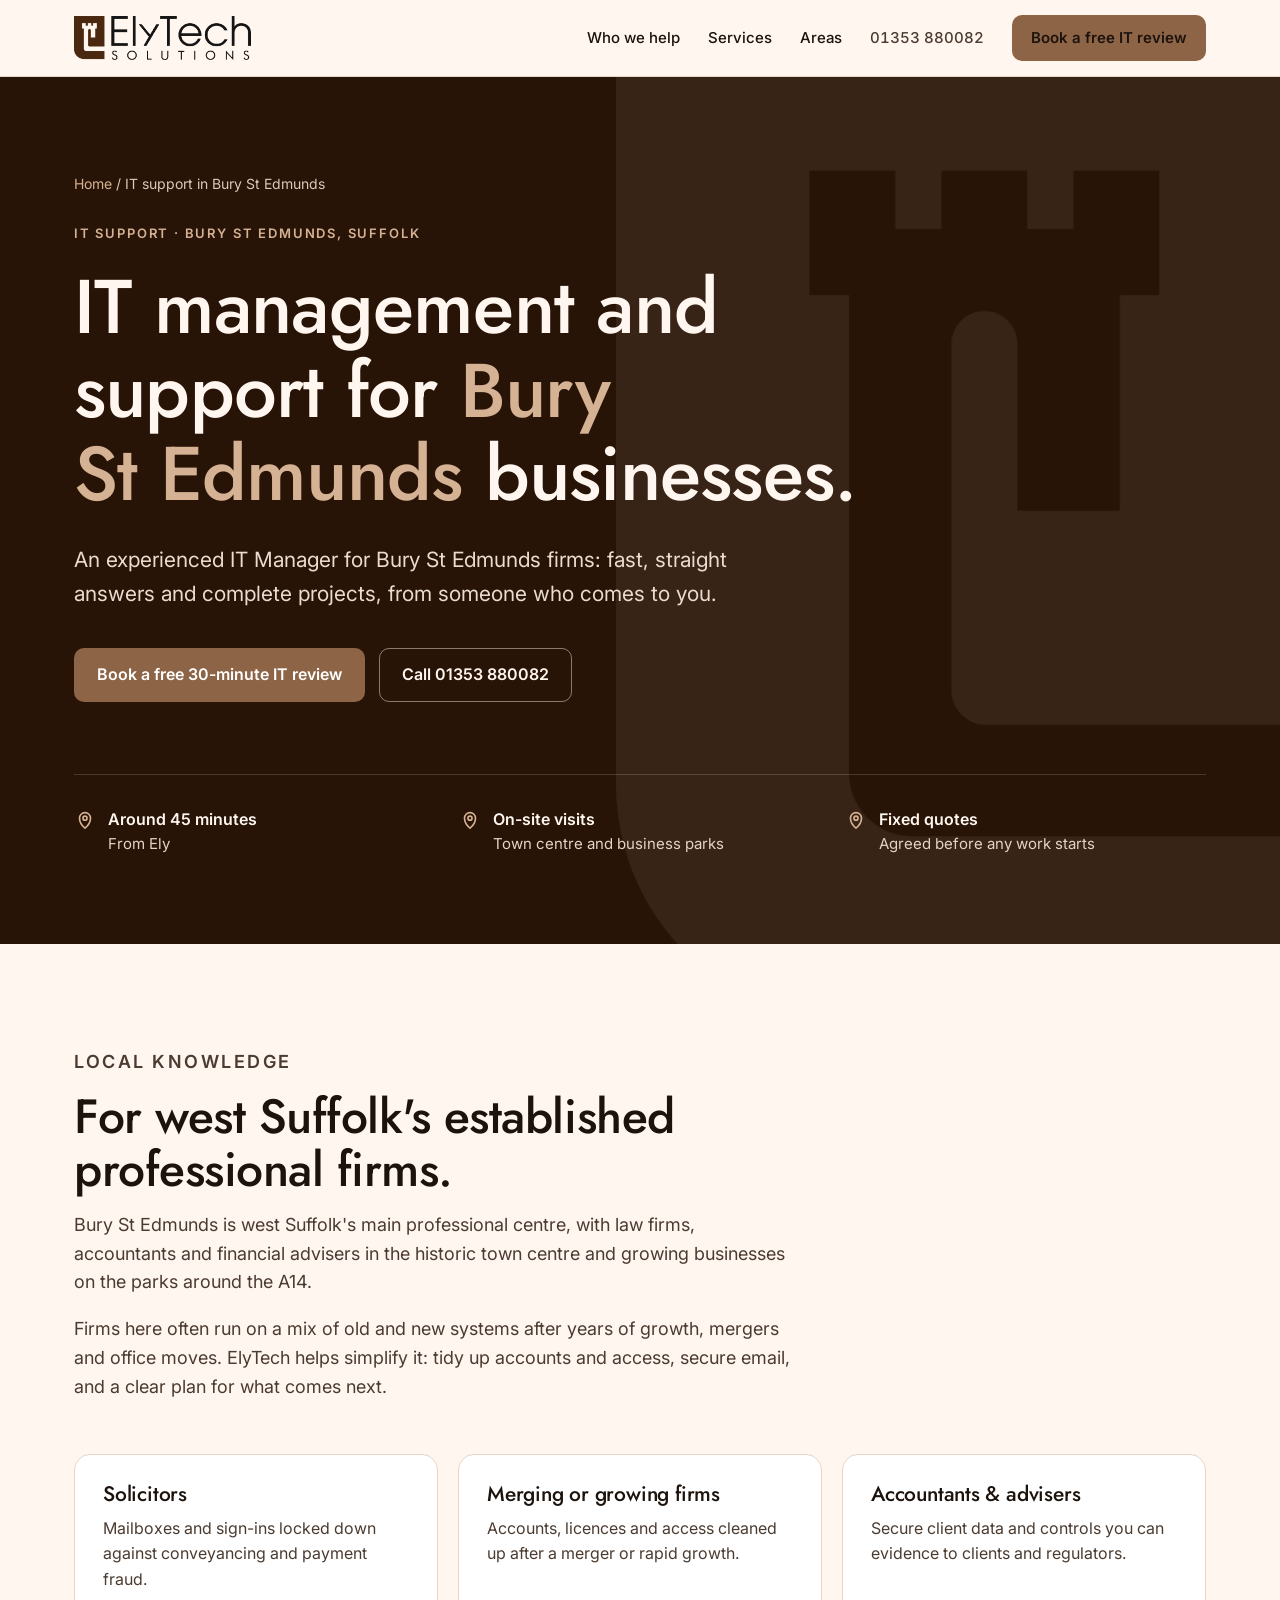
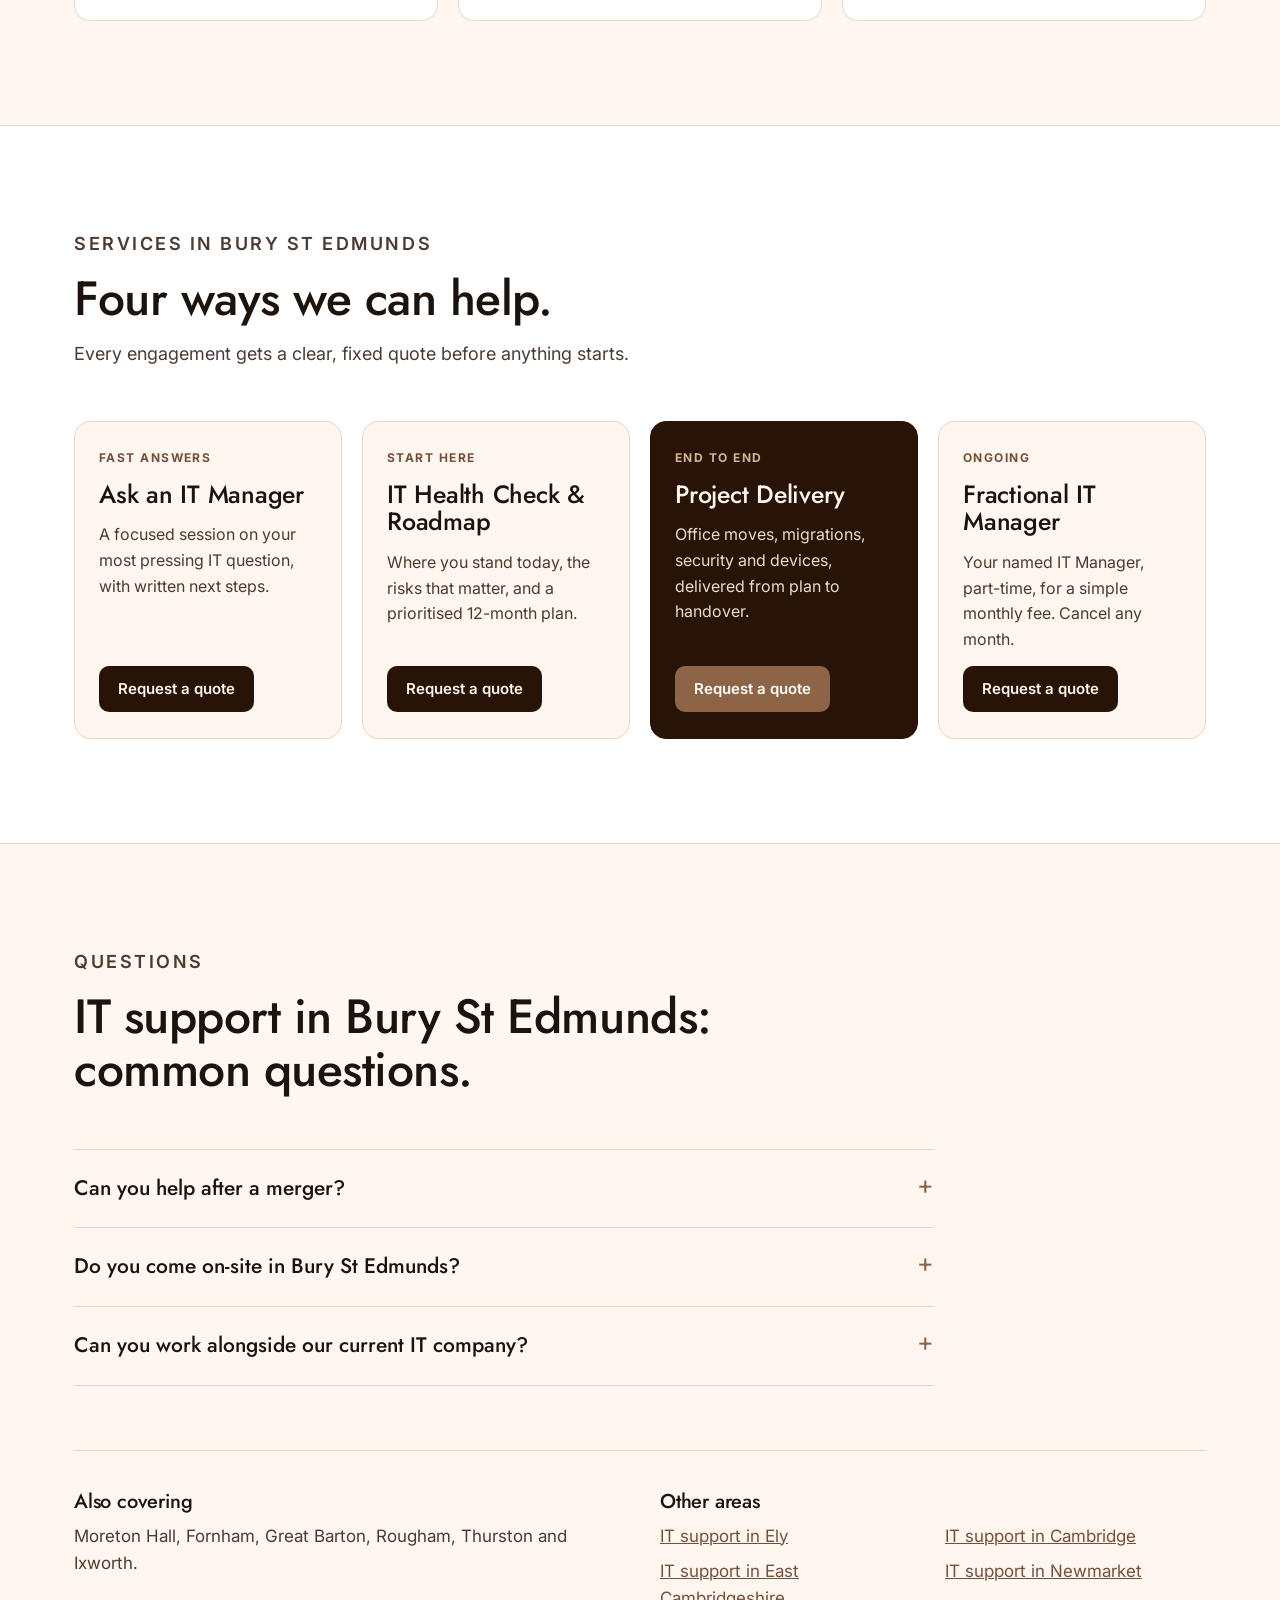
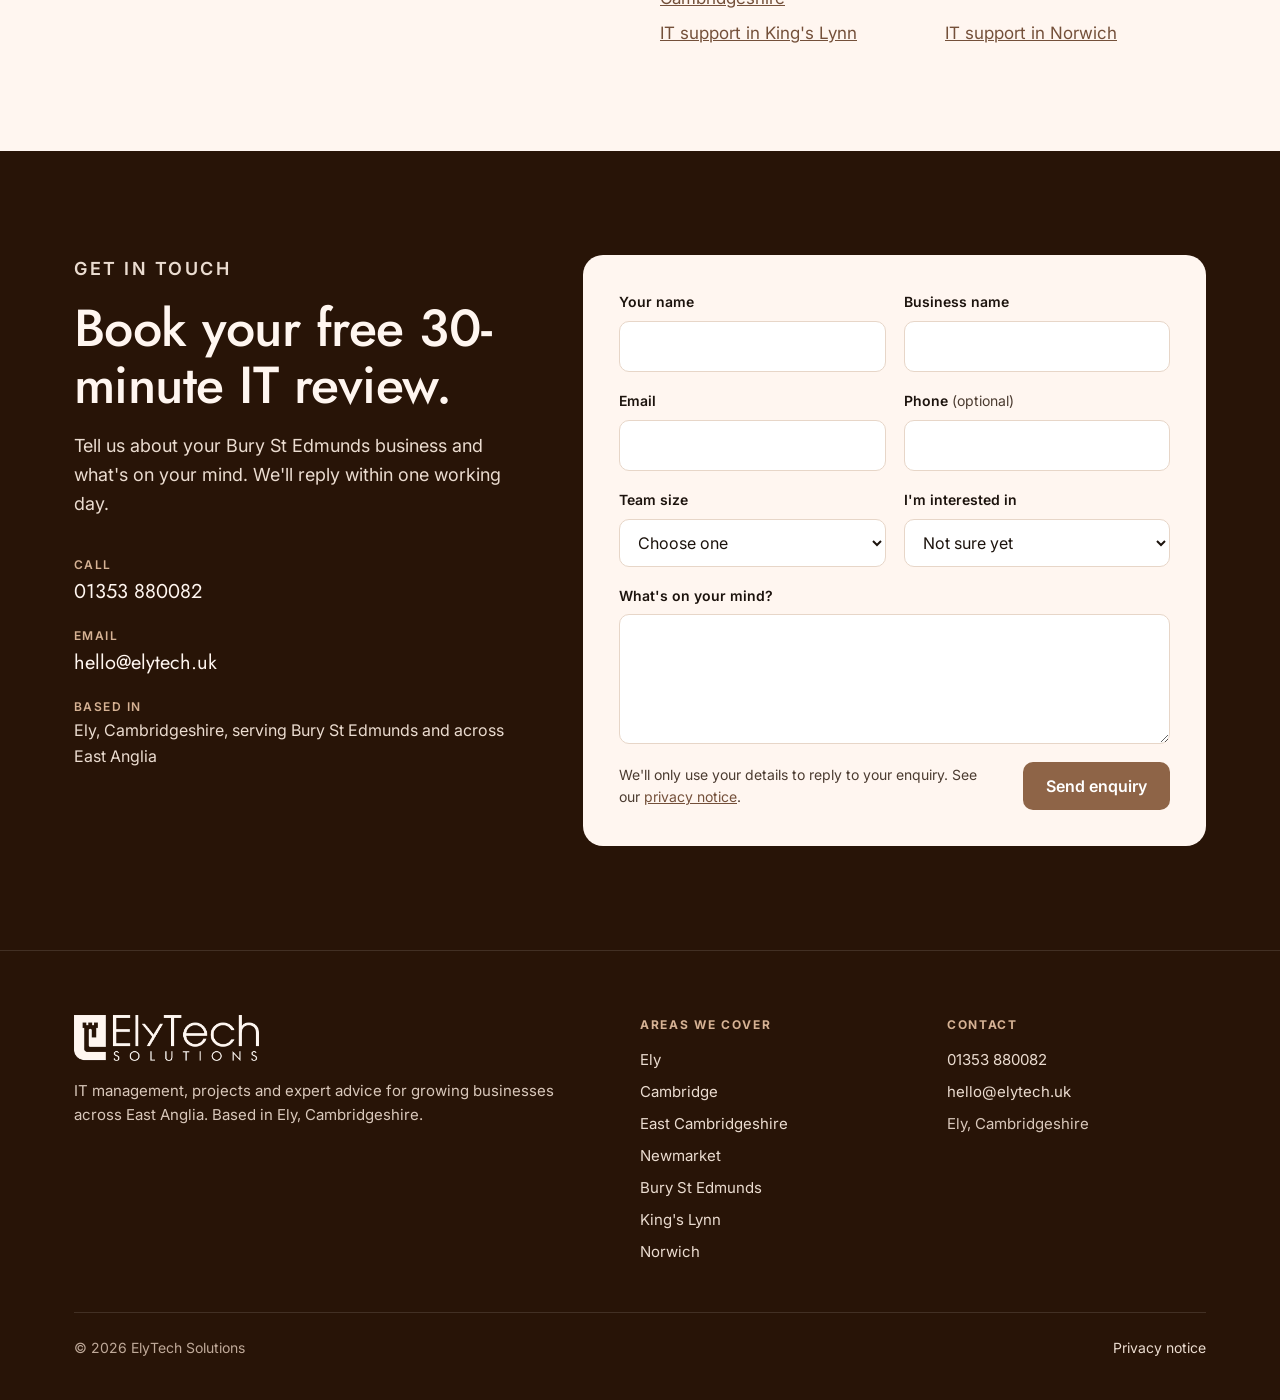
==== it-support-bury-st-edmunds/index.html @ 69f90762 "Use business number 01353 880082 Co-Authored-By: Claude Opus 5.5 <noreply@anthropic.com> Claude-Sess" ====
<!doctype html>
<html lang="en-GB">
<head>
<meta charset="utf-8">
<meta name="viewport" content="width=device-width, initial-scale=1">
<title>IT Support & IT Management in Bury St Edmunds | ElyTech Solutions</title>
<meta name="description" content="IT support, IT management and IT projects for businesses in Bury St Edmunds, Suffolk, from ElyTech Solutions, based in Ely. Fast expert answers, end-to-end projects and fixed quotes.">
<link rel="canonical" href="https://elytech.uk/it-support-bury-st-edmunds/">
<meta name="theme-color" content="#281407">
<meta property="og:type" content="website">
<meta property="og:site_name" content="ElyTech Solutions">
<meta property="og:title" content="IT Support & IT Management in Bury St Edmunds | ElyTech Solutions">
<meta property="og:description" content="IT support, IT management and IT projects for businesses in Bury St Edmunds, Suffolk, from ElyTech Solutions, based in Ely. Fast expert answers, end-to-end projects and fixed quotes.">
<meta property="og:url" content="https://elytech.uk/it-support-bury-st-edmunds/">
<meta property="og:image" content="https://elytech.uk/assets/og-image.png">
<meta name="twitter:card" content="summary_large_image">
<link rel="icon" type="image/png" href="/favicon.png">
<link rel="apple-touch-icon" href="/apple-touch-icon.png">
<link rel="preconnect" href="https://fonts.googleapis.com">
<link rel="preconnect" href="https://fonts.gstatic.com" crossorigin>
<link href="https://fonts.googleapis.com/css2?family=Inter:wght@400;500;600;700&amp;family=Jost:wght@400;500&amp;display=swap" rel="stylesheet">
<link rel="stylesheet" href="/assets/site.css">
<script type="application/ld+json">{"@context": "https://schema.org", "@type": "ProfessionalService", "name": "ElyTech Solutions", "url": "https://elytech.uk/it-support-bury-st-edmunds/", "logo": "https://elytech.uk/assets/elytech-logo.png", "telephone": "+441353880082", "email": "hello@elytech.uk", "address": {"@type": "PostalAddress", "addressLocality": "Ely", "addressRegion": "Cambridgeshire", "addressCountry": "GB"}, "areaServed": {"@type": "Place", "name": "Bury St Edmunds, Suffolk"}, "description": "IT support, IT management and IT projects for businesses in Bury St Edmunds, Suffolk, from ElyTech Solutions, based in Ely. Fast expert answers, end-to-end projects and fixed quotes."}</script>
<script type="application/ld+json">{"@context": "https://schema.org", "@type": "FAQPage", "mainEntity": [{"@type": "Question", "name": "Can you help after a merger?", "acceptedAnswer": {"@type": "Answer", "text": "Yes. Mergers usually leave duplicate accounts, unused licences and staff with access they no longer need. We clean it up and document it."}}, {"@type": "Question", "name": "Do you come on-site in Bury St Edmunds?", "acceptedAnswer": {"@type": "Answer", "text": "Yes. It's around 45 minutes from our Ely base, and on-site visits are planned around your diary."}}, {"@type": "Question", "name": "Can you work alongside our current IT company?", "acceptedAnswer": {"@type": "Answer", "text": "Yes. We can provide an independent review, manage a project, or act as your IT Manager alongside them."}}]}</script>
<script type="application/ld+json">{"@context": "https://schema.org", "@type": "BreadcrumbList", "itemListElement": [{"@type": "ListItem", "position": 1, "name": "Home", "item": "https://elytech.uk/"}, {"@type": "ListItem", "position": 2, "name": "IT support in Bury St Edmunds", "item": "https://elytech.uk/it-support-bury-st-edmunds/"}]}</script>
</head>
<body>
<a class="skip" href="#main">Skip to content</a>
<header class="site-header">
  <div class="wrap">
    <a class="brand" href="/" aria-label="ElyTech Solutions home"><img src="/assets/elytech-logo.png" alt="ElyTech Solutions" width="600" height="160"></a>
    <nav class="nav" aria-label="Main">
      <a class="link" href="/#who">Who we help</a>
      <a class="link" href="/#services">Services</a>
      <a class="link" href="/#areas">Areas</a>
      <a class="phone" href="tel:+441353880082">01353 880082</a>
      <a class="btn btn-primary btn-small" href="#contact">Book a free IT review</a>
    </nav>
  </div>
</header>

<main id="main">

<section class="hero">
  <img class="mark" src="/assets/elytech-mark-cream.png" alt="" aria-hidden="true">
  <div class="wrap">
    <nav class="crumbs" aria-label="Breadcrumb"><a href="/">Home</a> <span aria-hidden="true">/</span> IT support in Bury St Edmunds</nav>
    <p class="eyebrow">IT support · Bury St Edmunds, Suffolk</p>
    <h1>IT management and support for <em>Bury St&nbsp;Edmunds</em> businesses.</h1>
    <p class="lede">An experienced IT Manager for Bury St Edmunds firms: fast, straight answers and complete projects, from someone who comes to you.</p>
    <div class="actions">
      <a class="btn btn-primary" href="#contact">Book a free 30-minute IT review</a>
      <a class="btn btn-ghost-light" href="tel:+441353880082">Call 01353 880082</a>
    </div>
    <div class="trust trust-3"><div><svg viewBox="0 0 24 24" fill="none" stroke-width="1.8" stroke-linecap="round" stroke-linejoin="round" aria-hidden="true"><path d="M12 21s-6-5.3-6-11a6 6 0 0112 0c0 5.7-6 11-6 11z"/><circle cx="12" cy="10" r="2.2"/></svg><p><strong>Around 45 minutes</strong>From Ely</p></div><div><svg viewBox="0 0 24 24" fill="none" stroke-width="1.8" stroke-linecap="round" stroke-linejoin="round" aria-hidden="true"><path d="M12 21s-6-5.3-6-11a6 6 0 0112 0c0 5.7-6 11-6 11z"/><circle cx="12" cy="10" r="2.2"/></svg><p><strong>On-site visits</strong>Town centre and business parks</p></div><div><svg viewBox="0 0 24 24" fill="none" stroke-width="1.8" stroke-linecap="round" stroke-linejoin="round" aria-hidden="true"><path d="M12 21s-6-5.3-6-11a6 6 0 0112 0c0 5.7-6 11-6 11z"/><circle cx="12" cy="10" r="2.2"/></svg><p><strong>Fixed quotes</strong>Agreed before any work starts</p></div></div>
  </div>
</section>

<section class="section">
  <div class="wrap local">
    <div class="section-head">
      <p class="eyebrow">Local knowledge</p>
      <h2>For west Suffolk's established professional firms.</h2>
      <p>Bury St Edmunds is west Suffolk's main professional centre, with law firms, accountants and financial advisers in the historic town centre and growing businesses on the parks around the A14.</p><p>Firms here often run on a mix of old and new systems after years of growth, mergers and office moves. ElyTech helps simplify it: tidy up accounts and access, secure email, and a clear plan for what comes next.</p>
    </div>
    <div class="sectors sectors-3"><article class="sector"><h3>Solicitors</h3><p>Mailboxes and sign-ins locked down against conveyancing and payment fraud.</p></article><article class="sector"><h3>Merging or growing firms</h3><p>Accounts, licences and access cleaned up after a merger or rapid growth.</p></article><article class="sector"><h3>Accountants & advisers</h3><p>Secure client data and controls you can evidence to clients and regulators.</p></article></div>
  </div>
</section>

<section class="section alt">
  <div class="wrap">
    <div class="section-head">
      <p class="eyebrow">Services in Bury St Edmunds</p>
      <h2>Four ways we can help.</h2>
      <p>Every engagement gets a clear, fixed quote before anything starts.</p>
    </div>
    <div class="services services-compact">
      <article class="service"><span class="kicker">Fast answers</span><h3>Ask an IT Manager</h3><p>A focused session on your most pressing IT question, with written next steps.</p><a class="btn btn-dark btn-small" href="#contact" data-service="Ask an IT Manager">Request a quote</a></article>
      <article class="service"><span class="kicker">Start here</span><h3>IT Health Check &amp; Roadmap</h3><p>Where you stand today, the risks that matter, and a prioritised 12-month plan.</p><a class="btn btn-dark btn-small" href="#contact" data-service="IT Health Check &amp; Roadmap">Request a quote</a></article>
      <article class="service featured"><span class="kicker">End to end</span><h3>Project Delivery</h3><p>Office moves, migrations, security and devices, delivered from plan to handover.</p><a class="btn btn-primary btn-small" href="#contact" data-service="Project Delivery">Request a quote</a></article>
      <article class="service"><span class="kicker">Ongoing</span><h3>Fractional IT Manager</h3><p>Your named IT Manager, part-time, for a simple monthly fee. Cancel any month.</p><a class="btn btn-dark btn-small" href="#contact" data-service="Fractional IT Manager">Request a quote</a></article>
    </div>
  </div>
</section>

<section class="section">
  <div class="wrap">
    <div class="section-head">
      <p class="eyebrow">Questions</p>
      <h2>IT support in Bury St Edmunds: common questions.</h2>
    </div>
    <div class="faq"><details><summary>Can you help after a merger?</summary><p>Yes. Mergers usually leave duplicate accounts, unused licences and staff with access they no longer need. We clean it up and document it.</p></details><details><summary>Do you come on-site in Bury St Edmunds?</summary><p>Yes. It's around 45 minutes from our Ely base, and on-site visits are planned around your diary.</p></details><details><summary>Can you work alongside our current IT company?</summary><p>Yes. We can provide an independent review, manage a project, or act as your IT Manager alongside them.</p></details></div>
    <div class="coverage">
      <div><h3>Also covering</h3><p>Moreton Hall, Fornham, Great Barton, Rougham, Thurston and Ixworth.</p></div>
      <div><h3>Other areas</h3><ul><li><a href="/it-support-ely/">IT support in Ely</a></li><li><a href="/it-support-cambridge/">IT support in Cambridge</a></li><li><a href="/it-support-east-cambridgeshire/">IT support in East Cambridgeshire</a></li><li><a href="/it-support-newmarket/">IT support in Newmarket</a></li><li><a href="/it-support-kings-lynn/">IT support in King's Lynn</a></li><li><a href="/it-support-norwich/">IT support in Norwich</a></li></ul></div>
    </div>
  </div>
</section>

<section class="section contact" id="contact">
  <div class="wrap contact-grid">
    <div class="intro">
      <p class="eyebrow">Get in touch</p>
      <h2>Book your free 30-minute IT review.</h2>
      <p>Tell us about your Bury St Edmunds business and what's on your mind. We'll reply within one working day.</p>
      <ul class="contact-list">
        <li><small>Call</small><a href="tel:+441353880082">01353 880082</a></li>
        <li><small>Email</small><a href="mailto:hello@elytech.uk">hello@elytech.uk</a></li>
        <li><small>Based in</small><span>Ely, Cambridgeshire, serving Bury St Edmunds and across East Anglia</span></li>
      </ul>
    </div>
    <form class="enquiry" name="enquiry" method="POST" action="/thanks.html" data-netlify="true" netlify-honeypot="company-website">
      <input type="hidden" name="form-name" value="enquiry">
      <p class="hidden"><label>Leave this empty <input name="company-website" tabindex="-1" autocomplete="off"></label></p>
      <div class="field"><label for="f-name">Your name</label><input id="f-name" name="name" autocomplete="name" required></div>
      <div class="field"><label for="f-business">Business name</label><input id="f-business" name="business" autocomplete="organization" required></div>
      <div class="field"><label for="f-email">Email</label><input id="f-email" name="email" type="email" autocomplete="email" required></div>
      <div class="field"><label for="f-phone">Phone <span>(optional)</span></label><input id="f-phone" name="phone" type="tel" autocomplete="tel"></div>
      <div class="field"><label for="f-size">Team size</label>
        <select id="f-size" name="team-size"><option value="">Choose one</option><option>1 to 5</option><option>6 to 20</option><option>21 to 50</option><option>51 to 100</option><option>More than 100</option></select></div>
      <div class="field"><label for="f-service">I'm interested in</label>
        <select id="f-service" name="service"><option value="">Not sure yet</option><option>Ask an IT Manager</option><option>IT Health Check &amp; Roadmap</option><option>Project Delivery</option><option>Fractional IT Manager</option><option>Something urgent</option></select></div>
      <div class="field full"><label for="f-message">What's on your mind?</label><textarea id="f-message" name="message" required></textarea></div>
      <div class="form-foot">
        <p>We'll only use your details to reply to your enquiry. See our <a href="/privacy.html">privacy notice</a>.</p>
        <button class="btn btn-primary" type="submit">Send enquiry</button>
      </div>
    </form>
  </div>
</section>

</main>
<footer class="site-footer">
  <div class="wrap">
    <div>
      <img src="/assets/elytech-logo-cream.png" alt="ElyTech Solutions" width="600" height="160">
      <p>IT management, projects and expert advice for growing businesses across East Anglia. Based in Ely, Cambridgeshire.</p>
    </div>
    <div>
      <h4>Areas we cover</h4>
      <ul><li><a href="/it-support-ely/">Ely</a></li><li><a href="/it-support-cambridge/">Cambridge</a></li><li><a href="/it-support-east-cambridgeshire/">East Cambridgeshire</a></li><li><a href="/it-support-newmarket/">Newmarket</a></li><li><a href="/it-support-bury-st-edmunds/">Bury St Edmunds</a></li><li><a href="/it-support-kings-lynn/">King's Lynn</a></li><li><a href="/it-support-norwich/">Norwich</a></li></ul>
    </div>
    <div>
      <h4>Contact</h4>
      <ul><li><a href="tel:+441353880082">01353 880082</a></li><li><a href="mailto:hello@elytech.uk">hello@elytech.uk</a></li><li>Ely, Cambridgeshire</li></ul>
    </div>
    <div class="legal"><span>© 2026 ElyTech Solutions</span><a href="/privacy.html">Privacy notice</a></div>
  </div>
</footer>

<script>
  document.querySelectorAll('[data-service]').forEach(function (a) {
    a.addEventListener('click', function () {
      var s = document.getElementById('f-service');
      if (s) s.value = a.getAttribute('data-service');
    });
  });
</script>
<!-- Cloudflare Web Analytics --><script defer src="https://static.cloudflareinsights.com/beacon.min.js" data-cf-beacon='{"token": "6d2a5d211ded48889d83593cf632d396"}'></script><!-- End Cloudflare Web Analytics -->
</body>
</html>
---- assets/site.css ----
:root{
  --cream:#FFF6F0;
  --sand:#F6E9DE;
  --line:#E7D6C8;
  --copper:#8E6447;
  --copper-dark:#74503A;
  --copper-light:#D6B294;
  --brown:#49280F;
  --espresso:#281407;
  --ink:#1C130D;
  --body:#4B3B30;
  --white:#FFFFFF;
  --radius:16px;
  --max:1180px;
  --display:'Jost','Century Gothic','Futura',system-ui,sans-serif;
  --text:'Inter',system-ui,-apple-system,'Segoe UI',sans-serif;
}
*{box-sizing:border-box}
html{scroll-behavior:smooth;-webkit-text-size-adjust:100%}
body{margin:0;background:var(--cream);color:var(--ink);font-family:var(--text);font-size:17px;line-height:1.6;-webkit-font-smoothing:antialiased}
img{max-width:100%;display:block}
a{color:var(--copper-dark)}
a:hover{color:var(--brown)}
:focus-visible{outline:3px solid var(--copper-light);outline-offset:3px;border-radius:4px}
h1,h2,h3{font-family:var(--display);font-weight:500;letter-spacing:-0.01em;line-height:1.1;margin:0;color:inherit}
p{margin:0}
.wrap{max-width:var(--max);margin:0 auto;padding:0 24px}
.skip{position:absolute;left:-999px;top:8px;background:var(--white);padding:10px 14px;z-index:20}
.skip:focus{left:8px}

/* Header */
.site-header{position:sticky;top:0;z-index:10;background:rgba(255,246,240,.94);backdrop-filter:saturate(1.4) blur(8px);border-bottom:1px solid var(--line)}
.site-header .wrap{display:flex;align-items:center;justify-content:space-between;gap:20px;min-height:76px}
.brand img{height:44px;width:auto}
.nav{display:flex;align-items:center;gap:28px;font-size:15px;font-weight:500}
.nav a{color:var(--ink);text-decoration:none}
.nav a:hover{color:var(--copper-dark)}
.nav .phone{font-variant-numeric:tabular-nums;color:var(--body)}

/* Buttons */
.btn{display:inline-flex;align-items:center;justify-content:center;gap:10px;min-height:48px;padding:13px 22px;border-radius:10px;font-weight:600;font-size:16px;text-decoration:none;border:1.5px solid transparent;cursor:pointer;font-family:var(--text);transition:background .15s,color .15s,border-color .15s}
.btn-primary{background:var(--copper);color:var(--white)}
.btn-primary:hover{background:var(--copper-dark);color:var(--white)}
.btn-dark{background:var(--espresso);color:var(--cream)}
.btn-dark:hover{background:var(--brown);color:var(--cream)}
.btn-ghost-light{border-color:rgba(255,246,240,.45);color:var(--cream)}
.btn-ghost-light:hover{border-color:var(--cream);color:var(--white)}
.btn-small{min-height:44px;padding:10px 18px;font-size:15px}

/* Hero */
.hero{position:relative;overflow:hidden;background:var(--espresso);color:var(--cream)}
.hero .mark{position:absolute;right:-60px;top:50%;transform:translateY(-50%);height:118%;width:auto;opacity:.07;pointer-events:none}
.hero .wrap{position:relative;padding-top:96px;padding-bottom:88px}
.eyebrow{font-size:13px;font-weight:600;letter-spacing:.14em;text-transform:uppercase;color:var(--copper)}
.hero .eyebrow{color:var(--copper-light)}
.hero h1{font-size:clamp(40px,6.2vw,76px);max-width:900px;margin:22px 0 26px}
.hero h1 em{font-style:normal;color:var(--copper-light)}
.hero .lede{font-size:clamp(18px,2vw,21px);max-width:680px;color:#EBDCD0}
.hero .actions{display:flex;flex-wrap:wrap;gap:14px;margin-top:38px}
.trust{display:grid;grid-template-columns:repeat(4,minmax(0,1fr));gap:24px;margin-top:72px;padding-top:32px;border-top:1px solid rgba(255,246,240,.16)}
.trust div{display:flex;gap:12px;align-items:flex-start;font-size:15px;color:#E4D3C6}
.trust strong{display:block;color:var(--cream);font-weight:600;font-size:16px}
.trust svg{flex:none;width:22px;height:22px;stroke:var(--copper-light);margin-top:2px}

/* Sections */
section{scroll-margin-top:84px}
.section{padding:104px 0}
.section-head{display:flex;flex-direction:column;gap:14px;max-width:720px;margin-bottom:52px}
.section-head h2{font-size:clamp(32px,4vw,48px)}
.section-head p{font-size:18px;color:var(--body)}
.alt{background:var(--white);border-top:1px solid var(--line);border-bottom:1px solid var(--line)}
.dark{background:var(--brown);color:var(--cream)}
.dark .section-head p{color:#EBDCD0}
.dark .eyebrow{color:var(--copper-light)}

/* Sectors */
.sectors{display:grid;grid-template-columns:repeat(3,minmax(0,1fr));gap:20px}
.sector{background:var(--white);border:1px solid var(--line);border-radius:var(--radius);padding:28px;display:flex;flex-direction:column;gap:10px}
.sector h3{font-size:22px}
.sector p{color:var(--body);font-size:16px}
.sector .tag{font-size:13px;font-weight:600;color:var(--copper-dark);letter-spacing:.04em}

/* Services */
.services{display:grid;grid-template-columns:repeat(4,minmax(0,1fr));gap:20px}
.service{background:var(--cream);border:1px solid var(--line);border-radius:var(--radius);padding:30px 26px;display:flex;flex-direction:column;gap:14px}
.service.featured{background:var(--espresso);color:var(--cream);border-color:var(--espresso)}
.service .kicker{font-size:12px;font-weight:700;letter-spacing:.12em;text-transform:uppercase;color:var(--copper-dark)}
.service.featured .kicker{color:var(--copper-light)}
.service h3{font-size:25px}
.service p{font-size:16px;color:var(--body)}
.service.featured p,.service.featured li{color:#EBDCD0}
.service ul{margin:4px 0 8px;padding:0;list-style:none;display:flex;flex-direction:column;gap:9px;font-size:15px}
.service li{display:flex;gap:10px;align-items:flex-start}
.service li::before{content:"";flex:none;width:7px;height:7px;margin-top:9px;border-radius:2px;background:var(--copper)}
.service.featured li::before{background:var(--copper-light)}
.service .btn{margin-top:auto;align-self:flex-start}

/* Projects */
.projects{display:grid;grid-template-columns:repeat(3,minmax(0,1fr));gap:1px;background:rgba(255,246,240,.14);border:1px solid rgba(255,246,240,.14);border-radius:var(--radius);overflow:hidden}
.project{background:var(--brown);padding:32px 30px;display:flex;flex-direction:column;gap:10px}
.project .num{font-family:var(--display);font-size:15px;color:var(--copper-light);letter-spacing:.08em}
.project h3{font-size:23px;color:var(--cream)}
.project p{color:#E4D3C6;font-size:16px}

/* Standard */
.standard{display:grid;grid-template-columns:repeat(4,minmax(0,1fr));gap:36px}
.standard div{display:flex;flex-direction:column;gap:10px;border-top:2px solid var(--copper);padding-top:20px}
.standard h3{font-size:21px}
.standard p{color:var(--body);font-size:16px}

/* Steps */
.steps{display:grid;grid-template-columns:repeat(3,minmax(0,1fr));gap:20px;counter-reset:step}
.step{background:var(--white);border:1px solid var(--line);border-radius:var(--radius);padding:30px;display:flex;flex-direction:column;gap:10px}
.step::before{counter-increment:step;content:"0" counter(step);font-family:var(--display);font-size:40px;color:var(--copper);line-height:1}
.step h3{font-size:22px}
.step p{color:var(--body);font-size:16px}

/* About */
.about{display:grid;grid-template-columns:minmax(0,5fr) minmax(0,7fr);gap:64px;align-items:center}
.about-card{background:var(--espresso);border-radius:24px;aspect-ratio:4/5;display:flex;align-items:center;justify-content:center;position:relative;overflow:hidden}
.about-card img{width:46%;height:auto}
.about-card span{position:absolute;left:28px;bottom:24px;color:var(--copper-light);font-size:13px;letter-spacing:.14em;text-transform:uppercase;font-weight:600}
.about-copy{display:flex;flex-direction:column;gap:18px}
.about-copy h2{font-size:clamp(32px,4vw,46px)}
.about-copy p{font-size:18px;color:var(--body)}
.chips{display:flex;flex-wrap:wrap;gap:10px;margin-top:8px}
.chips span{background:var(--white);border:1px solid var(--line);padding:8px 14px;border-radius:999px;font-size:14px;font-weight:500}

/* FAQ */
.faq{max-width:860px;display:flex;flex-direction:column}
.faq details{border-bottom:1px solid var(--line);padding:22px 0}
.faq details:first-child{border-top:1px solid var(--line)}
.faq summary{cursor:pointer;list-style:none;display:flex;justify-content:space-between;gap:24px;font-family:var(--display);font-size:21px;font-weight:500}
.faq summary::-webkit-details-marker{display:none}
.faq summary::after{content:"+";font-family:var(--text);font-weight:400;font-size:26px;line-height:1;color:var(--copper)}
.faq details[open] summary::after{content:"\2212"}
.faq details p{margin-top:12px;color:var(--body);max-width:760px}

/* Contact */
.contact{background:var(--espresso);color:var(--cream)}
.contact-grid{display:grid;grid-template-columns:minmax(0,5fr) minmax(0,7fr);gap:64px}
.contact h2{font-size:clamp(34px,4.4vw,52px);margin:16px 0 18px}
.contact .intro p{color:#EBDCD0;font-size:18px}
.contact-list{list-style:none;padding:0;margin:36px 0 0;display:flex;flex-direction:column;gap:18px}
.contact-list li{display:flex;flex-direction:column;gap:2px}
.contact-list small{font-size:12px;letter-spacing:.12em;text-transform:uppercase;color:var(--copper-light);font-weight:600}
.contact-list a{color:var(--cream);font-size:20px;text-decoration:none;font-family:var(--display)}
.contact-list a:hover{color:var(--copper-light)}
.contact-list span{font-size:16px;color:#EBDCD0}
form.enquiry{background:var(--cream);color:var(--ink);border-radius:20px;padding:36px;display:grid;grid-template-columns:1fr 1fr;gap:18px}
.field{display:flex;flex-direction:column;gap:7px}
.field.full{grid-column:1/-1}
.field label{font-size:14px;font-weight:600}
.field label span{font-weight:400;color:var(--body)}
.field input,.field select,.field textarea{font:inherit;font-size:16px;color:var(--ink);background:var(--white);border:1.5px solid var(--line);border-radius:10px;padding:12px 14px;min-height:48px;width:100%}
.field textarea{min-height:130px;resize:vertical}
.field input:focus,.field select:focus,.field textarea:focus{outline:none;border-color:var(--copper);box-shadow:0 0 0 3px rgba(142,100,71,.18)}
.form-foot{grid-column:1/-1;display:flex;flex-wrap:wrap;align-items:center;justify-content:space-between;gap:16px}
.form-foot p{font-size:14px;color:var(--body);max-width:380px}
.hidden{position:absolute;left:-9999px}

/* Footer */
.site-footer{background:var(--espresso);color:#D9C8BB;border-top:1px solid rgba(255,246,240,.12);font-size:15px}
.site-footer .wrap{display:grid;grid-template-columns:minmax(0,2fr) repeat(2,minmax(0,1fr));gap:48px;padding-top:64px;padding-bottom:40px}
.site-footer img{height:46px;width:auto;margin-bottom:18px}
.site-footer h4{margin:0 0 14px;font-size:12px;letter-spacing:.14em;text-transform:uppercase;color:var(--copper-light)}
.site-footer ul{list-style:none;margin:0;padding:0;display:flex;flex-direction:column;gap:8px}
.site-footer a{color:#EBDCD0;text-decoration:none}
.site-footer a:hover{color:var(--white)}
.legal{grid-column:1/-1;border-top:1px solid rgba(255,246,240,.12);padding-top:24px;display:flex;flex-wrap:wrap;justify-content:space-between;gap:12px;font-size:14px;color:#BFA999}

/* Simple pages */
.page{padding:96px 0 120px}
.page .wrap{max-width:780px}
.page h1{font-size:clamp(36px,5vw,54px);margin:16px 0 24px}
.page h2{font-size:26px;margin:40px 0 12px}
.page p,.page li{color:var(--body);font-size:17px}
.page p+p{margin-top:14px}

/* Responsive */
@media (max-width:1060px){
  .services{grid-template-columns:repeat(2,minmax(0,1fr))}
  .standard{grid-template-columns:repeat(2,minmax(0,1fr))}
  .trust{grid-template-columns:repeat(2,minmax(0,1fr))}
}
@media (max-width:860px){
  .nav .link{display:none}
  .sectors,.projects,.steps{grid-template-columns:minmax(0,1fr)}
  .about,.contact-grid{grid-template-columns:minmax(0,1fr);gap:40px}
  .about-card{aspect-ratio:16/10}
  .about-card img{width:22%}
  .site-footer .wrap{grid-template-columns:minmax(0,1fr)}
  .section{padding:80px 0}
}
@media (max-width:600px){
  body{font-size:16px}
  .brand img{height:36px}
  .nav .phone{display:none}
  .services,.standard,.trust{grid-template-columns:minmax(0,1fr)}
  .hero .wrap{padding-top:64px;padding-bottom:64px}
  .trust{margin-top:48px}
  form.enquiry{grid-template-columns:minmax(0,1fr);padding:24px}
  .wrap{padding:0 16px}
}
@media (prefers-reduced-motion:reduce){html{scroll-behavior:auto}}

/* Location pages and areas */
.crumbs{font-size:14px;color:#D9C8BB;margin-bottom:28px}
.crumbs a{color:var(--copper-light);text-decoration:none}
.crumbs a:hover{color:var(--cream)}
.trust-3{grid-template-columns:repeat(3,minmax(0,1fr))}
.local .section-head p+p{margin-top:4px}
.sectors-3 .sector h3{font-size:21px}
.services-compact .service{padding:26px 24px}
.coverage{display:grid;grid-template-columns:minmax(0,1fr) minmax(0,1fr);gap:40px;margin-top:64px;padding-top:40px;border-top:1px solid var(--line)}
.coverage h3{font-size:20px;margin-bottom:10px}
.coverage p{color:var(--body)}
.coverage ul{list-style:none;margin:0;padding:0;display:grid;grid-template-columns:repeat(2,minmax(0,1fr));gap:8px 24px}
.areas{display:grid;grid-template-columns:repeat(4,minmax(0,1fr));gap:16px}
.area{display:flex;flex-direction:column;gap:4px;background:var(--cream);border:1px solid var(--line);border-radius:14px;padding:22px 22px 20px;text-decoration:none;color:var(--ink);transition:border-color .15s,transform .15s}
.area:hover{border-color:var(--copper);color:var(--ink);transform:translateY(-2px)}
.area span{font-size:12px;letter-spacing:.12em;text-transform:uppercase;color:var(--copper-dark);font-weight:600}
.area strong{font-family:var(--display);font-weight:500;font-size:22px}
.area strong::after{content:"\00a0\2192";color:var(--copper)}
@media (max-width:1060px){.areas{grid-template-columns:repeat(2,minmax(0,1fr))}}
@media (max-width:860px){.trust-3,.coverage{grid-template-columns:minmax(0,1fr)}}
@media (max-width:600px){.areas,.coverage ul{grid-template-columns:minmax(0,1fr)}}
@media (prefers-reduced-motion:reduce){.area{transition:none}.area:hover{transform:none}}
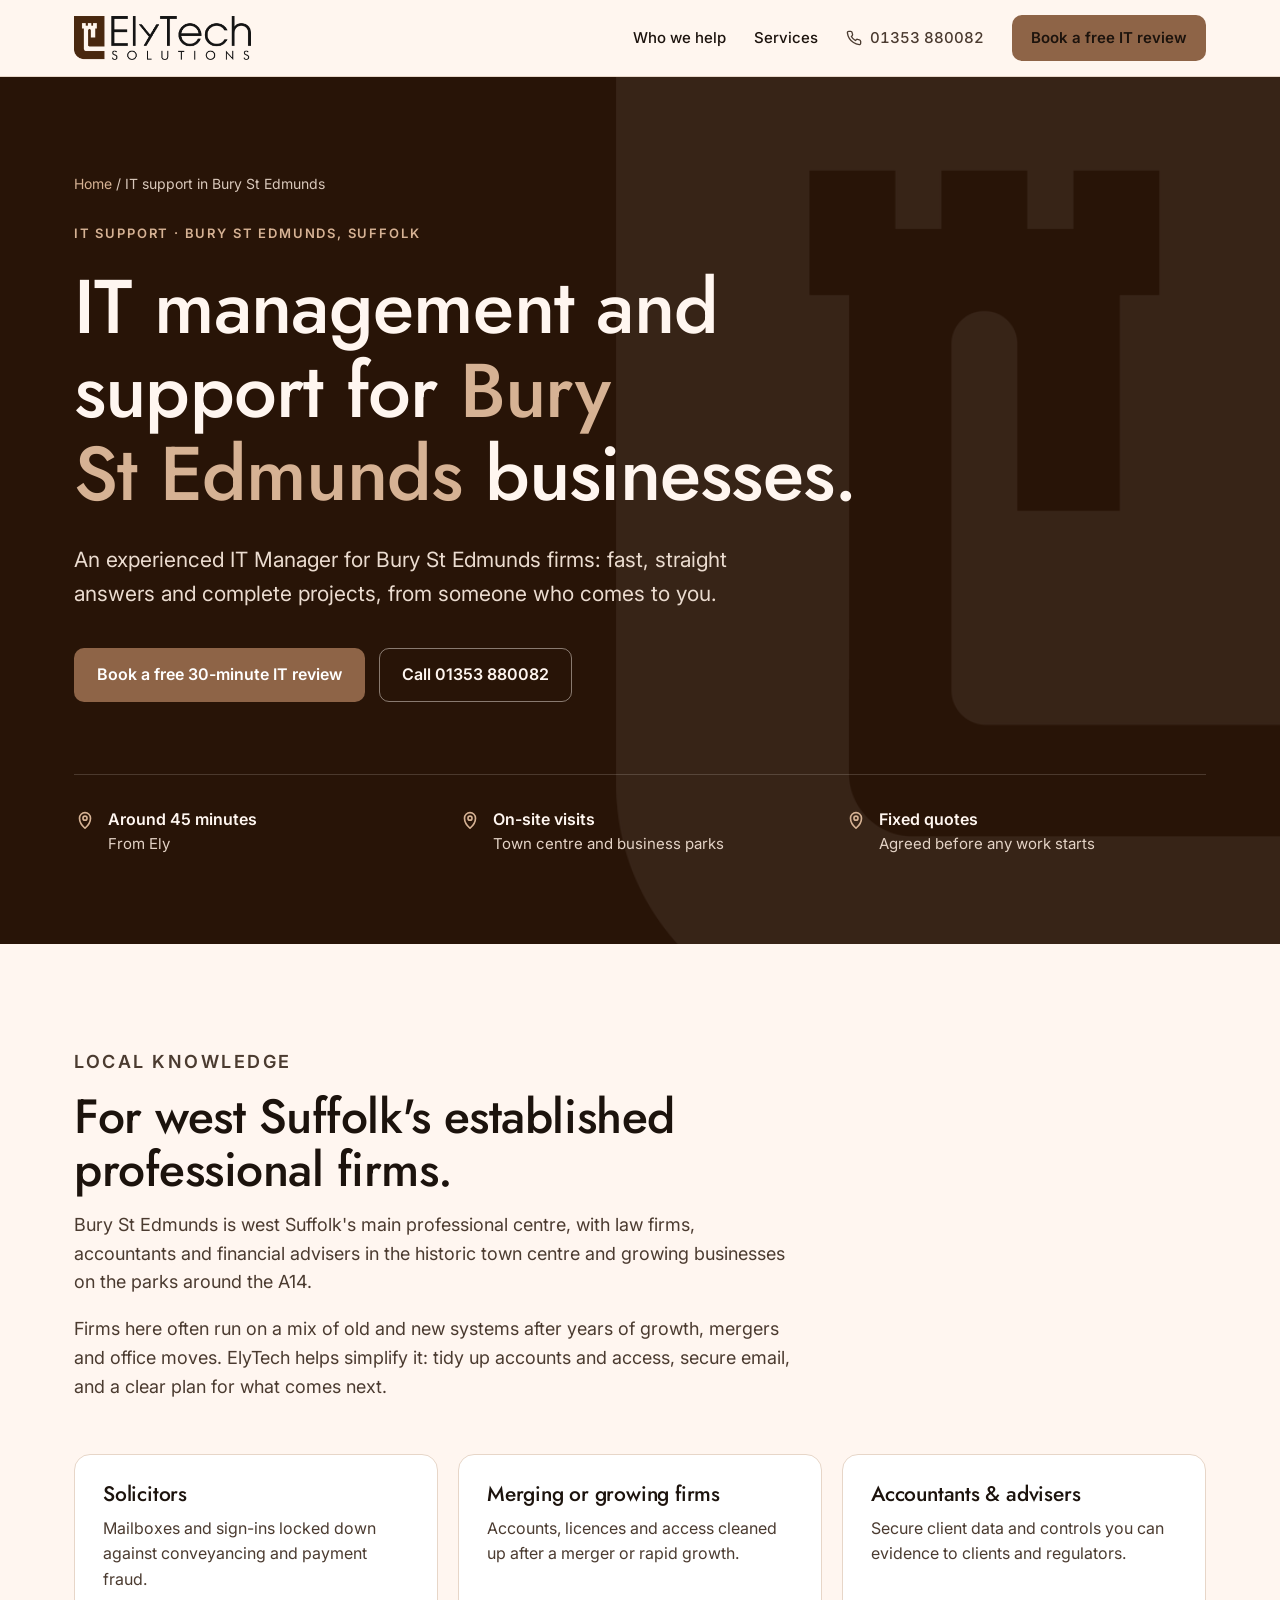
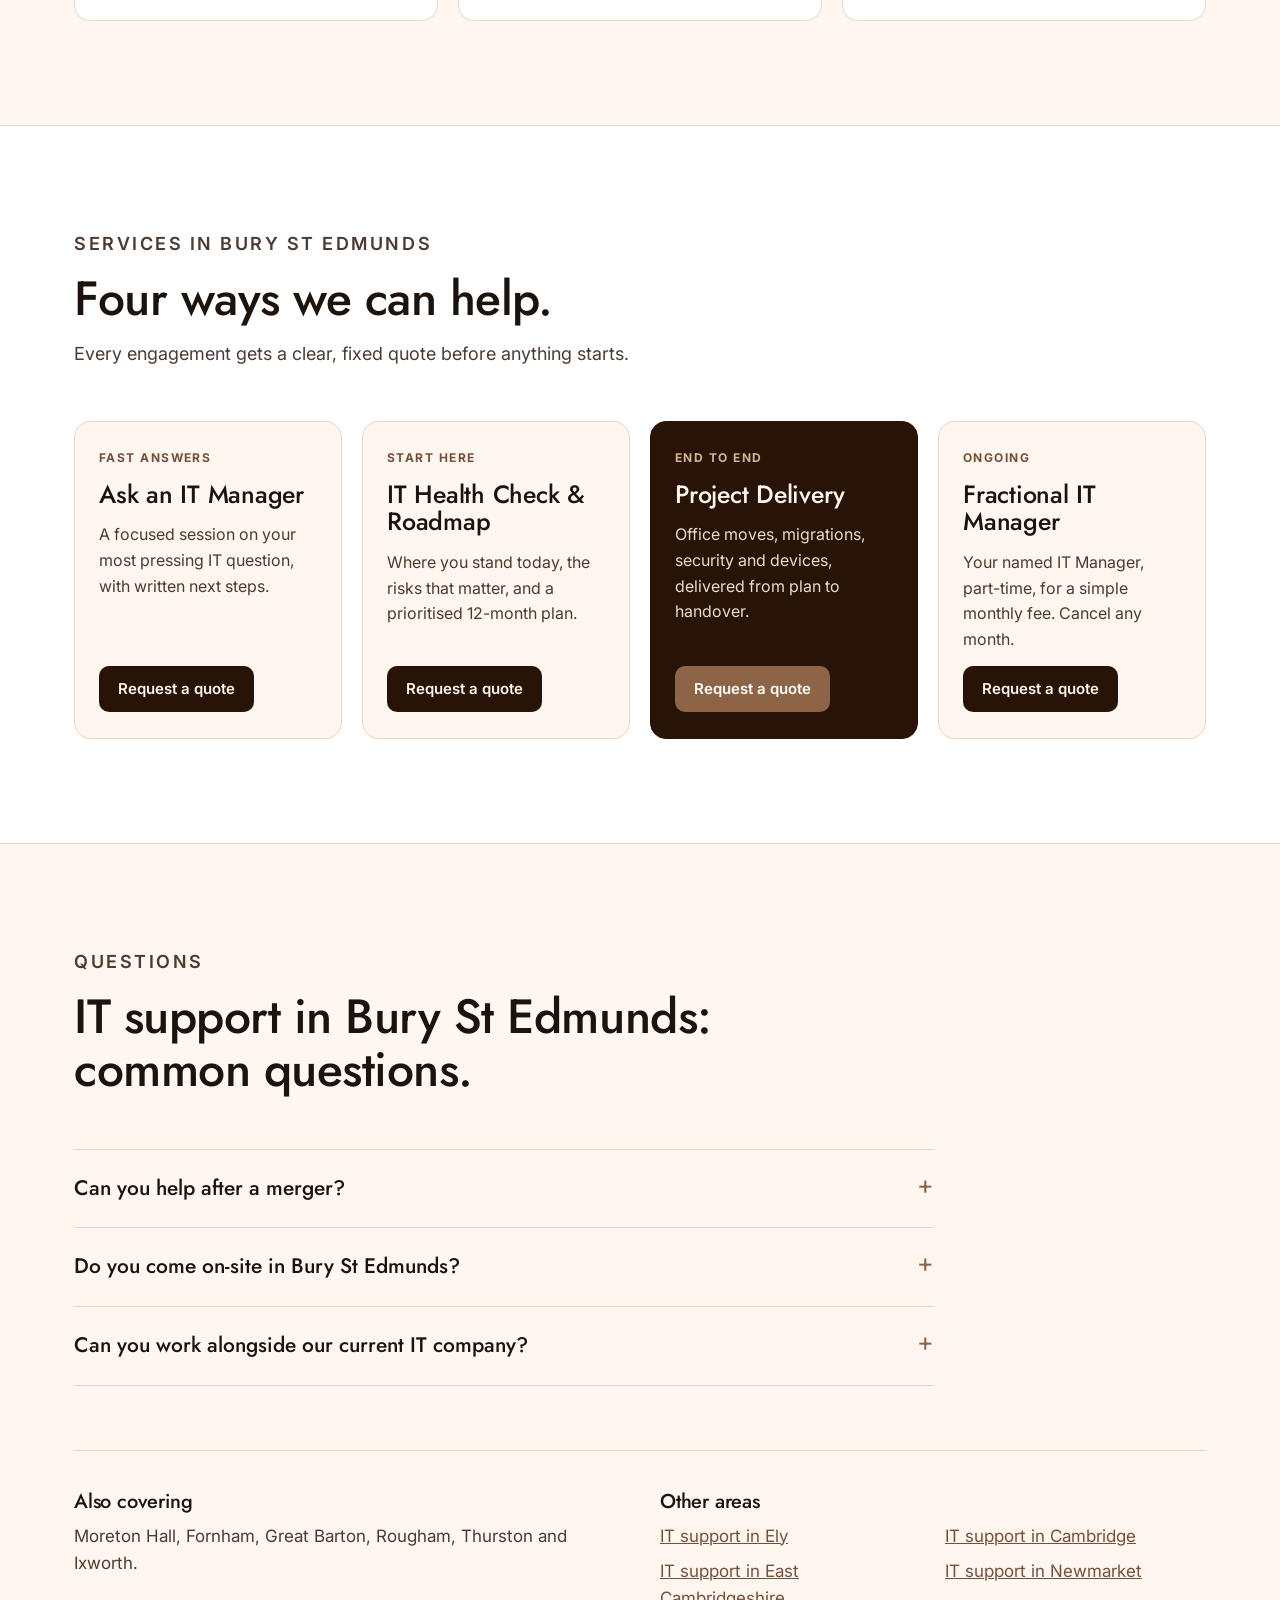
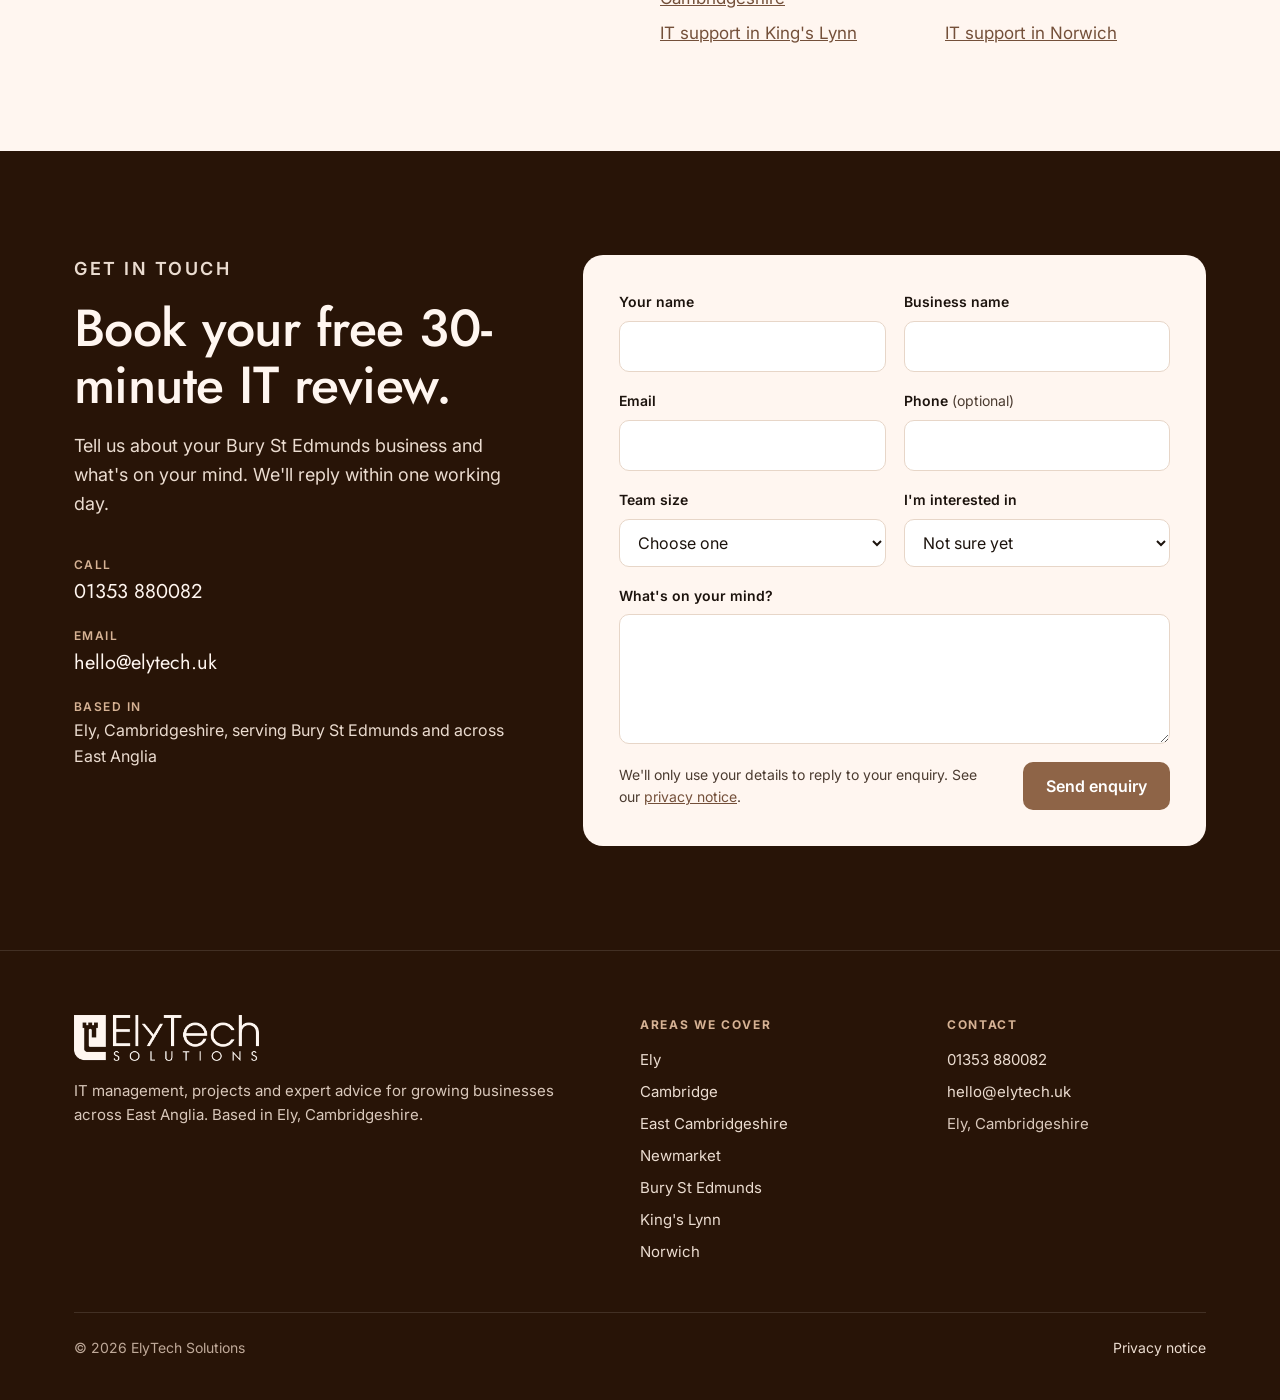
==== commit 93088dde: "Remove Areas link from site menu Co-Authored-By: Claude Opus 5.5 <noreply@anthropic.com> Claude-Sess" ====
--- a/it-support-bury-st-edmunds/index.html
+++ b/it-support-bury-st-edmunds/index.html
@@ -29,10 +29,10 @@
 <header class="site-header">
   <div class="wrap">
     <a class="brand" href="/" aria-label="ElyTech Solutions home"><img src="/assets/elytech-logo.png" alt="ElyTech Solutions" width="600" height="160"></a>
-    <nav class="nav" aria-label="Main">
+    <button class="menu-toggle" type="button" aria-expanded="false" aria-controls="site-nav" aria-label="Open menu"><span></span><span></span><span></span></button>
+    <nav class="nav" id="site-nav" aria-label="Main">
       <a class="link" href="/#who">Who we help</a>
       <a class="link" href="/#services">Services</a>
-      <a class="link" href="/#areas">Areas</a>
       <a class="phone" href="tel:+441353880082">01353 880082</a>
       <a class="btn btn-primary btn-small" href="#contact">Book a free IT review</a>
     </nav>
@@ -157,5 +157,6 @@
   });
 </script>
 <!-- Cloudflare Web Analytics --><script defer src="https://static.cloudflareinsights.com/beacon.min.js" data-cf-beacon='{"token": "6d2a5d211ded48889d83593cf632d396"}'></script><!-- End Cloudflare Web Analytics -->
+<script>(function(){var b=document.querySelector(".menu-toggle"),h=document.querySelector(".site-header");if(!b||!h)return;function s(o){h.classList.toggle("menu-open",o);b.setAttribute("aria-expanded",o?"true":"false");b.setAttribute("aria-label",o?"Close menu":"Open menu");}b.addEventListener("click",function(){s(!h.classList.contains("menu-open"));});document.querySelectorAll("#site-nav a").forEach(function(a){a.addEventListener("click",function(){s(false);});});document.addEventListener("keydown",function(e){if(e.key==="Escape")s(false);});})();</script>
 </body>
 </html>
--- a/assets/site.css
+++ b/assets/site.css
@@ -226,3 +226,23 @@
 @media (max-width:860px){.trust-3,.coverage{grid-template-columns:minmax(0,1fr)}}
 @media (max-width:600px){.areas,.coverage ul{grid-template-columns:minmax(0,1fr)}}
 @media (prefers-reduced-motion:reduce){.area{transition:none}.area:hover{transform:none}}
+/* Mobile menu */
+.menu-toggle{display:none;width:44px;height:44px;padding:11px 10px;border:1px solid var(--line);border-radius:10px;background:transparent;cursor:pointer;flex-direction:column;justify-content:space-between}
+.menu-toggle span{display:block;height:2px;border-radius:2px;background:var(--ink);transition:transform .2s,opacity .2s}
+.menu-open .menu-toggle span:nth-child(1){transform:translateY(10px) rotate(45deg)}
+.menu-open .menu-toggle span:nth-child(2){opacity:0}
+.menu-open .menu-toggle span:nth-child(3){transform:translateY(-10px) rotate(-45deg)}
+@media (max-width:860px){
+  .site-header .wrap{position:relative}
+  .menu-toggle{display:flex}
+  #site-nav{display:none;position:absolute;top:100%;left:0;right:0;flex-direction:column;align-items:stretch;gap:0;padding:8px 24px 20px;background:var(--cream);border-bottom:1px solid var(--line);box-shadow:0 12px 24px rgba(40,20,7,.08)}
+  .menu-open #site-nav{display:flex}
+  #site-nav .link,#site-nav .phone{display:block;padding:14px 0;border-bottom:1px solid var(--line);font-size:17px}
+  #site-nav .btn{margin-top:16px;text-align:center}
+}
+@media (prefers-reduced-motion:reduce){.menu-toggle span{transition:none}}
+/* Phone icon before header number */
+.nav .phone{display:inline-flex;align-items:center;gap:8px}
+.nav .phone::before{content:"";flex:none;width:16px;height:16px;background:currentColor;-webkit-mask:url("data:image/svg+xml,%3Csvg xmlns='http://www.w3.org/2000/svg' viewBox='0 0 24 24' fill='none' stroke='black' stroke-width='2' stroke-linecap='round' stroke-linejoin='round'%3E%3Cpath d='M22 16.9v3a2 2 0 0 1-2.2 2 19.8 19.8 0 0 1-8.6-3.1 19.5 19.5 0 0 1-6-6A19.8 19.8 0 0 1 2.1 4.2 2 2 0 0 1 4.1 2h3a2 2 0 0 1 2 1.7c.1.9.4 1.8.7 2.7a2 2 0 0 1-.5 2.1L8 9.8a16 16 0 0 0 6 6l1.3-1.3a2 2 0 0 1 2.1-.4c.9.3 1.8.6 2.7.7a2 2 0 0 1 1.7 2z'/%3E%3C/svg%3E") center/contain no-repeat;mask:url("data:image/svg+xml,%3Csvg xmlns='http://www.w3.org/2000/svg' viewBox='0 0 24 24' fill='none' stroke='black' stroke-width='2' stroke-linecap='round' stroke-linejoin='round'%3E%3Cpath d='M22 16.9v3a2 2 0 0 1-2.2 2 19.8 19.8 0 0 1-8.6-3.1 19.5 19.5 0 0 1-6-6A19.8 19.8 0 0 1 2.1 4.2 2 2 0 0 1 4.1 2h3a2 2 0 0 1 2 1.7c.1.9.4 1.8.7 2.7a2 2 0 0 1-.5 2.1L8 9.8a16 16 0 0 0 6 6l1.3-1.3a2 2 0 0 1 2.1-.4c.9.3 1.8.6 2.7.7a2 2 0 0 1 1.7 2z'/%3E%3C/svg%3E") center/contain no-repeat}
+@media (max-width:860px){#site-nav .phone{display:flex}}
+@media (max-width:600px){.nav .phone{display:none}#site-nav .phone{display:flex}}
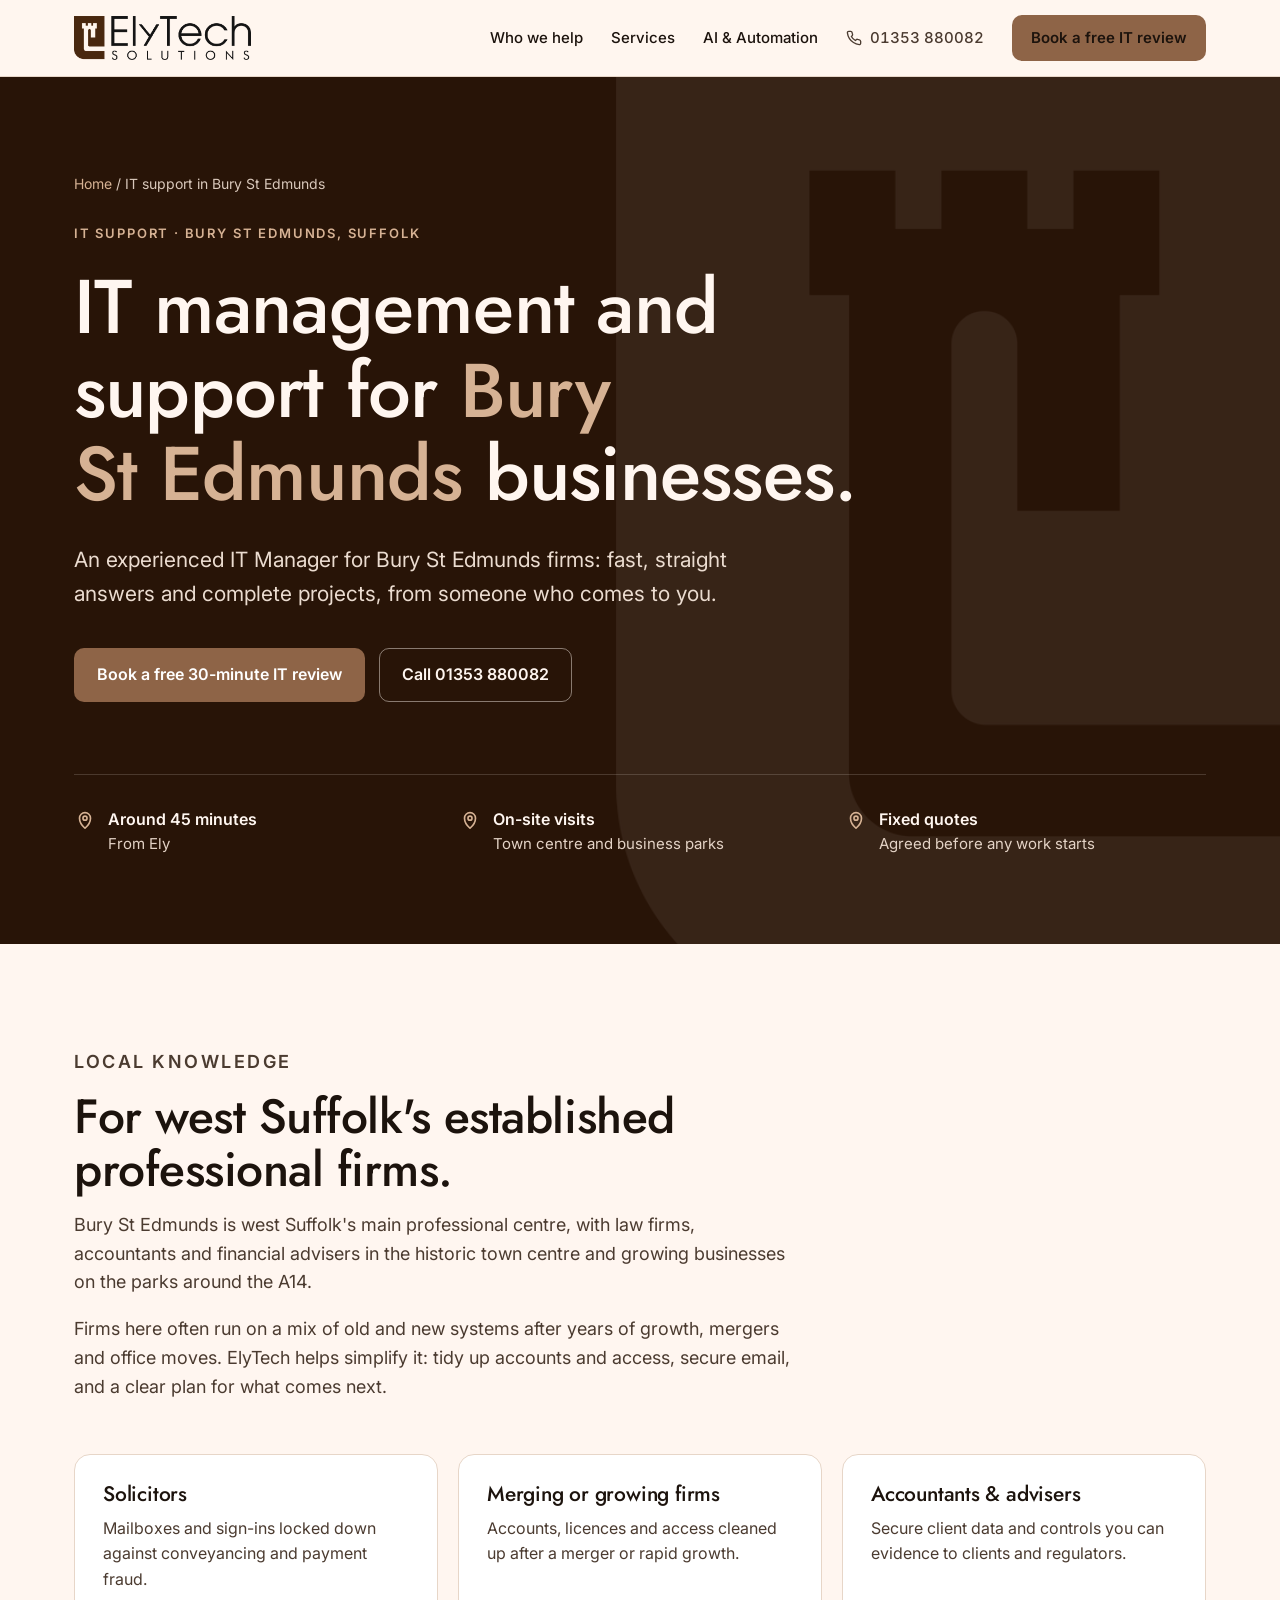
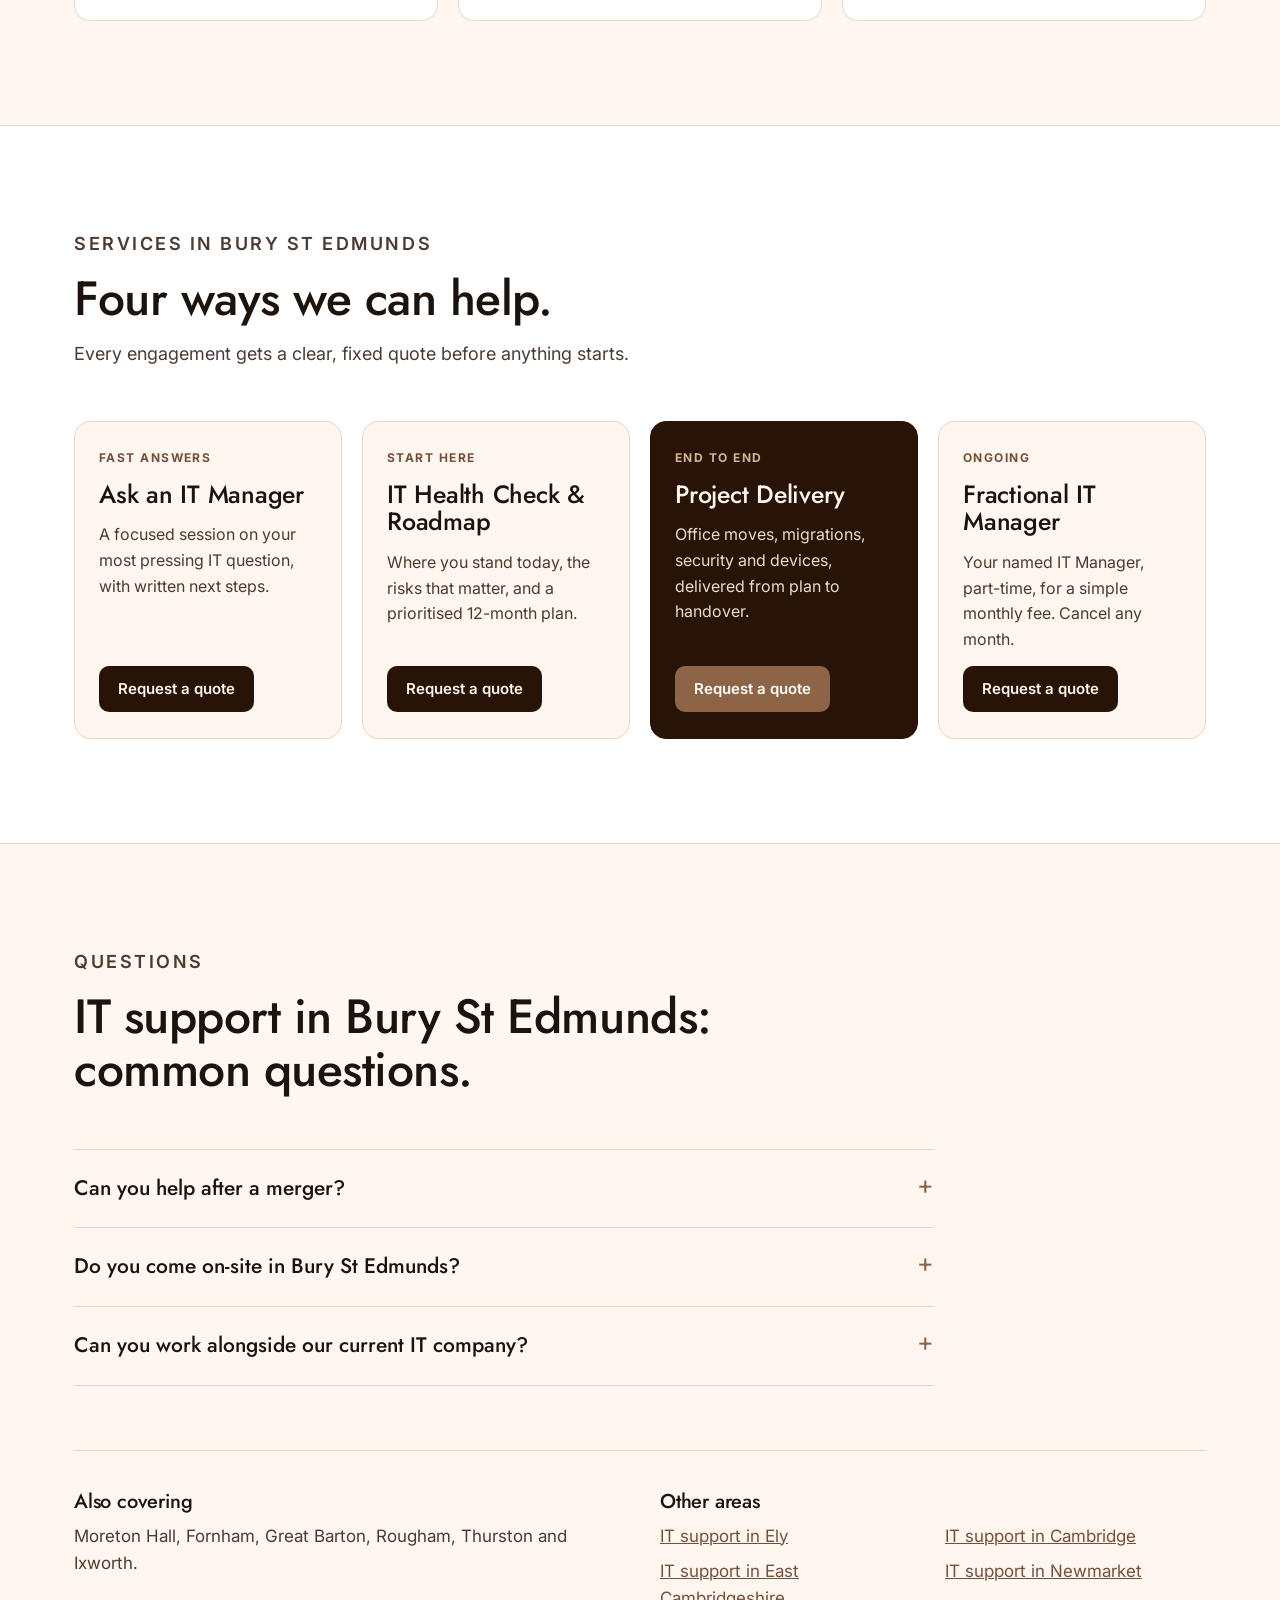
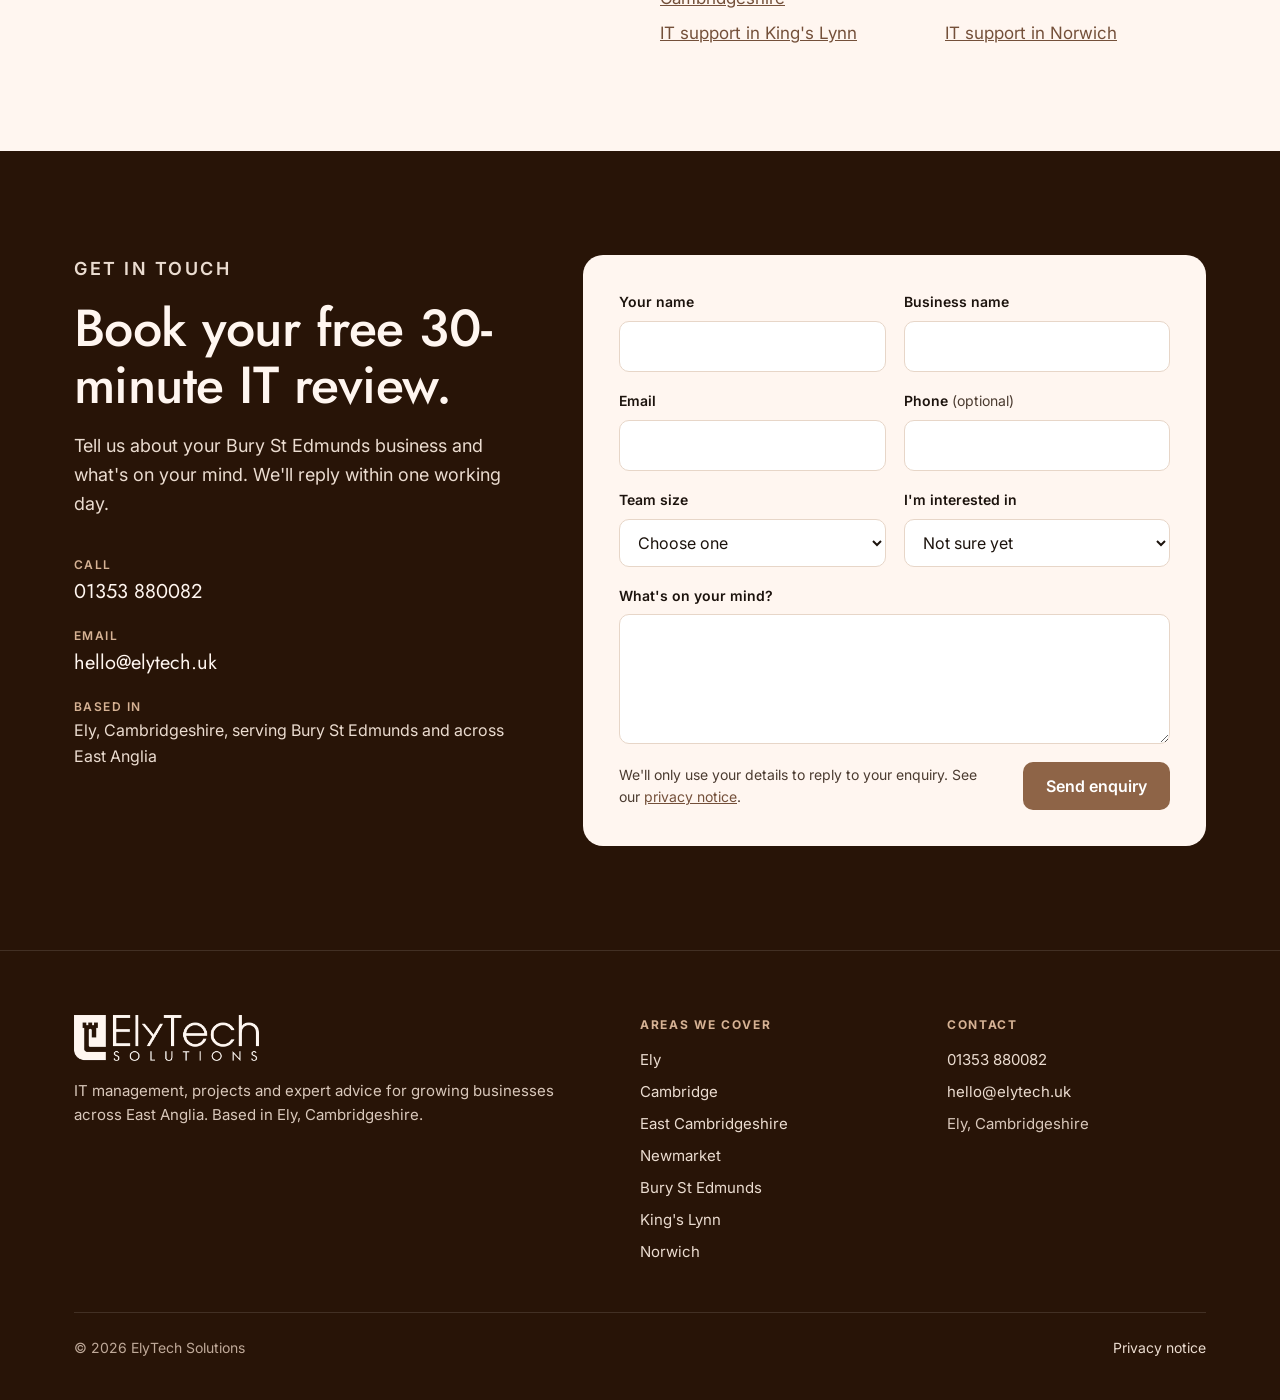
==== commit a20d85ab: "Add AI & Automation link to area page menus Co-Authored-By: Claude Opus 5.5 <noreply@anthropic.com> " ====
--- a/it-support-bury-st-edmunds/index.html
+++ b/it-support-bury-st-edmunds/index.html
@@ -33,6 +33,7 @@
     <nav class="nav" id="site-nav" aria-label="Main">
       <a class="link" href="/#who">Who we help</a>
       <a class="link" href="/#services">Services</a>
+      <a class="link" href="/#automation">AI &amp; Automation</a>
       <a class="phone" href="tel:+441353880082">01353 880082</a>
       <a class="btn btn-primary btn-small" href="#contact">Book a free IT review</a>
     </nav>
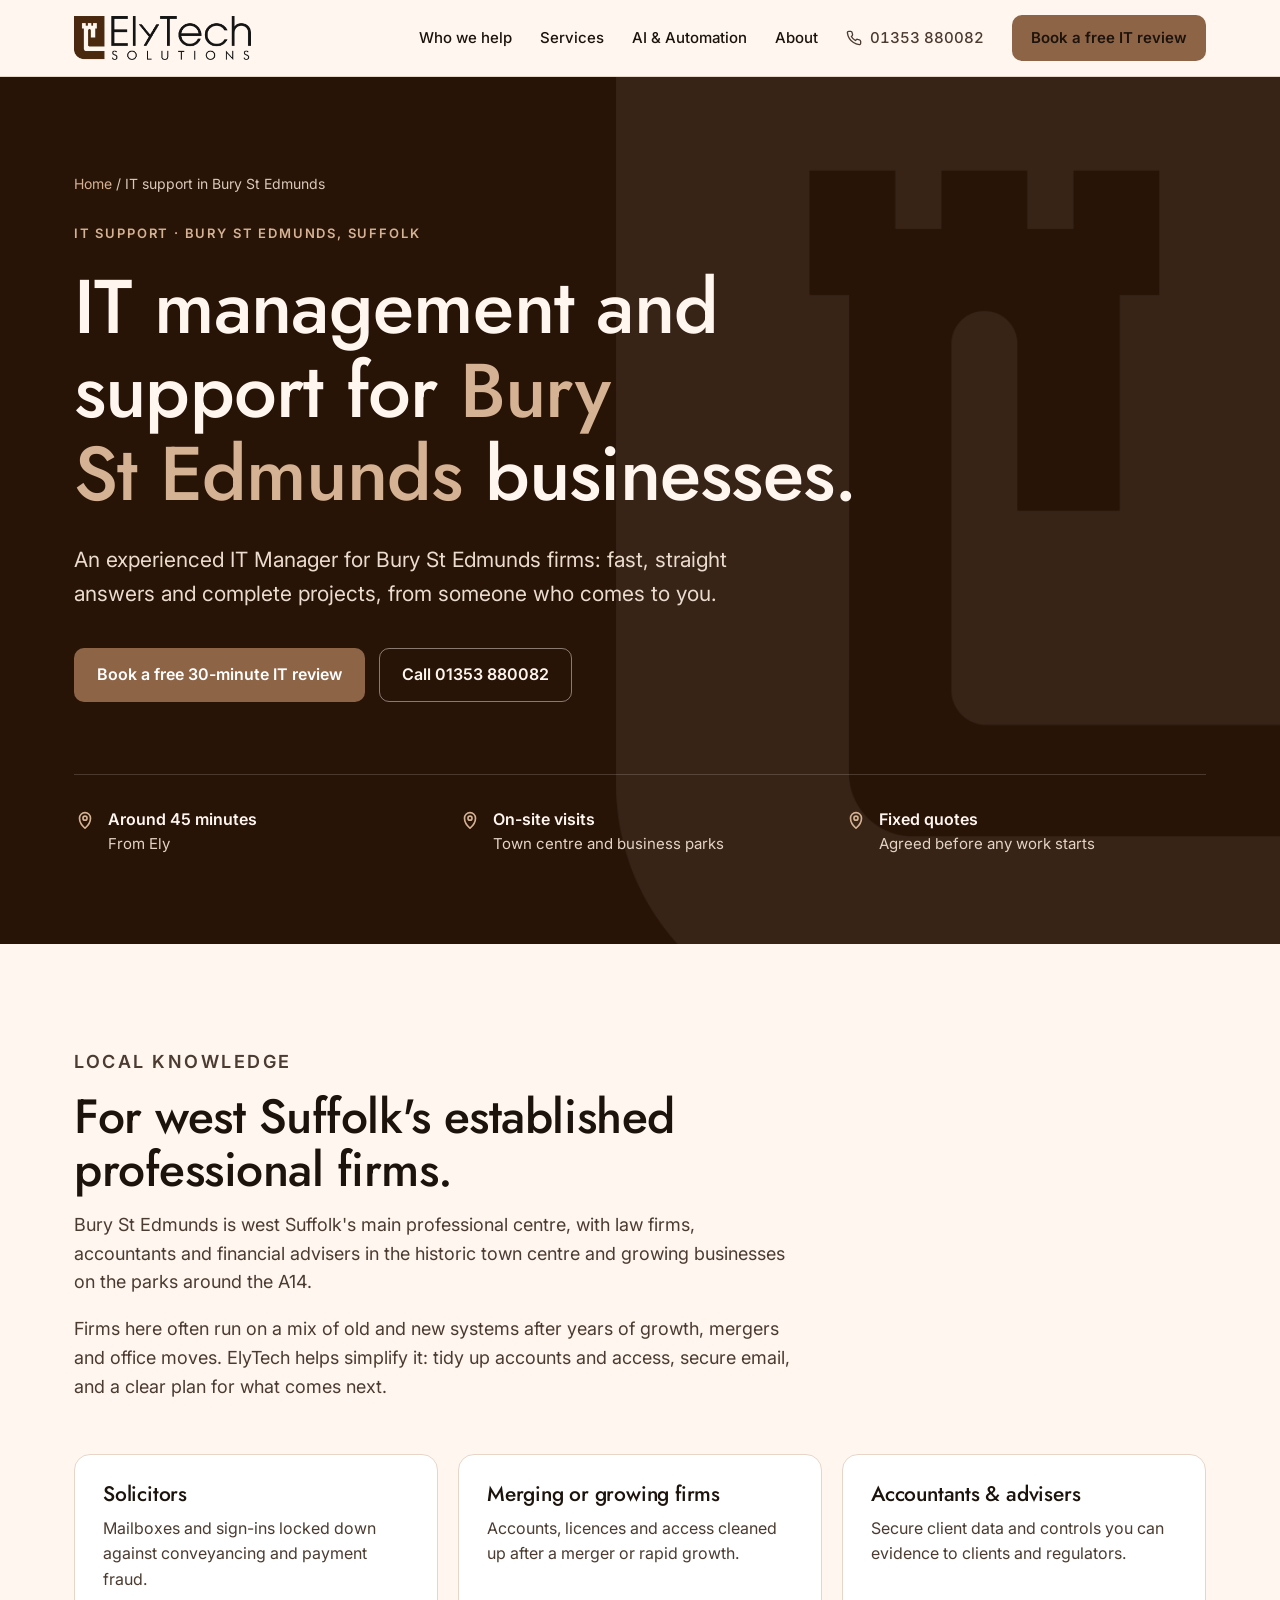
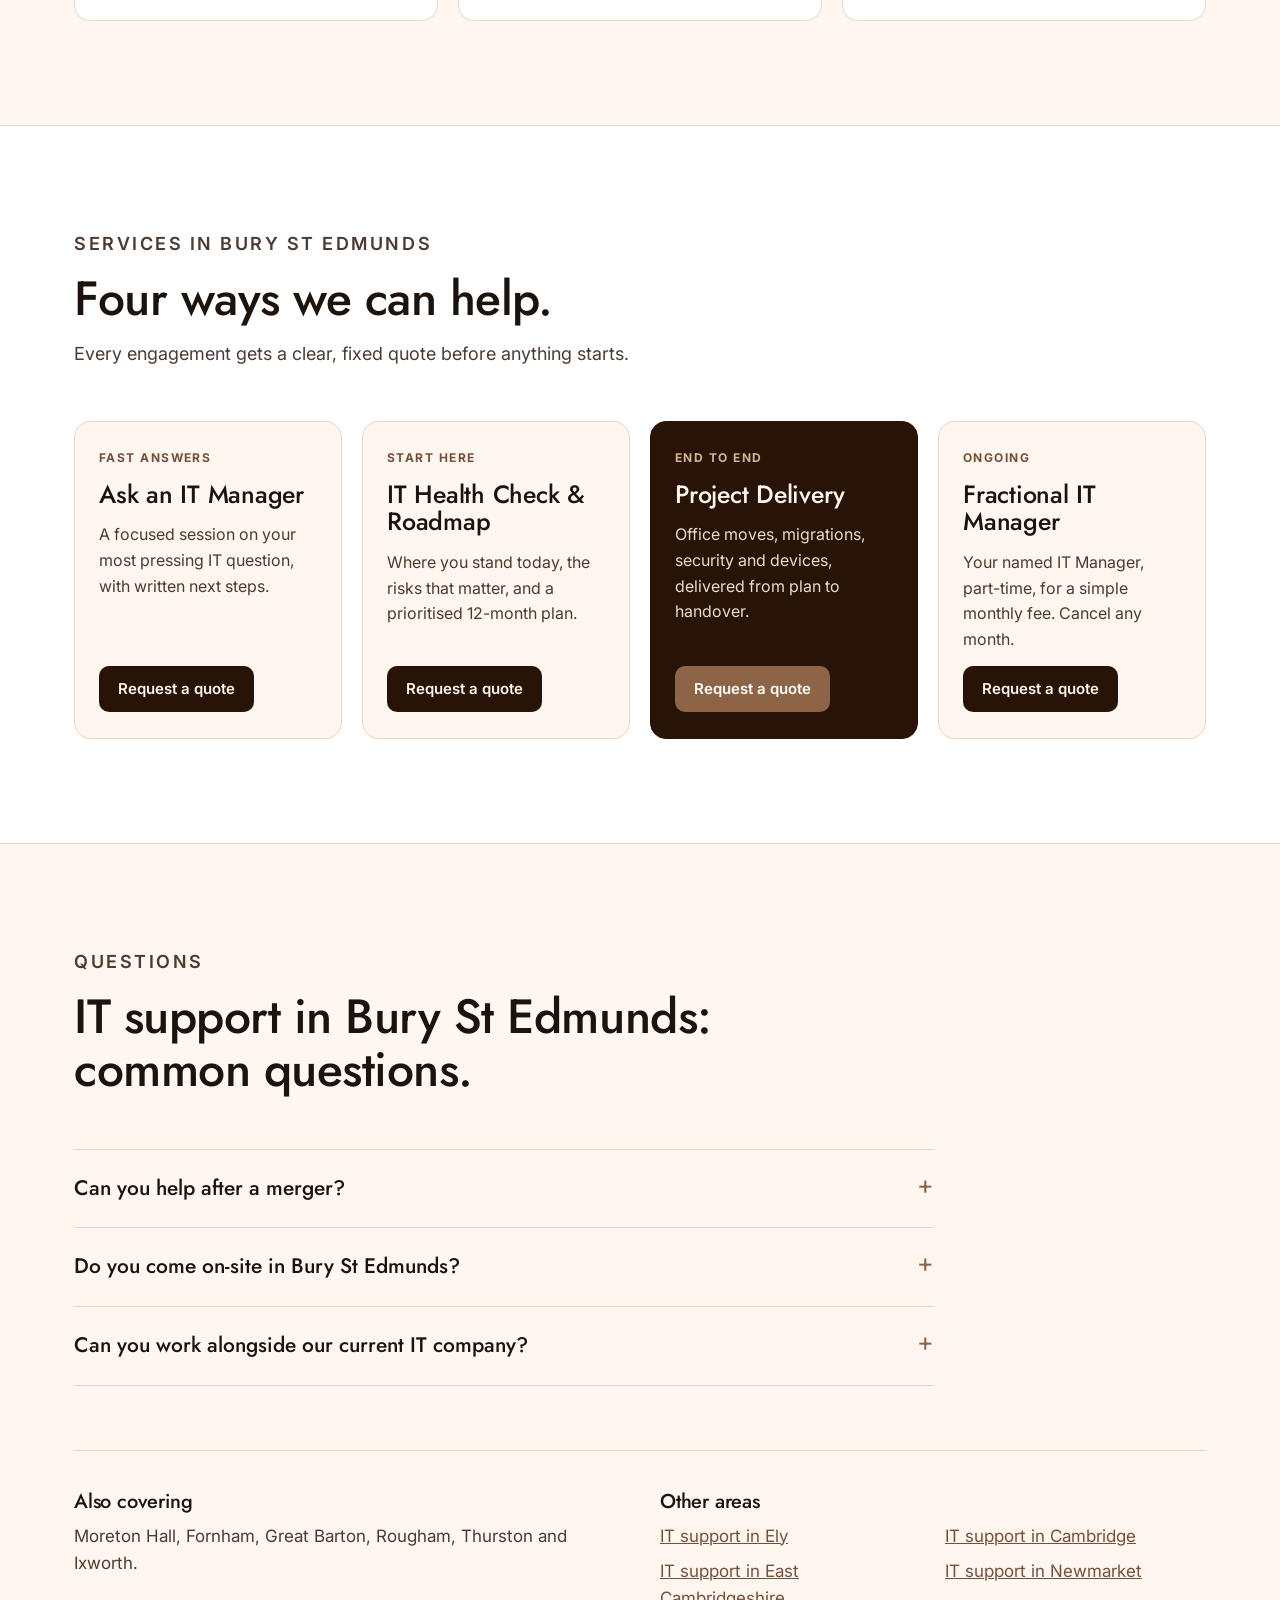
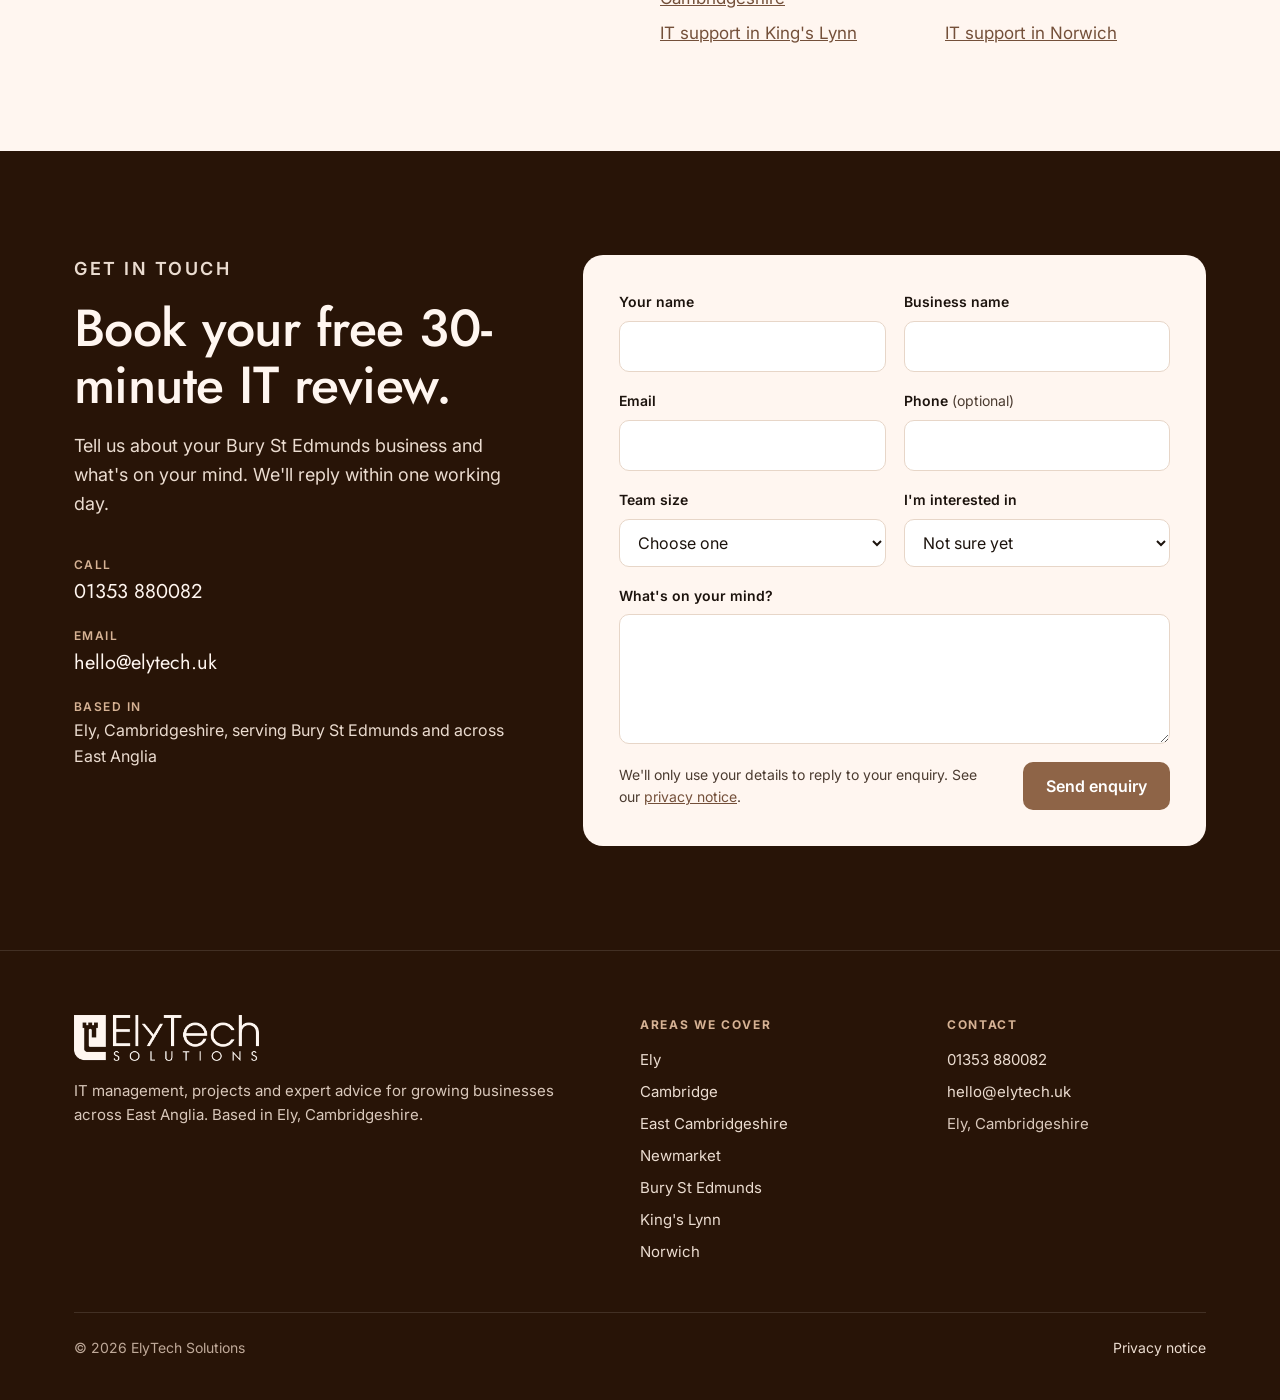
==== commit 7f3701d4: "Add About link to area page menus Co-Authored-By: Claude Opus 5.5 <noreply@anthropic.com> Claude-Ses" ====
--- a/it-support-bury-st-edmunds/index.html
+++ b/it-support-bury-st-edmunds/index.html
@@ -34,6 +34,7 @@
       <a class="link" href="/#who">Who we help</a>
       <a class="link" href="/#services">Services</a>
       <a class="link" href="/#automation">AI &amp; Automation</a>
+      <a class="link" href="/#about">About</a>
       <a class="phone" href="tel:+441353880082">01353 880082</a>
       <a class="btn btn-primary btn-small" href="#contact">Book a free IT review</a>
     </nav>
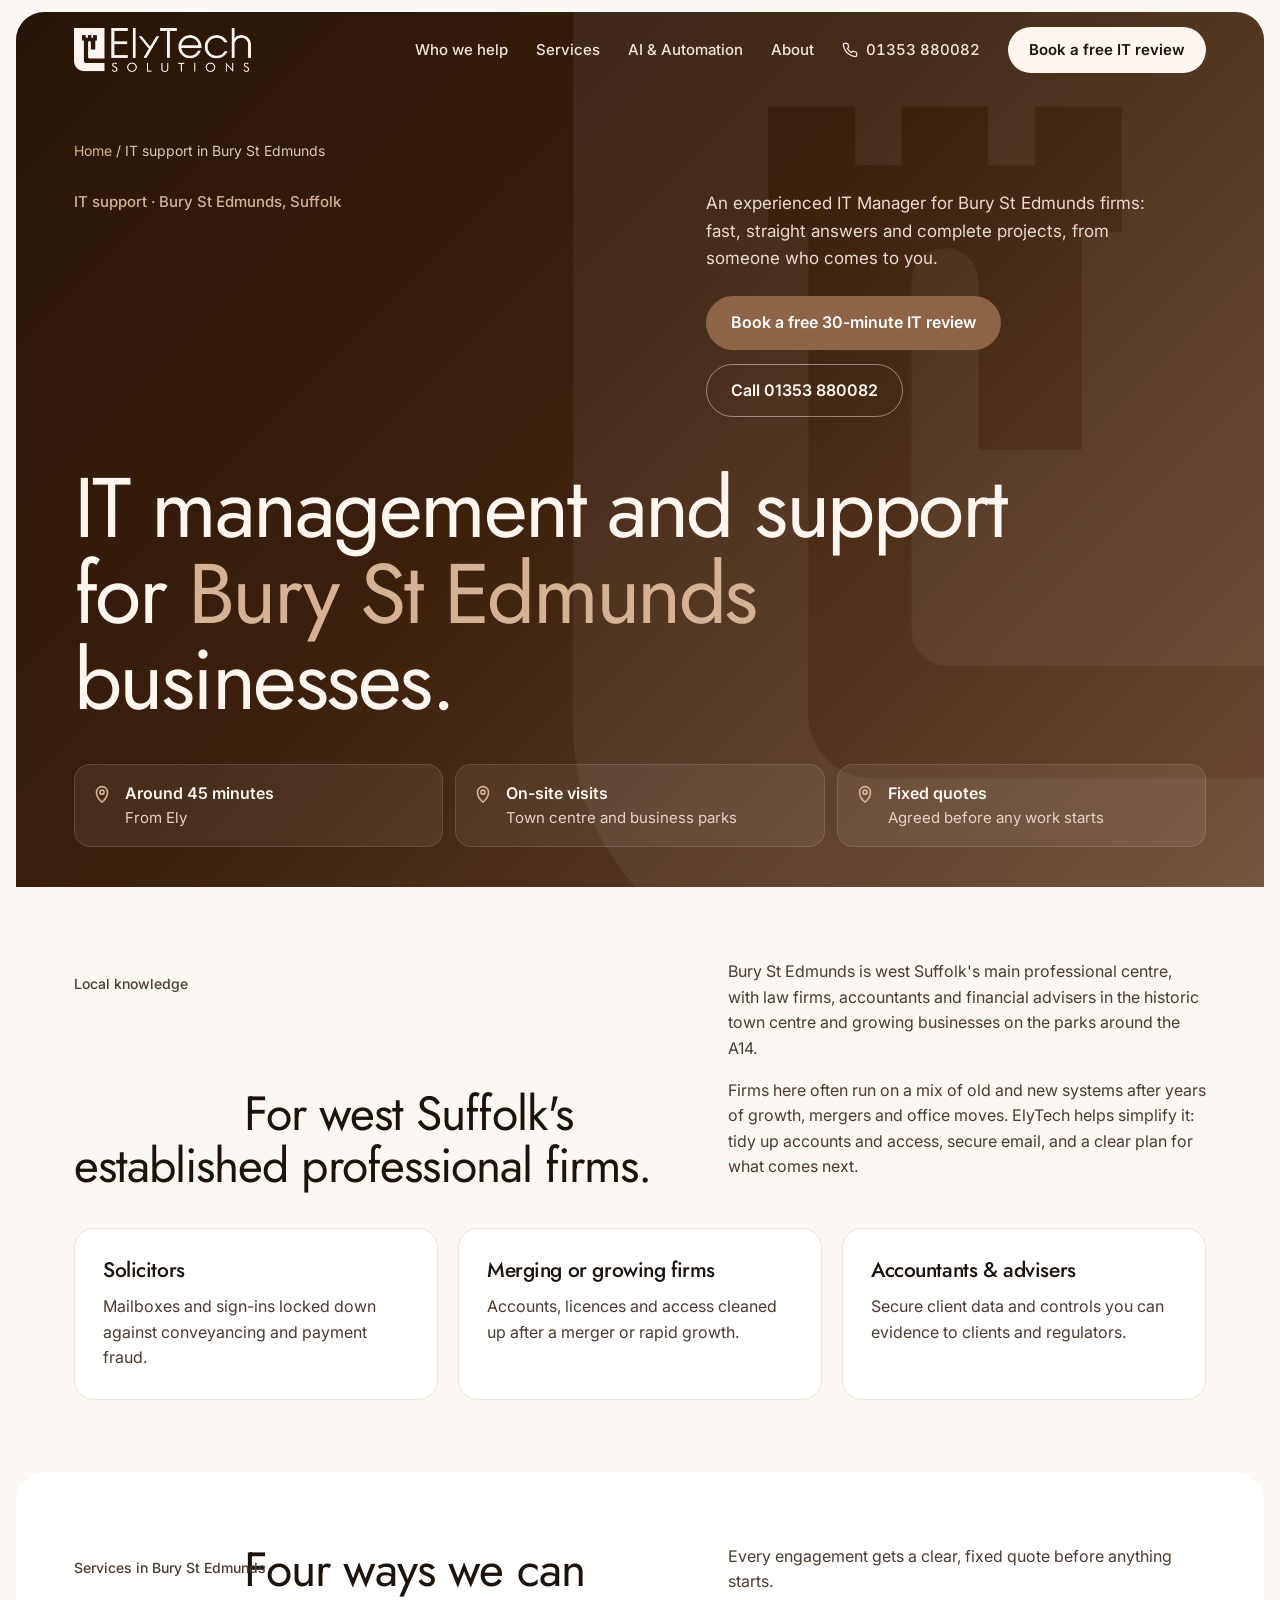
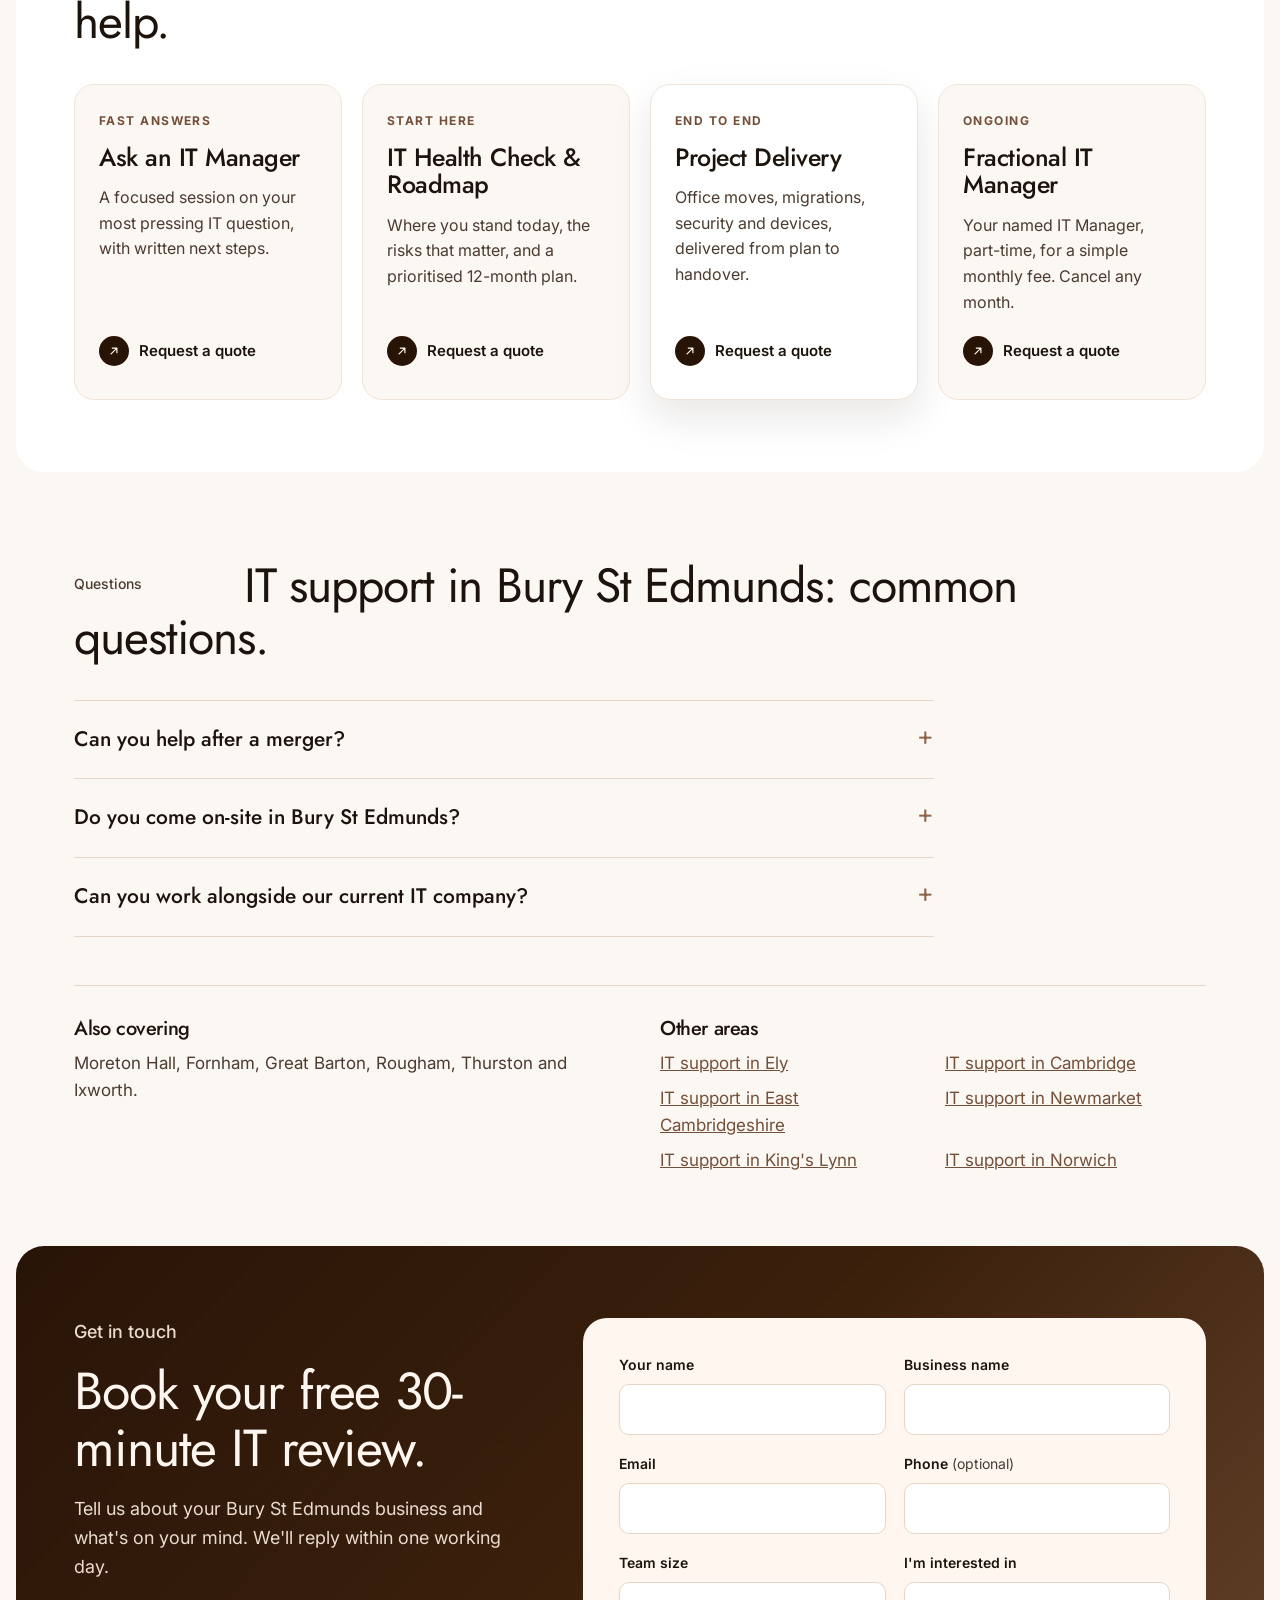
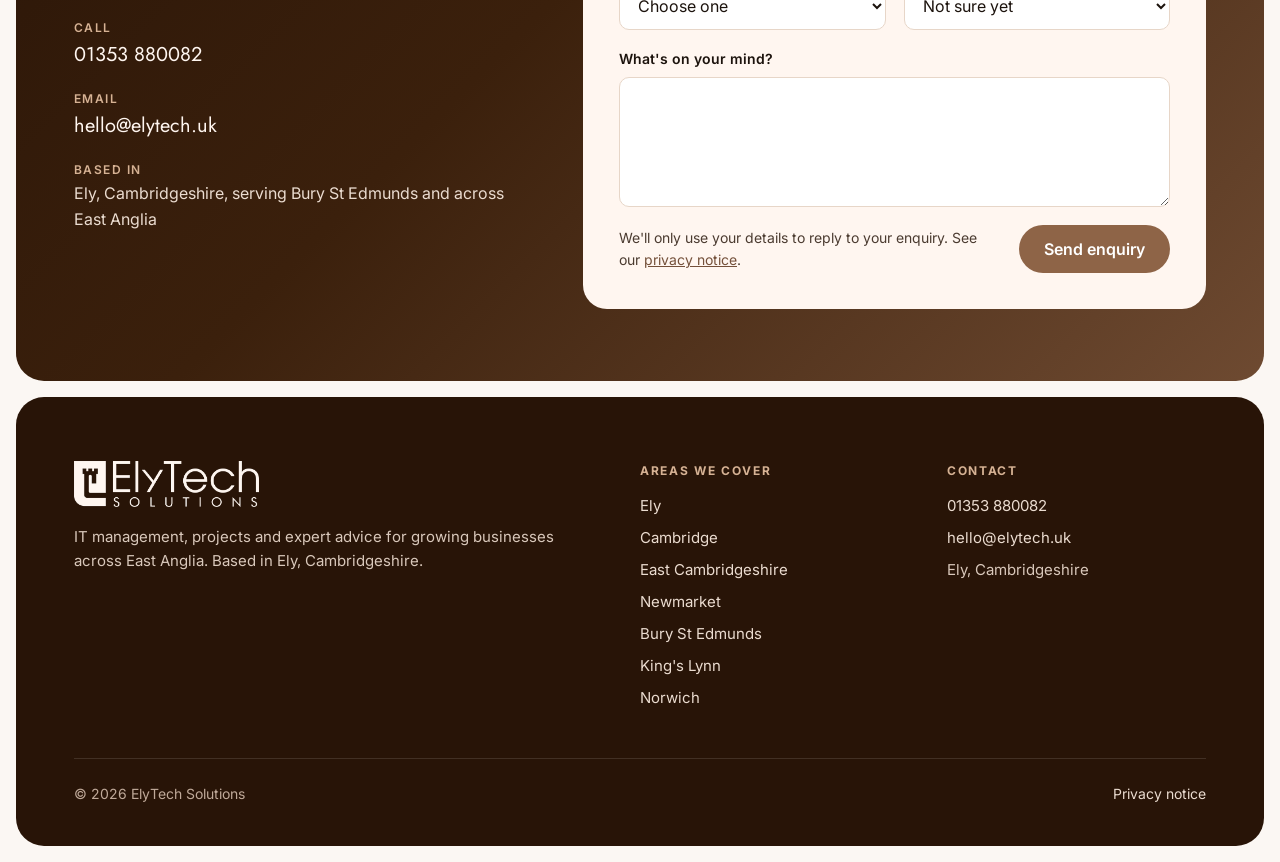
==== commit c841bb53: "Follow the reference layout more closely Menu inside the hero card with a light logo, platforms as a" ====
--- a/it-support-bury-st-edmunds/index.html
+++ b/it-support-bury-st-edmunds/index.html
@@ -24,11 +24,11 @@
 <script type="application/ld+json">{"@context": "https://schema.org", "@type": "FAQPage", "mainEntity": [{"@type": "Question", "name": "Can you help after a merger?", "acceptedAnswer": {"@type": "Answer", "text": "Yes. Mergers usually leave duplicate accounts, unused licences and staff with access they no longer need. We clean it up and document it."}}, {"@type": "Question", "name": "Do you come on-site in Bury St Edmunds?", "acceptedAnswer": {"@type": "Answer", "text": "Yes. It's around 45 minutes from our Ely base, and on-site visits are planned around your diary."}}, {"@type": "Question", "name": "Can you work alongside our current IT company?", "acceptedAnswer": {"@type": "Answer", "text": "Yes. We can provide an independent review, manage a project, or act as your IT Manager alongside them."}}]}</script>
 <script type="application/ld+json">{"@context": "https://schema.org", "@type": "BreadcrumbList", "itemListElement": [{"@type": "ListItem", "position": 1, "name": "Home", "item": "https://elytech.uk/"}, {"@type": "ListItem", "position": 2, "name": "IT support in Bury St Edmunds", "item": "https://elytech.uk/it-support-bury-st-edmunds/"}]}</script>
 </head>
-<body>
+<body class="has-hero">
 <a class="skip" href="#main">Skip to content</a>
 <header class="site-header">
   <div class="wrap">
-    <a class="brand" href="/" aria-label="ElyTech Solutions home"><img src="/assets/elytech-logo.png" alt="ElyTech Solutions" width="600" height="160"></a>
+    <a class="brand" href="/" aria-label="ElyTech Solutions home"><img class="logo-dark" src="/assets/elytech-logo.png" alt="ElyTech Solutions" width="600" height="160"><img class="logo-light" src="/assets/elytech-logo-cream.png" alt="" aria-hidden="true" width="600" height="160"></a>
     <button class="menu-toggle" type="button" aria-expanded="false" aria-controls="site-nav" aria-label="Open menu"><span></span><span></span><span></span></button>
     <nav class="nav" id="site-nav" aria-label="Main">
       <a class="link" href="/#who">Who we help</a>
--- a/assets/site.css
+++ b/assets/site.css
@@ -246,3 +246,230 @@
 .nav .phone::before{content:"";flex:none;width:16px;height:16px;background:currentColor;-webkit-mask:url("data:image/svg+xml,%3Csvg xmlns='http://www.w3.org/2000/svg' viewBox='0 0 24 24' fill='none' stroke='black' stroke-width='2' stroke-linecap='round' stroke-linejoin='round'%3E%3Cpath d='M22 16.9v3a2 2 0 0 1-2.2 2 19.8 19.8 0 0 1-8.6-3.1 19.5 19.5 0 0 1-6-6A19.8 19.8 0 0 1 2.1 4.2 2 2 0 0 1 4.1 2h3a2 2 0 0 1 2 1.7c.1.9.4 1.8.7 2.7a2 2 0 0 1-.5 2.1L8 9.8a16 16 0 0 0 6 6l1.3-1.3a2 2 0 0 1 2.1-.4c.9.3 1.8.6 2.7.7a2 2 0 0 1 1.7 2z'/%3E%3C/svg%3E") center/contain no-repeat;mask:url("data:image/svg+xml,%3Csvg xmlns='http://www.w3.org/2000/svg' viewBox='0 0 24 24' fill='none' stroke='black' stroke-width='2' stroke-linecap='round' stroke-linejoin='round'%3E%3Cpath d='M22 16.9v3a2 2 0 0 1-2.2 2 19.8 19.8 0 0 1-8.6-3.1 19.5 19.5 0 0 1-6-6A19.8 19.8 0 0 1 2.1 4.2 2 2 0 0 1 4.1 2h3a2 2 0 0 1 2 1.7c.1.9.4 1.8.7 2.7a2 2 0 0 1-.5 2.1L8 9.8a16 16 0 0 0 6 6l1.3-1.3a2 2 0 0 1 2.1-.4c.9.3 1.8.6 2.7.7a2 2 0 0 1 1.7 2z'/%3E%3C/svg%3E") center/contain no-repeat}
 @media (max-width:860px){#site-nav .phone{display:flex}}
 @media (max-width:600px){.nav .phone{display:none}#site-nav .phone{display:flex}}
+
+/* Example engagements */
+.examples{display:grid;grid-template-columns:repeat(2,minmax(0,1fr));gap:20px}
+.example{background:var(--cream);border:1px solid var(--line);border-radius:var(--radius);padding:30px;display:flex;flex-direction:column;gap:20px}
+.example-head{display:flex;flex-direction:column;gap:6px}
+.example .tag{font-size:13px;font-weight:600;color:var(--copper-dark);letter-spacing:.04em}
+.example h3{font-size:24px}
+.example .meta{font-size:14px;color:var(--body)}
+.example dl{margin:0;display:flex;flex-direction:column;gap:14px}
+.example dl div{border-top:1px solid var(--line);padding-top:12px}
+.example dt{font-size:12px;font-weight:700;letter-spacing:.12em;text-transform:uppercase;color:var(--copper-dark);margin-bottom:4px}
+.example dd{margin:0;font-size:16px;color:var(--ink)}
+.example-foot{margin-top:auto;display:flex;flex-wrap:wrap;justify-content:space-between;align-items:center;gap:12px;padding-top:16px;border-top:1px solid var(--line);font-size:14px;color:var(--body)}
+.example-foot a{font-weight:600;text-decoration:none;color:var(--copper-dark);min-height:44px;display:inline-flex;align-items:center}
+.example-foot a::after{content:"\00a0\2192"}
+.example-foot a:hover{color:var(--brown)}
+@media (max-width:1180px){.nav{gap:20px}}
+@media (max-width:860px){.examples{grid-template-columns:minmax(0,1fr)}}
+@media (max-width:600px){.example{padding:24px}}
+.nav a{white-space:nowrap}
+@media (min-width:861px) and (max-width:1180px){.nav .phone{display:none}}
+
+/* ===== Redesign (Nov 2026): inset hero card, light type, soft cards, pill buttons ===== */
+:root{--radius:20px;--card:#FFFFFF;--soft:#F1E7DD}
+body{background:#FBF7F3}
+h1,h2,h3{font-weight:400;letter-spacing:-0.02em}
+h3{font-weight:500}
+
+/* Pills everywhere */
+.btn{border-radius:999px;padding:13px 24px}
+.btn-small{padding:10px 20px}
+.btn-soft{background:var(--soft);color:var(--ink);border-color:transparent}
+.btn-soft:hover{background:#E8D9CB;color:var(--ink)}
+.site-header{background:rgba(251,247,243,.92);border-bottom-color:transparent}
+
+/* Hero as an inset card */
+.hero{margin:12px 16px 0;border-radius:28px;background:linear-gradient(135deg,#281407 0%,#3B200C 45%,#6E4A31 100%)}
+.hero .mark{right:-40px;opacity:.06}
+.hero .wrap{display:grid;grid-template-columns:minmax(0,1.15fr) minmax(0,1fr);column-gap:56px;grid-template-areas:"crumbs crumbs" "eyebrow lede" "eyebrow actions" "title title" "trust trust";padding-top:72px;padding-bottom:56px}
+.hero .crumbs{grid-area:crumbs}
+.hero .eyebrow{grid-area:eyebrow;align-self:start;text-transform:none;letter-spacing:0;font-size:15px;font-weight:500}
+.hero .lede{grid-area:lede;font-size:17px;max-width:460px}
+.hero .actions{grid-area:actions;margin-top:24px}
+.hero h1{grid-area:title;font-size:clamp(44px,6.6vw,88px);line-height:1.02;max-width:1000px;margin:88px 0 0;font-weight:400;letter-spacing:-0.03em}
+.hero .trust{grid-area:trust;margin-top:56px;padding-top:0;border-top:0;gap:12px}
+.hero .trust > div{background:rgba(255,246,240,.07);border:1px solid rgba(255,246,240,.12);border-radius:16px;padding:16px}
+.hero-scroll{position:absolute;right:24px;bottom:56px;display:none;width:72px;height:72px;border-radius:50%;border:1px solid rgba(255,246,240,.5);color:var(--cream);align-items:center;justify-content:center;transition:background .15s}
+.hero-scroll svg{width:26px;height:26px}
+.hero-scroll:hover{background:rgba(255,246,240,.1);color:var(--white)}
+
+/* Platforms strip */
+.platforms{padding:36px 0 8px}
+.platforms .wrap{display:flex;flex-wrap:wrap;align-items:center;gap:16px 40px;justify-content:space-between}
+.platforms p{font-size:14px;color:var(--body)}
+.platforms ul{list-style:none;margin:0;padding:0;display:flex;flex-wrap:wrap;gap:12px 36px}
+.platforms li{font-family:var(--display);font-size:22px;font-weight:500;color:#6B5848;letter-spacing:-0.01em}
+
+/* Section heads: small label beside a large light heading */
+.section-head{display:grid;grid-template-columns:minmax(120px,max-content) minmax(0,1fr);column-gap:28px;row-gap:14px;max-width:none;align-items:baseline}
+.section-head .eyebrow{text-transform:none;letter-spacing:0;font-size:15px;font-weight:500;color:var(--body);padding-top:10px}
+.section-head h2{font-size:clamp(34px,4.4vw,54px);line-height:1.08;max-width:760px}
+.section-head > p:not(.eyebrow){grid-column:2;max-width:640px}
+.dark .section-head .eyebrow{color:var(--copper-light)}
+
+/* Soft cards */
+.sector,.service,.step,.example{background:var(--card);border:1px solid #EFE4DA;border-radius:var(--radius);transition:transform .2s,box-shadow .2s}
+.sector:hover,.service:hover,.step:hover,.example:hover{transform:translateY(-3px);box-shadow:0 18px 40px rgba(40,20,7,.08)}
+.sector{padding:30px 28px 28px;gap:12px}
+.sector::before{content:"";width:44px;height:44px;border-radius:50%;background:var(--soft) url("/assets/elytech-mark.png") center/18px auto no-repeat;margin-bottom:8px}
+.sector .tag,.example .tag{align-self:flex-start;background:var(--soft);color:var(--copper-dark);padding:4px 12px;border-radius:999px;font-size:12px}
+.sector h3{font-size:23px}
+.service.featured{background:var(--espresso);border-color:var(--espresso)}
+.alt{background:transparent;border:0}
+.alt .sector,.alt .service,.alt .step,.alt .example{background:var(--card)}
+.example{background:var(--card)}
+
+/* Inset dark panels */
+.dark,.contact{margin:0 16px;border-radius:28px}
+.projects{border-radius:20px}
+
+/* Why choose us */
+.why{display:grid;grid-template-columns:minmax(0,5fr) minmax(0,6fr);gap:64px;align-items:center}
+.why-visual{position:relative;border-radius:24px;overflow:hidden;aspect-ratio:5/4;background:linear-gradient(160deg,#49280F,#8E6447);display:flex;align-items:center;justify-content:center}
+.why-visual img{width:30%;height:auto;opacity:.95}
+.why-visual p{position:absolute;left:24px;bottom:22px;color:var(--cream);font-size:16px}
+.why-copy{display:flex;flex-direction:column;gap:8px;align-items:flex-start}
+.why-copy .section-head{grid-template-columns:minmax(0,1fr);margin-bottom:24px}
+.why-copy .section-head .eyebrow{padding-top:0}
+.accordion{width:100%;margin-bottom:24px}
+.accordion details{border-bottom:1px solid var(--line);padding:18px 0}
+.accordion summary{cursor:pointer;list-style:none;display:flex;justify-content:space-between;align-items:center;gap:16px;font-weight:600;font-size:17px}
+.accordion summary::-webkit-details-marker{display:none}
+.accordion summary::after{content:"";width:9px;height:9px;border-right:1.5px solid var(--ink);border-bottom:1.5px solid var(--ink);transform:rotate(45deg) translateY(-3px);transition:transform .2s}
+.accordion details[open] summary::after{transform:rotate(-135deg)}
+.accordion details p{margin-top:8px;color:var(--body);max-width:520px}
+
+/* Stats row */
+.stats{display:grid;grid-template-columns:repeat(3,minmax(0,1fr));margin:72px 0 0;padding-top:40px;border-top:1px solid var(--line)}
+.stats div{padding:0 32px;border-left:1px solid var(--line)}
+.stats div:first-child{border-left:0;padding-left:0}
+.stats dt{font-family:var(--display);font-size:clamp(48px,6vw,80px);line-height:1;letter-spacing:-0.03em;color:var(--ink)}
+.stats dd{margin:12px 0 0;color:var(--body);font-size:15px}
+
+/* Areas and FAQ cards */
+.area{background:var(--card);border-color:#EFE4DA;border-radius:18px}
+form.enquiry{border-radius:24px}
+
+@media (min-width:1061px){.hero-scroll{display:inline-flex}}
+@media (max-width:860px){
+  .hero .wrap{grid-template-columns:minmax(0,1fr);grid-template-areas:"crumbs" "eyebrow" "title" "lede" "actions" "trust"}
+  .hero h1{margin:16px 0 20px}
+  .hero .actions{margin-top:28px}
+  .section-head{grid-template-columns:minmax(0,1fr)}
+  .section-head > p:not(.eyebrow){grid-column:1}
+  .section-head .eyebrow{padding-top:0}
+  .why{grid-template-columns:minmax(0,1fr);gap:36px}
+  .why-visual{aspect-ratio:16/10}
+  .why-visual img{width:20%}
+}
+@media (max-width:600px){
+  .hero,.dark,.contact{margin-left:8px;margin-right:8px;border-radius:22px}
+  .stats{grid-template-columns:minmax(0,1fr);gap:28px}
+  .stats div{border-left:0;padding:0}
+  .platforms li{font-size:18px}
+}
+@media (prefers-reduced-motion:reduce){.sector,.service,.step,.example{transition:none}.sector:hover,.service:hover,.step:hover,.example:hover{transform:none}}
+.alt .service.featured,.service.featured{background:var(--espresso);border-color:var(--espresso)}
+.eyebrow{text-transform:none;letter-spacing:0;font-size:15px;font-weight:500}
+.about-card span{text-transform:none;letter-spacing:0;font-size:14px}
+.contact{margin-bottom:16px}
+
+/* Tighter rhythm (8 Nov): less dead space, alternating inset panels */
+.section{padding:72px 0}
+.section-head{margin-bottom:36px}
+.section-head h2{font-size:clamp(32px,3.8vw,48px)}
+.alt{background:var(--white);margin:0 16px;border-radius:28px}
+.alt .sector,.alt .service:not(.featured),.alt .step,.alt .example,.alt .area{background:#FBF7F3;border-color:#EFE4DA}
+.alt + .section,.dark + .section,.contact + .section{padding-top:72px}
+.section + .alt,.section + .dark{margin-top:0}
+.hero .wrap{padding-top:56px;padding-bottom:40px}
+.hero h1{margin-top:48px}
+.hero .trust{margin-top:40px}
+.platforms{padding:28px 0 4px}
+.why{gap:48px}
+.accordion{margin-bottom:16px}
+.stats{margin-top:48px;padding-top:32px}
+.coverage{margin-top:48px;padding-top:32px}
+@media (max-width:860px){.section{padding:56px 0}.hero h1{margin:14px 0 18px}}
+@media (max-width:600px){.section{padding:48px 0}.alt{margin:0 8px;border-radius:22px}.section-head{margin-bottom:28px}}
+.alt,.dark{margin-top:16px;margin-bottom:16px}
+@media (max-width:600px){.alt,.dark{margin-top:8px;margin-bottom:8px}}
+/* Sector icons replace the logo badge */
+.sector::before{content:none;display:none}
+.sector .icon{width:44px;height:44px;border-radius:50%;background:var(--soft);color:var(--copper-dark);display:flex;align-items:center;justify-content:center;margin-bottom:6px}
+.sector .icon svg{width:21px;height:21px}
+
+/* ===== Layout v3 (8 Nov): closer to the reference ===== */
+.brand .logo-light{display:none}
+
+/* Menu sits inside the hero card */
+.has-hero .site-header{position:absolute;top:12px;left:16px;right:16px;background:transparent;border:0;backdrop-filter:none;z-index:20}
+.has-hero .brand .logo-dark{display:none}
+.has-hero .brand .logo-light{display:block}
+.has-hero .nav .link,.has-hero .nav .phone{color:#F3E6DA}
+.has-hero .nav .link:hover,.has-hero .nav .phone:hover{color:var(--white)}
+.has-hero .nav .btn-primary{background:var(--cream);color:var(--ink)}
+.has-hero .nav .btn-primary:hover{background:var(--white);color:var(--ink)}
+.has-hero .menu-toggle{border-color:rgba(255,246,240,.35)}
+.has-hero .menu-toggle span{background:var(--cream)}
+.has-hero .hero .wrap{padding-top:128px}
+@media (max-width:860px){
+  .has-hero #site-nav{background:var(--cream);border-radius:0 0 20px 20px}
+  .has-hero #site-nav .link,.has-hero #site-nav .phone{color:var(--ink)}
+  .has-hero #site-nav .btn-primary{background:var(--copper);color:var(--white)}
+  .has-hero .hero .wrap{padding-top:104px}
+}
+@media (max-width:600px){.has-hero .site-header{left:8px;right:8px;top:8px}}
+
+/* Hero + platforms band read as one card */
+.has-hero .hero{border-radius:28px 28px 0 0}
+.platforms{margin:0 16px;background:var(--white);border-radius:0 0 28px 28px;padding:26px 0 28px;border:1px solid #EFE4DA;border-top:0}
+.platforms .wrap{display:block}
+.platforms p{text-align:center;font-size:13px;letter-spacing:.06em;text-transform:uppercase;color:#8A7564;margin-bottom:16px}
+.platforms ul{display:flex;flex-wrap:nowrap;justify-content:space-between;align-items:center;gap:24px}
+.platforms li{font-family:'Jost',var(--display);font-size:clamp(17px,1.9vw,24px);font-weight:500;letter-spacing:-0.01em;color:#5C4A3D;white-space:nowrap;opacity:.85}
+.platforms li:nth-child(odd){font-weight:600}
+@media (max-width:860px){.platforms ul{flex-wrap:wrap;justify-content:center;gap:12px 28px}}
+@media (max-width:600px){.platforms{margin:0 8px;border-radius:0 0 22px 22px}.has-hero .hero{border-radius:22px 22px 0 0}}
+
+/* Section heads: label leads into the heading, description on the right */
+.section-head{position:relative;display:grid;grid-template-columns:minmax(0,1.25fr) minmax(0,1fr);column-gap:56px;row-gap:12px;align-items:end;max-width:none}
+.section-head .eyebrow{position:absolute;left:0;top:.95em;padding:0;font-size:14px;color:var(--body);grid-column:auto}
+.section-head h2{grid-column:1;grid-row:1 / span 3;text-indent:170px;max-width:none}
+.section-head > p:not(.eyebrow){grid-column:2;max-width:520px;font-size:16px}
+.dark .section-head .eyebrow{color:var(--copper-light)}
+.why-copy .section-head{display:block}
+.why-copy .section-head .eyebrow{position:static;margin-bottom:8px}
+.why-copy .section-head h2{text-indent:0}
+@media (max-width:860px){
+  .section-head{display:block}
+  .section-head .eyebrow{position:static;margin-bottom:10px}
+  .section-head h2{text-indent:0;margin-bottom:12px}
+  .section-head > p:not(.eyebrow){max-width:none}
+}
+
+/* About first: copy left, image right */
+.about{grid-template-columns:minmax(0,7fr) minmax(0,5fr);gap:56px}
+.about-card{order:2;aspect-ratio:1/1;border-radius:24px;background:linear-gradient(160deg,#49280F,#8E6447)}
+.about-copy .eyebrow{color:var(--body)}
+@media (max-width:860px){.about{grid-template-columns:minmax(0,1fr)}.about-card{aspect-ratio:16/10}}
+
+/* Service cards: light, with a round-arrow link */
+.service,.service.featured,.alt .service.featured{background:var(--card);color:var(--ink);border-color:#EFE4DA}
+.service.featured{box-shadow:0 18px 40px rgba(40,20,7,.10);border-color:#E3D2C2}
+.service.featured .kicker{color:var(--copper-dark)}
+.service.featured p,.service.featured li{color:var(--body)}
+.service.featured li::before{background:var(--copper)}
+.service .btn,.service .btn-dark,.service .btn-primary{background:none;color:var(--ink);border:0;padding:0;min-height:44px;gap:10px;font-size:15px;border-radius:0}
+.service .btn::before{content:"";width:30px;height:30px;border-radius:50%;background:var(--espresso) url("data:image/svg+xml,%3Csvg xmlns='http://www.w3.org/2000/svg' viewBox='0 0 24 24' fill='none' stroke='%23FFF6F0' stroke-width='2' stroke-linecap='round' stroke-linejoin='round'%3E%3Cpath d='M7 17L17 7M9 7h8v8'/%3E%3C/svg%3E") center/14px no-repeat;flex:none}
+.service .btn:hover{color:var(--copper-dark);background:none}
+
+/* Closing contact panel echoes the hero, footer as a rounded card */
+.contact{background:linear-gradient(135deg,#281407 0%,#3B200C 45%,#6E4A31 100%)}
+.site-footer{margin:0 16px 16px;border-radius:28px;border-top:0}
+@media (max-width:600px){.site-footer{margin:0 8px 8px;border-radius:22px}}
+.section-head:not(:has(> p:not(.eyebrow))) h2{grid-column:1 / -1}
+@media (max-width:600px){.hero .trust{grid-template-columns:repeat(2,minmax(0,1fr));gap:8px}.hero .trust > div{padding:12px;flex-direction:column;gap:6px;font-size:13px}.hero .trust strong{font-size:14px}}
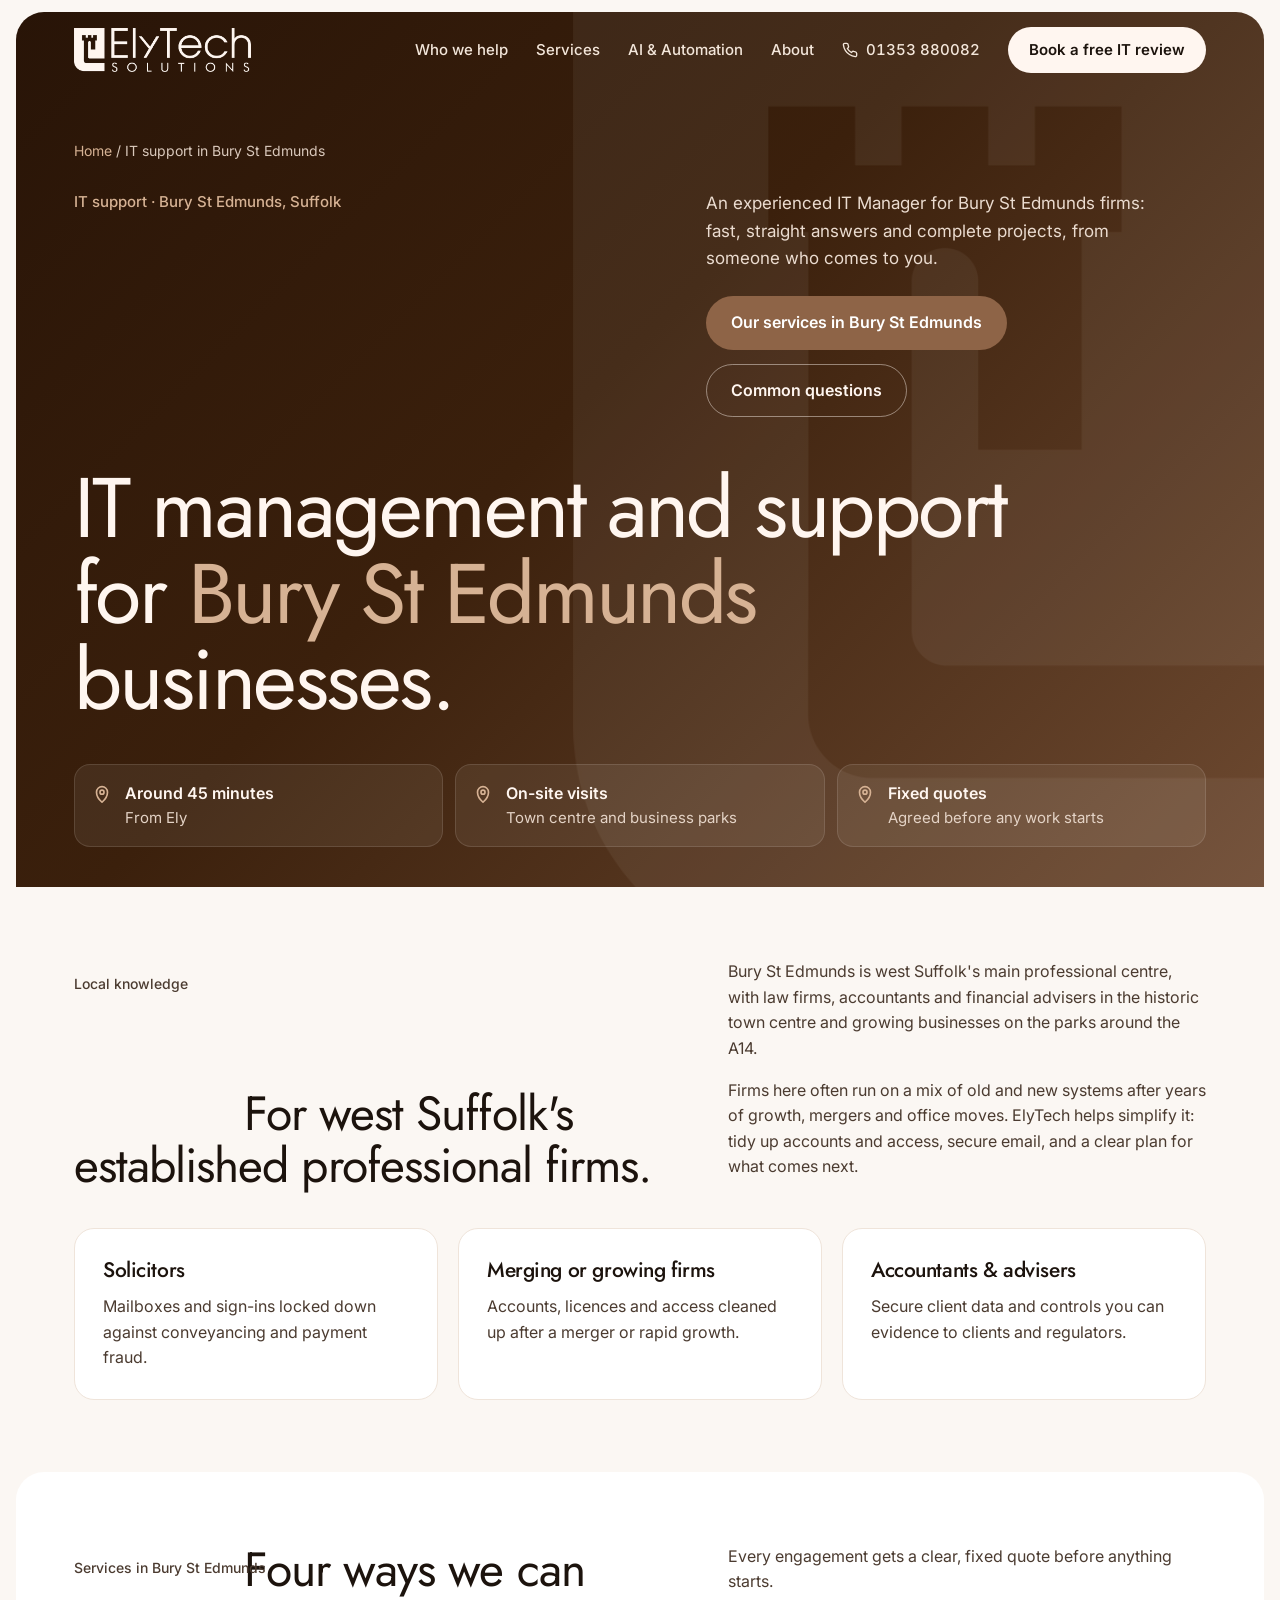
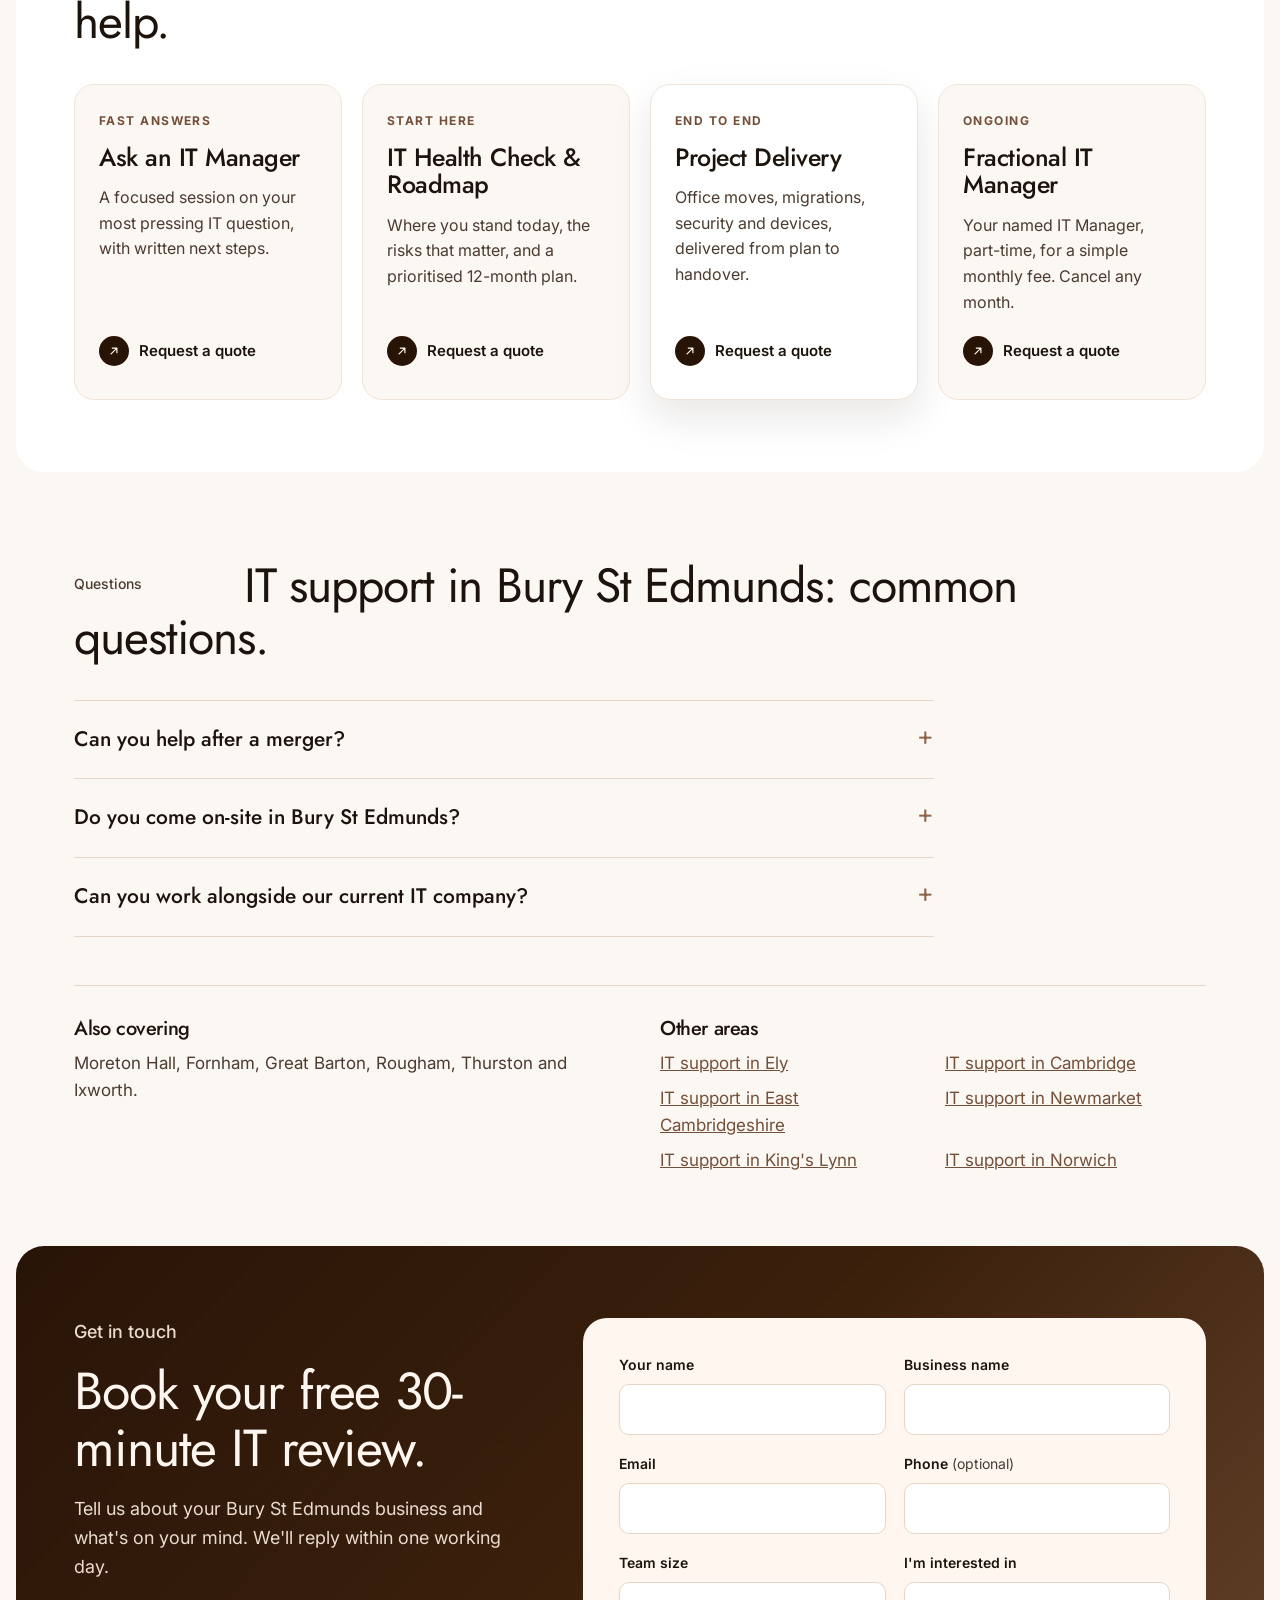
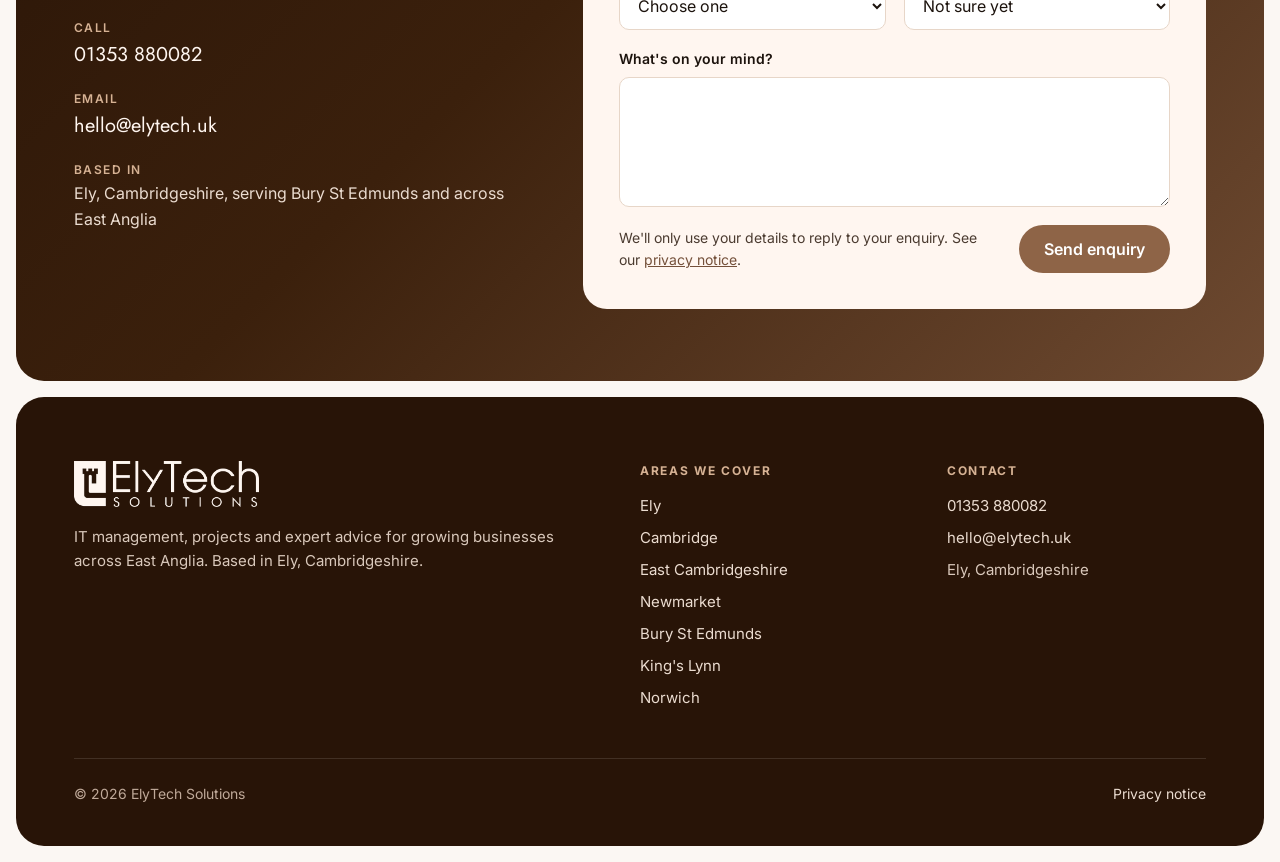
==== commit 6929ec55: "Stop hero buttons repeating the menu Desktop hero buttons now lead into the page (services, examples" ====
--- a/it-support-bury-st-edmunds/index.html
+++ b/it-support-bury-st-edmunds/index.html
@@ -51,8 +51,9 @@
     <h1>IT management and support for <em>Bury St&nbsp;Edmunds</em> businesses.</h1>
     <p class="lede">An experienced IT Manager for Bury St Edmunds firms: fast, straight answers and complete projects, from someone who comes to you.</p>
     <div class="actions">
-      <a class="btn btn-primary" href="#contact">Book a free 30-minute IT review</a>
-      <a class="btn btn-ghost-light" href="tel:+441353880082">Call 01353 880082</a>
+      <a class="btn btn-primary mobile-only" href="#contact">Book a free 30-minute IT review</a>
+      <a class="btn btn-primary desktop-only" href="#services">Our services in Bury St Edmunds</a>
+      <a class="btn btn-ghost-light" href="#questions">Common questions</a>
     </div>
     <div class="trust trust-3"><div><svg viewBox="0 0 24 24" fill="none" stroke-width="1.8" stroke-linecap="round" stroke-linejoin="round" aria-hidden="true"><path d="M12 21s-6-5.3-6-11a6 6 0 0112 0c0 5.7-6 11-6 11z"/><circle cx="12" cy="10" r="2.2"/></svg><p><strong>Around 45 minutes</strong>From Ely</p></div><div><svg viewBox="0 0 24 24" fill="none" stroke-width="1.8" stroke-linecap="round" stroke-linejoin="round" aria-hidden="true"><path d="M12 21s-6-5.3-6-11a6 6 0 0112 0c0 5.7-6 11-6 11z"/><circle cx="12" cy="10" r="2.2"/></svg><p><strong>On-site visits</strong>Town centre and business parks</p></div><div><svg viewBox="0 0 24 24" fill="none" stroke-width="1.8" stroke-linecap="round" stroke-linejoin="round" aria-hidden="true"><path d="M12 21s-6-5.3-6-11a6 6 0 0112 0c0 5.7-6 11-6 11z"/><circle cx="12" cy="10" r="2.2"/></svg><p><strong>Fixed quotes</strong>Agreed before any work starts</p></div></div>
   </div>
@@ -69,7 +70,7 @@
   </div>
 </section>
 
-<section class="section alt">
+<section class="section alt" id="services">
   <div class="wrap">
     <div class="section-head">
       <p class="eyebrow">Services in Bury St Edmunds</p>
@@ -85,7 +86,7 @@
   </div>
 </section>
 
-<section class="section">
+<section class="section" id="questions">
   <div class="wrap">
     <div class="section-head">
       <p class="eyebrow">Questions</p>
--- a/assets/site.css
+++ b/assets/site.css
@@ -473,3 +473,5 @@
 @media (max-width:600px){.site-footer{margin:0 8px 8px;border-radius:22px}}
 .section-head:not(:has(> p:not(.eyebrow))) h2{grid-column:1 / -1}
 @media (max-width:600px){.hero .trust{grid-template-columns:repeat(2,minmax(0,1fr));gap:8px}.hero .trust > div{padding:12px;flex-direction:column;gap:6px;font-size:13px}.hero .trust strong{font-size:14px}}
+.mobile-only{display:none}
+@media (max-width:860px){.mobile-only{display:inline-flex}.desktop-only{display:none}}
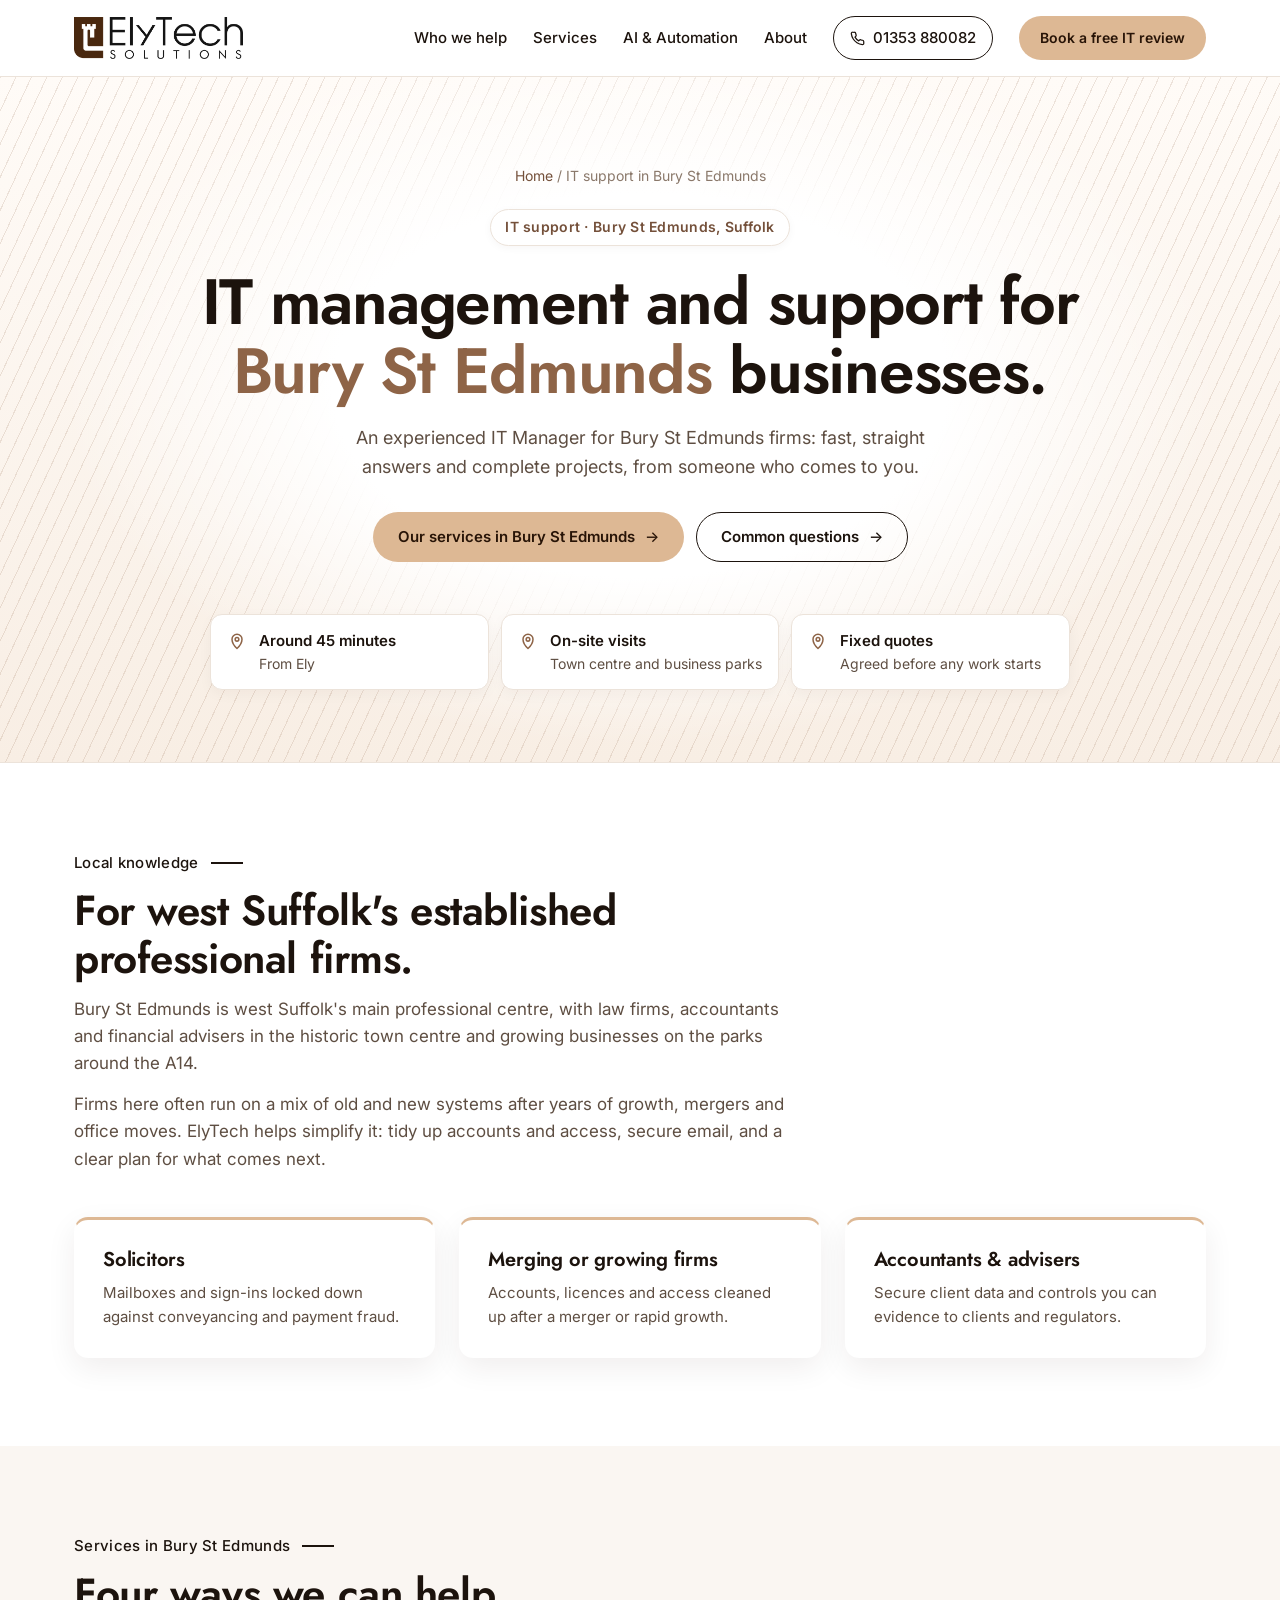
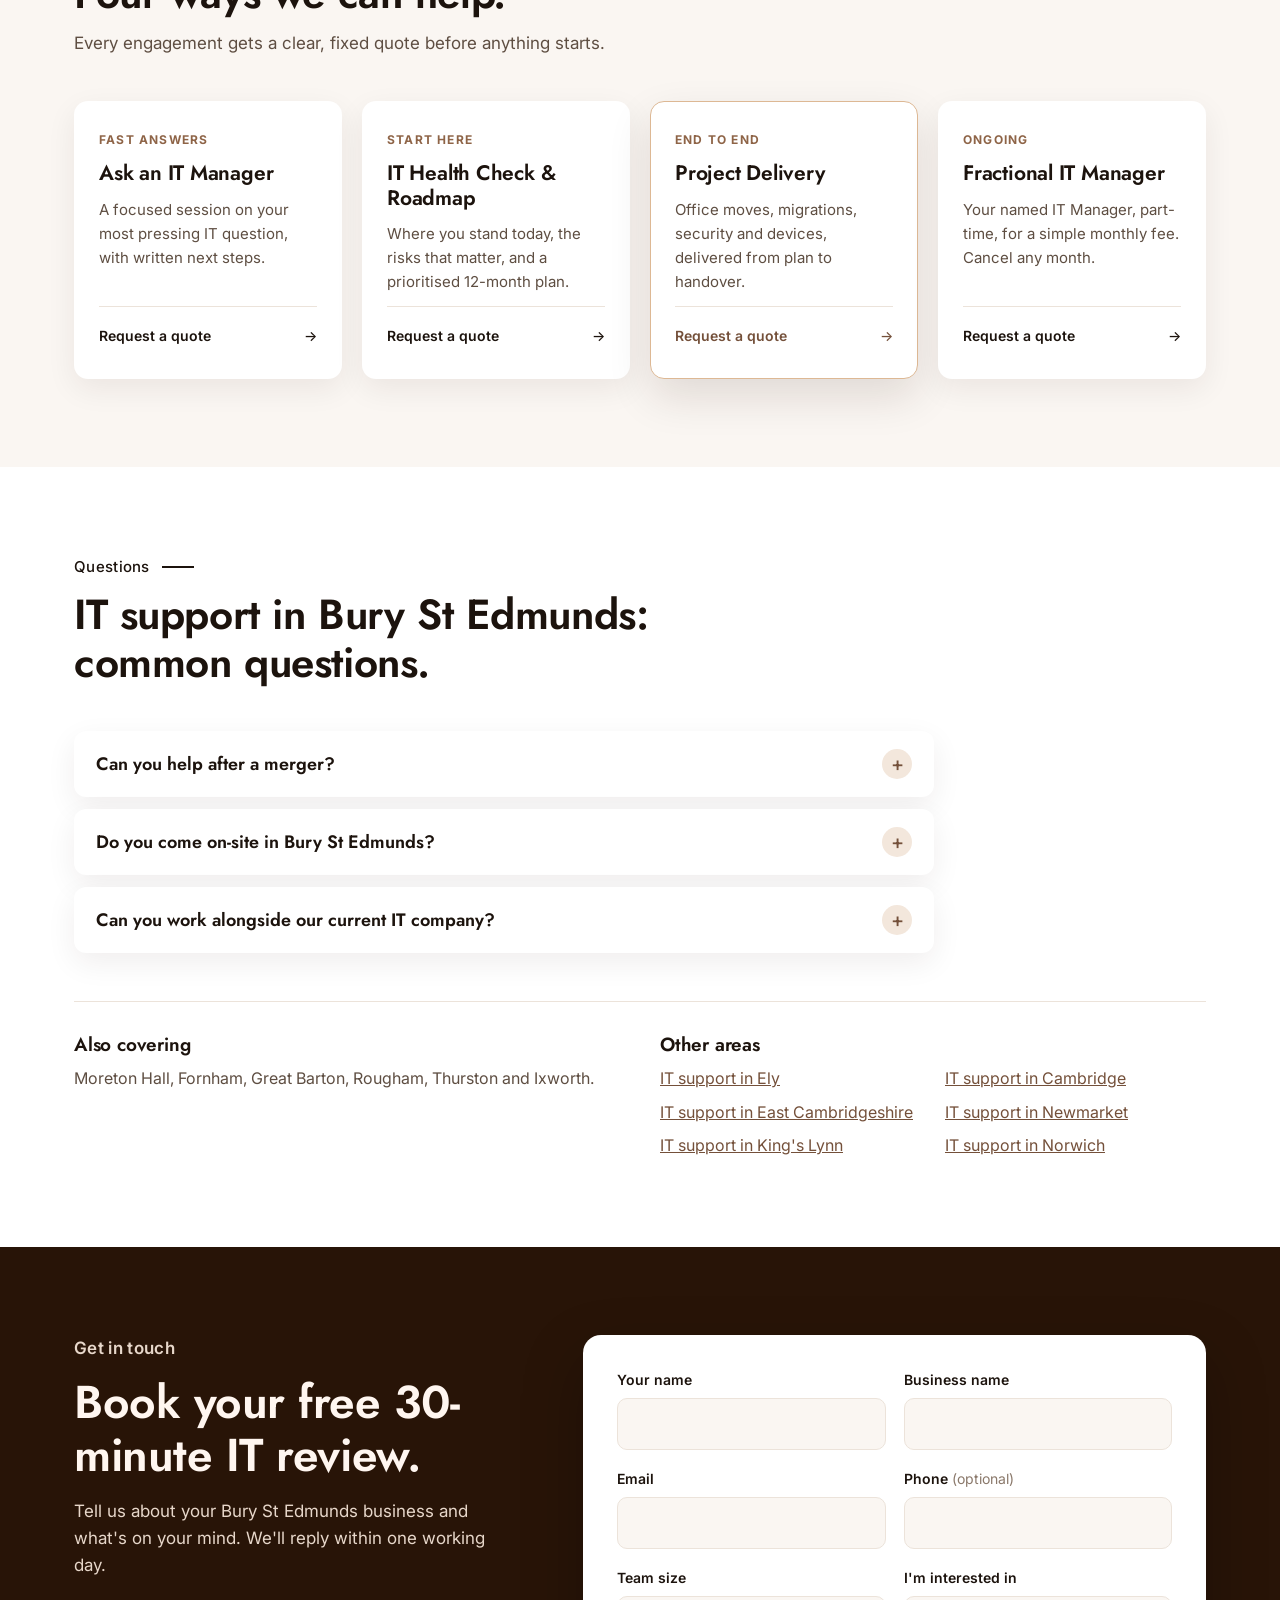
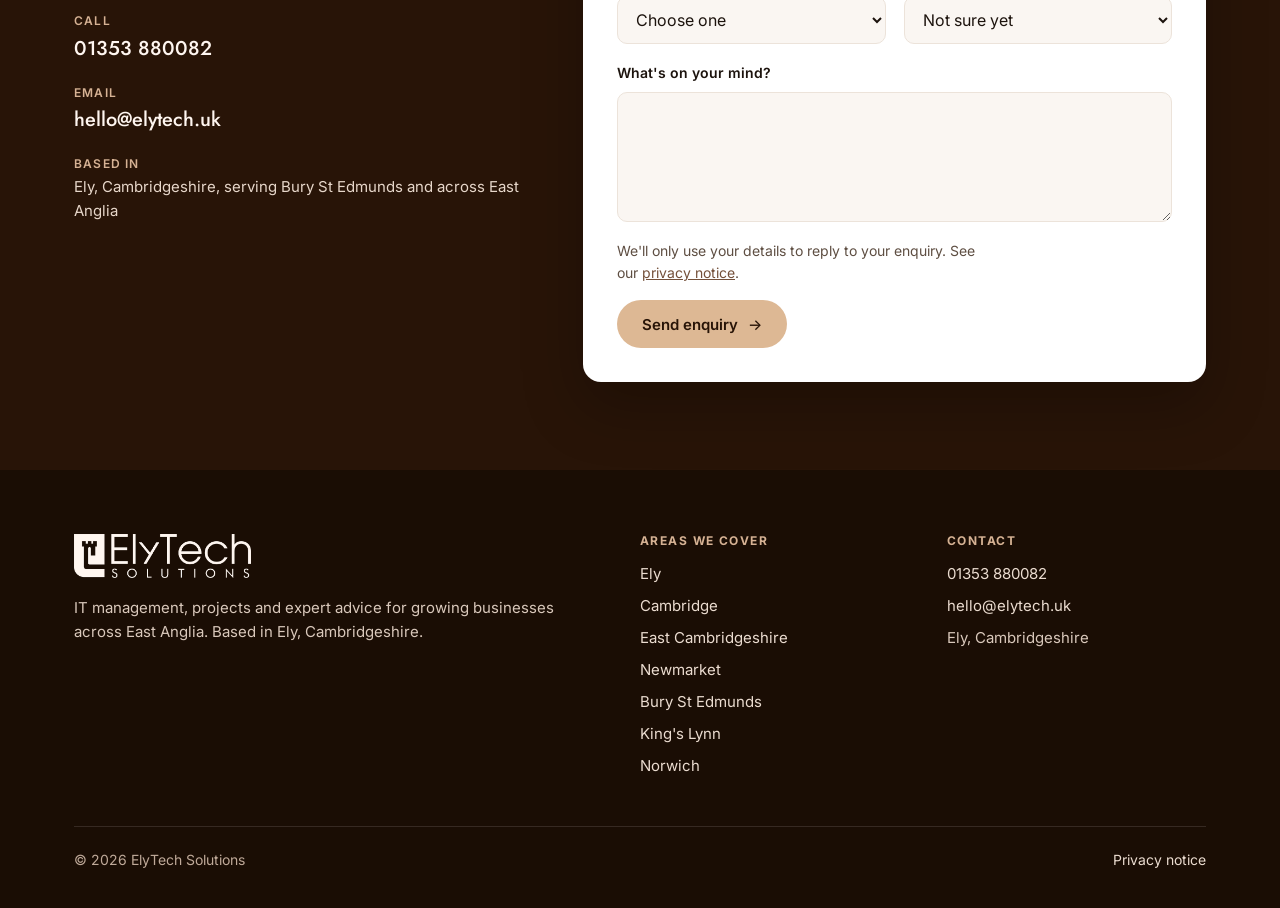
==== commit 8ee9ee27: "Rebuild styles after the IT Solutions landing page reference Fresh stylesheet: white full-width head" ====
--- a/it-support-bury-st-edmunds/index.html
+++ b/it-support-bury-st-edmunds/index.html
@@ -18,13 +18,13 @@
 <link rel="apple-touch-icon" href="/apple-touch-icon.png">
 <link rel="preconnect" href="https://fonts.googleapis.com">
 <link rel="preconnect" href="https://fonts.gstatic.com" crossorigin>
-<link href="https://fonts.googleapis.com/css2?family=Inter:wght@400;500;600;700&amp;family=Jost:wght@400;500&amp;display=swap" rel="stylesheet">
+<link href="https://fonts.googleapis.com/css2?family=Inter:wght@400;500;600;700&amp;family=Jost:wght@400;500;600;700&amp;display=swap" rel="stylesheet">
 <link rel="stylesheet" href="/assets/site.css">
 <script type="application/ld+json">{"@context": "https://schema.org", "@type": "ProfessionalService", "name": "ElyTech Solutions", "url": "https://elytech.uk/it-support-bury-st-edmunds/", "logo": "https://elytech.uk/assets/elytech-logo.png", "telephone": "+441353880082", "email": "hello@elytech.uk", "address": {"@type": "PostalAddress", "addressLocality": "Ely", "addressRegion": "Cambridgeshire", "addressCountry": "GB"}, "areaServed": {"@type": "Place", "name": "Bury St Edmunds, Suffolk"}, "description": "IT support, IT management and IT projects for businesses in Bury St Edmunds, Suffolk, from ElyTech Solutions, based in Ely. Fast expert answers, end-to-end projects and fixed quotes."}</script>
 <script type="application/ld+json">{"@context": "https://schema.org", "@type": "FAQPage", "mainEntity": [{"@type": "Question", "name": "Can you help after a merger?", "acceptedAnswer": {"@type": "Answer", "text": "Yes. Mergers usually leave duplicate accounts, unused licences and staff with access they no longer need. We clean it up and document it."}}, {"@type": "Question", "name": "Do you come on-site in Bury St Edmunds?", "acceptedAnswer": {"@type": "Answer", "text": "Yes. It's around 45 minutes from our Ely base, and on-site visits are planned around your diary."}}, {"@type": "Question", "name": "Can you work alongside our current IT company?", "acceptedAnswer": {"@type": "Answer", "text": "Yes. We can provide an independent review, manage a project, or act as your IT Manager alongside them."}}]}</script>
 <script type="application/ld+json">{"@context": "https://schema.org", "@type": "BreadcrumbList", "itemListElement": [{"@type": "ListItem", "position": 1, "name": "Home", "item": "https://elytech.uk/"}, {"@type": "ListItem", "position": 2, "name": "IT support in Bury St Edmunds", "item": "https://elytech.uk/it-support-bury-st-edmunds/"}]}</script>
 </head>
-<body class="has-hero">
+<body>
 <a class="skip" href="#main">Skip to content</a>
 <header class="site-header">
   <div class="wrap">
--- a/assets/site.css
+++ b/assets/site.css
@@ -1,477 +1,316 @@
+/* ElyTech Solutions — site styles (v4, Nov 2026)
+   Clean IT-services layout: white header, centred hero, dark brand band,
+   left-aligned section heads, crisp shadowed cards, full-width sections. */
+
 :root{
+  --white:#FFFFFF;
+  --bg:#FFFFFF;
+  --tint:#FAF6F2;
+  --line:#ECE3DA;
   --cream:#FFF6F0;
-  --sand:#F6E9DE;
-  --line:#E7D6C8;
+  --sand:#F3E7DC;
+  --accent:#DDB894;        /* light copper highlight, used like the reference's lime */
+  --accent-strong:#C99E77;
   --copper:#8E6447;
   --copper-dark:#74503A;
   --copper-light:#D6B294;
   --brown:#49280F;
   --espresso:#281407;
   --ink:#1C130D;
-  --body:#4B3B30;
-  --white:#FFFFFF;
-  --radius:16px;
+  --body:#5E4E42;
+  --muted:#8A786A;
+  --radius:14px;
+  --shadow:0 10px 30px rgba(40,20,7,.07);
+  --shadow-lift:0 18px 44px rgba(40,20,7,.12);
   --max:1180px;
   --display:'Jost','Century Gothic','Futura',system-ui,sans-serif;
   --text:'Inter',system-ui,-apple-system,'Segoe UI',sans-serif;
 }
 *{box-sizing:border-box}
 html{scroll-behavior:smooth;-webkit-text-size-adjust:100%}
-body{margin:0;background:var(--cream);color:var(--ink);font-family:var(--text);font-size:17px;line-height:1.6;-webkit-font-smoothing:antialiased}
+body{margin:0;background:var(--bg);color:var(--ink);font-family:var(--text);font-size:16px;line-height:1.6;-webkit-font-smoothing:antialiased}
 img{max-width:100%;display:block}
 a{color:var(--copper-dark)}
 a:hover{color:var(--brown)}
-:focus-visible{outline:3px solid var(--copper-light);outline-offset:3px;border-radius:4px}
-h1,h2,h3{font-family:var(--display);font-weight:500;letter-spacing:-0.01em;line-height:1.1;margin:0;color:inherit}
+:focus-visible{outline:3px solid var(--accent);outline-offset:3px;border-radius:4px}
+h1,h2,h3,h4{font-family:var(--display);color:inherit;margin:0;line-height:1.15;letter-spacing:-0.01em}
+h1,h2{font-weight:600}
+h3{font-weight:600}
 p{margin:0}
 .wrap{max-width:var(--max);margin:0 auto;padding:0 24px}
-.skip{position:absolute;left:-999px;top:8px;background:var(--white);padding:10px 14px;z-index:20}
+.skip{position:absolute;left:-999px;top:8px;background:var(--white);padding:10px 14px;z-index:30}
 .skip:focus{left:8px}
-
-/* Header */
-.site-header{position:sticky;top:0;z-index:10;background:rgba(255,246,240,.94);backdrop-filter:saturate(1.4) blur(8px);border-bottom:1px solid var(--line)}
+.brand .logo-light{display:none}
+.mobile-only{display:none}
+
+/* ---------- Header ---------- */
+.site-header{position:sticky;top:0;z-index:20;background:rgba(255,255,255,.96);backdrop-filter:saturate(1.4) blur(8px);border-bottom:1px solid var(--line)}
 .site-header .wrap{display:flex;align-items:center;justify-content:space-between;gap:20px;min-height:76px}
-.brand img{height:44px;width:auto}
-.nav{display:flex;align-items:center;gap:28px;font-size:15px;font-weight:500}
-.nav a{color:var(--ink);text-decoration:none}
-.nav a:hover{color:var(--copper-dark)}
-.nav .phone{font-variant-numeric:tabular-nums;color:var(--body)}
-
-/* Buttons */
-.btn{display:inline-flex;align-items:center;justify-content:center;gap:10px;min-height:48px;padding:13px 22px;border-radius:10px;font-weight:600;font-size:16px;text-decoration:none;border:1.5px solid transparent;cursor:pointer;font-family:var(--text);transition:background .15s,color .15s,border-color .15s}
-.btn-primary{background:var(--copper);color:var(--white)}
-.btn-primary:hover{background:var(--copper-dark);color:var(--white)}
-.btn-dark{background:var(--espresso);color:var(--cream)}
-.btn-dark:hover{background:var(--brown);color:var(--cream)}
-.btn-ghost-light{border-color:rgba(255,246,240,.45);color:var(--cream)}
-.btn-ghost-light:hover{border-color:var(--cream);color:var(--white)}
-.btn-small{min-height:44px;padding:10px 18px;font-size:15px}
-
-/* Hero */
-.hero{position:relative;overflow:hidden;background:var(--espresso);color:var(--cream)}
-.hero .mark{position:absolute;right:-60px;top:50%;transform:translateY(-50%);height:118%;width:auto;opacity:.07;pointer-events:none}
-.hero .wrap{position:relative;padding-top:96px;padding-bottom:88px}
-.eyebrow{font-size:13px;font-weight:600;letter-spacing:.14em;text-transform:uppercase;color:var(--copper)}
-.hero .eyebrow{color:var(--copper-light)}
-.hero h1{font-size:clamp(40px,6.2vw,76px);max-width:900px;margin:22px 0 26px}
-.hero h1 em{font-style:normal;color:var(--copper-light)}
-.hero .lede{font-size:clamp(18px,2vw,21px);max-width:680px;color:#EBDCD0}
-.hero .actions{display:flex;flex-wrap:wrap;gap:14px;margin-top:38px}
-.trust{display:grid;grid-template-columns:repeat(4,minmax(0,1fr));gap:24px;margin-top:72px;padding-top:32px;border-top:1px solid rgba(255,246,240,.16)}
-.trust div{display:flex;gap:12px;align-items:flex-start;font-size:15px;color:#E4D3C6}
-.trust strong{display:block;color:var(--cream);font-weight:600;font-size:16px}
-.trust svg{flex:none;width:22px;height:22px;stroke:var(--copper-light);margin-top:2px}
-
-/* Sections */
-section{scroll-margin-top:84px}
-.section{padding:104px 0}
-.section-head{display:flex;flex-direction:column;gap:14px;max-width:720px;margin-bottom:52px}
-.section-head h2{font-size:clamp(32px,4vw,48px)}
-.section-head p{font-size:18px;color:var(--body)}
-.alt{background:var(--white);border-top:1px solid var(--line);border-bottom:1px solid var(--line)}
-.dark{background:var(--brown);color:var(--cream)}
-.dark .section-head p{color:#EBDCD0}
-.dark .eyebrow{color:var(--copper-light)}
-
-/* Sectors */
-.sectors{display:grid;grid-template-columns:repeat(3,minmax(0,1fr));gap:20px}
-.sector{background:var(--white);border:1px solid var(--line);border-radius:var(--radius);padding:28px;display:flex;flex-direction:column;gap:10px}
-.sector h3{font-size:22px}
-.sector p{color:var(--body);font-size:16px}
-.sector .tag{font-size:13px;font-weight:600;color:var(--copper-dark);letter-spacing:.04em}
-
-/* Services */
-.services{display:grid;grid-template-columns:repeat(4,minmax(0,1fr));gap:20px}
-.service{background:var(--cream);border:1px solid var(--line);border-radius:var(--radius);padding:30px 26px;display:flex;flex-direction:column;gap:14px}
-.service.featured{background:var(--espresso);color:var(--cream);border-color:var(--espresso)}
-.service .kicker{font-size:12px;font-weight:700;letter-spacing:.12em;text-transform:uppercase;color:var(--copper-dark)}
-.service.featured .kicker{color:var(--copper-light)}
-.service h3{font-size:25px}
-.service p{font-size:16px;color:var(--body)}
-.service.featured p,.service.featured li{color:#EBDCD0}
-.service ul{margin:4px 0 8px;padding:0;list-style:none;display:flex;flex-direction:column;gap:9px;font-size:15px}
-.service li{display:flex;gap:10px;align-items:flex-start}
-.service li::before{content:"";flex:none;width:7px;height:7px;margin-top:9px;border-radius:2px;background:var(--copper)}
-.service.featured li::before{background:var(--copper-light)}
-.service .btn{margin-top:auto;align-self:flex-start}
-
-/* Projects */
-.projects{display:grid;grid-template-columns:repeat(3,minmax(0,1fr));gap:1px;background:rgba(255,246,240,.14);border:1px solid rgba(255,246,240,.14);border-radius:var(--radius);overflow:hidden}
-.project{background:var(--brown);padding:32px 30px;display:flex;flex-direction:column;gap:10px}
-.project .num{font-family:var(--display);font-size:15px;color:var(--copper-light);letter-spacing:.08em}
-.project h3{font-size:23px;color:var(--cream)}
-.project p{color:#E4D3C6;font-size:16px}
-
-/* Standard */
-.standard{display:grid;grid-template-columns:repeat(4,minmax(0,1fr));gap:36px}
-.standard div{display:flex;flex-direction:column;gap:10px;border-top:2px solid var(--copper);padding-top:20px}
-.standard h3{font-size:21px}
-.standard p{color:var(--body);font-size:16px}
-
-/* Steps */
-.steps{display:grid;grid-template-columns:repeat(3,minmax(0,1fr));gap:20px;counter-reset:step}
-.step{background:var(--white);border:1px solid var(--line);border-radius:var(--radius);padding:30px;display:flex;flex-direction:column;gap:10px}
-.step::before{counter-increment:step;content:"0" counter(step);font-family:var(--display);font-size:40px;color:var(--copper);line-height:1}
-.step h3{font-size:22px}
-.step p{color:var(--body);font-size:16px}
-
-/* About */
-.about{display:grid;grid-template-columns:minmax(0,5fr) minmax(0,7fr);gap:64px;align-items:center}
-.about-card{background:var(--espresso);border-radius:24px;aspect-ratio:4/5;display:flex;align-items:center;justify-content:center;position:relative;overflow:hidden}
-.about-card img{width:46%;height:auto}
-.about-card span{position:absolute;left:28px;bottom:24px;color:var(--copper-light);font-size:13px;letter-spacing:.14em;text-transform:uppercase;font-weight:600}
-.about-copy{display:flex;flex-direction:column;gap:18px}
-.about-copy h2{font-size:clamp(32px,4vw,46px)}
-.about-copy p{font-size:18px;color:var(--body)}
-.chips{display:flex;flex-wrap:wrap;gap:10px;margin-top:8px}
-.chips span{background:var(--white);border:1px solid var(--line);padding:8px 14px;border-radius:999px;font-size:14px;font-weight:500}
-
-/* FAQ */
-.faq{max-width:860px;display:flex;flex-direction:column}
-.faq details{border-bottom:1px solid var(--line);padding:22px 0}
-.faq details:first-child{border-top:1px solid var(--line)}
-.faq summary{cursor:pointer;list-style:none;display:flex;justify-content:space-between;gap:24px;font-family:var(--display);font-size:21px;font-weight:500}
-.faq summary::-webkit-details-marker{display:none}
-.faq summary::after{content:"+";font-family:var(--text);font-weight:400;font-size:26px;line-height:1;color:var(--copper)}
-.faq details[open] summary::after{content:"\2212"}
-.faq details p{margin-top:12px;color:var(--body);max-width:760px}
-
-/* Contact */
-.contact{background:var(--espresso);color:var(--cream)}
-.contact-grid{display:grid;grid-template-columns:minmax(0,5fr) minmax(0,7fr);gap:64px}
-.contact h2{font-size:clamp(34px,4.4vw,52px);margin:16px 0 18px}
-.contact .intro p{color:#EBDCD0;font-size:18px}
-.contact-list{list-style:none;padding:0;margin:36px 0 0;display:flex;flex-direction:column;gap:18px}
-.contact-list li{display:flex;flex-direction:column;gap:2px}
-.contact-list small{font-size:12px;letter-spacing:.12em;text-transform:uppercase;color:var(--copper-light);font-weight:600}
-.contact-list a{color:var(--cream);font-size:20px;text-decoration:none;font-family:var(--display)}
-.contact-list a:hover{color:var(--copper-light)}
-.contact-list span{font-size:16px;color:#EBDCD0}
-form.enquiry{background:var(--cream);color:var(--ink);border-radius:20px;padding:36px;display:grid;grid-template-columns:1fr 1fr;gap:18px}
-.field{display:flex;flex-direction:column;gap:7px}
-.field.full{grid-column:1/-1}
-.field label{font-size:14px;font-weight:600}
-.field label span{font-weight:400;color:var(--body)}
-.field input,.field select,.field textarea{font:inherit;font-size:16px;color:var(--ink);background:var(--white);border:1.5px solid var(--line);border-radius:10px;padding:12px 14px;min-height:48px;width:100%}
-.field textarea{min-height:130px;resize:vertical}
-.field input:focus,.field select:focus,.field textarea:focus{outline:none;border-color:var(--copper);box-shadow:0 0 0 3px rgba(142,100,71,.18)}
-.form-foot{grid-column:1/-1;display:flex;flex-wrap:wrap;align-items:center;justify-content:space-between;gap:16px}
-.form-foot p{font-size:14px;color:var(--body);max-width:380px}
-.hidden{position:absolute;left:-9999px}
-
-/* Footer */
-.site-footer{background:var(--espresso);color:#D9C8BB;border-top:1px solid rgba(255,246,240,.12);font-size:15px}
-.site-footer .wrap{display:grid;grid-template-columns:minmax(0,2fr) repeat(2,minmax(0,1fr));gap:48px;padding-top:64px;padding-bottom:40px}
-.site-footer img{height:46px;width:auto;margin-bottom:18px}
-.site-footer h4{margin:0 0 14px;font-size:12px;letter-spacing:.14em;text-transform:uppercase;color:var(--copper-light)}
-.site-footer ul{list-style:none;margin:0;padding:0;display:flex;flex-direction:column;gap:8px}
-.site-footer a{color:#EBDCD0;text-decoration:none}
-.site-footer a:hover{color:var(--white)}
-.legal{grid-column:1/-1;border-top:1px solid rgba(255,246,240,.12);padding-top:24px;display:flex;flex-wrap:wrap;justify-content:space-between;gap:12px;font-size:14px;color:#BFA999}
-
-/* Simple pages */
-.page{padding:96px 0 120px}
-.page .wrap{max-width:780px}
-.page h1{font-size:clamp(36px,5vw,54px);margin:16px 0 24px}
-.page h2{font-size:26px;margin:40px 0 12px}
-.page p,.page li{color:var(--body);font-size:17px}
-.page p+p{margin-top:14px}
-
-/* Responsive */
-@media (max-width:1060px){
-  .services{grid-template-columns:repeat(2,minmax(0,1fr))}
-  .standard{grid-template-columns:repeat(2,minmax(0,1fr))}
-  .trust{grid-template-columns:repeat(2,minmax(0,1fr))}
-}
-@media (max-width:860px){
-  .nav .link{display:none}
-  .sectors,.projects,.steps{grid-template-columns:minmax(0,1fr)}
-  .about,.contact-grid{grid-template-columns:minmax(0,1fr);gap:40px}
-  .about-card{aspect-ratio:16/10}
-  .about-card img{width:22%}
-  .site-footer .wrap{grid-template-columns:minmax(0,1fr)}
-  .section{padding:80px 0}
-}
-@media (max-width:600px){
-  body{font-size:16px}
-  .brand img{height:36px}
-  .nav .phone{display:none}
-  .services,.standard,.trust{grid-template-columns:minmax(0,1fr)}
-  .hero .wrap{padding-top:64px;padding-bottom:64px}
-  .trust{margin-top:48px}
-  form.enquiry{grid-template-columns:minmax(0,1fr);padding:24px}
-  .wrap{padding:0 16px}
-}
-@media (prefers-reduced-motion:reduce){html{scroll-behavior:auto}}
-
-/* Location pages and areas */
-.crumbs{font-size:14px;color:#D9C8BB;margin-bottom:28px}
-.crumbs a{color:var(--copper-light);text-decoration:none}
-.crumbs a:hover{color:var(--cream)}
-.trust-3{grid-template-columns:repeat(3,minmax(0,1fr))}
-.local .section-head p+p{margin-top:4px}
-.sectors-3 .sector h3{font-size:21px}
-.services-compact .service{padding:26px 24px}
-.coverage{display:grid;grid-template-columns:minmax(0,1fr) minmax(0,1fr);gap:40px;margin-top:64px;padding-top:40px;border-top:1px solid var(--line)}
-.coverage h3{font-size:20px;margin-bottom:10px}
-.coverage p{color:var(--body)}
-.coverage ul{list-style:none;margin:0;padding:0;display:grid;grid-template-columns:repeat(2,minmax(0,1fr));gap:8px 24px}
-.areas{display:grid;grid-template-columns:repeat(4,minmax(0,1fr));gap:16px}
-.area{display:flex;flex-direction:column;gap:4px;background:var(--cream);border:1px solid var(--line);border-radius:14px;padding:22px 22px 20px;text-decoration:none;color:var(--ink);transition:border-color .15s,transform .15s}
-.area:hover{border-color:var(--copper);color:var(--ink);transform:translateY(-2px)}
-.area span{font-size:12px;letter-spacing:.12em;text-transform:uppercase;color:var(--copper-dark);font-weight:600}
-.area strong{font-family:var(--display);font-weight:500;font-size:22px}
-.area strong::after{content:"\00a0\2192";color:var(--copper)}
-@media (max-width:1060px){.areas{grid-template-columns:repeat(2,minmax(0,1fr))}}
-@media (max-width:860px){.trust-3,.coverage{grid-template-columns:minmax(0,1fr)}}
-@media (max-width:600px){.areas,.coverage ul{grid-template-columns:minmax(0,1fr)}}
-@media (prefers-reduced-motion:reduce){.area{transition:none}.area:hover{transform:none}}
-/* Mobile menu */
+.brand img{height:42px;width:auto}
+.nav{display:flex;align-items:center;gap:26px;font-size:15px;font-weight:500}
+.nav a{white-space:nowrap}
+.nav .link{color:var(--ink);text-decoration:none}
+.nav .link:hover{color:var(--copper-dark)}
+.nav .phone{display:inline-flex;align-items:center;gap:8px;color:var(--ink);text-decoration:none;border:1px solid var(--ink);border-radius:999px;padding:9px 16px;min-height:44px}
+.nav .phone:hover{background:var(--ink);color:var(--white)}
+.nav .phone::before{content:"";flex:none;width:15px;height:15px;background:currentColor;-webkit-mask:url("data:image/svg+xml,%3Csvg xmlns='http://www.w3.org/2000/svg' viewBox='0 0 24 24' fill='none' stroke='black' stroke-width='2' stroke-linecap='round' stroke-linejoin='round'%3E%3Cpath d='M22 16.9v3a2 2 0 0 1-2.2 2 19.8 19.8 0 0 1-8.6-3.1 19.5 19.5 0 0 1-6-6A19.8 19.8 0 0 1 2.1 4.2 2 2 0 0 1 4.1 2h3a2 2 0 0 1 2 1.7c.1.9.4 1.8.7 2.7a2 2 0 0 1-.5 2.1L8 9.8a16 16 0 0 0 6 6l1.3-1.3a2 2 0 0 1 2.1-.4c.9.3 1.8.6 2.7.7a2 2 0 0 1 1.7 2z'/%3E%3C/svg%3E") center/contain no-repeat;mask:url("data:image/svg+xml,%3Csvg xmlns='http://www.w3.org/2000/svg' viewBox='0 0 24 24' fill='none' stroke='black' stroke-width='2' stroke-linecap='round' stroke-linejoin='round'%3E%3Cpath d='M22 16.9v3a2 2 0 0 1-2.2 2 19.8 19.8 0 0 1-8.6-3.1 19.5 19.5 0 0 1-6-6A19.8 19.8 0 0 1 2.1 4.2 2 2 0 0 1 4.1 2h3a2 2 0 0 1 2 1.7c.1.9.4 1.8.7 2.7a2 2 0 0 1-.5 2.1L8 9.8a16 16 0 0 0 6 6l1.3-1.3a2 2 0 0 1 2.1-.4c.9.3 1.8.6 2.7.7a2 2 0 0 1 1.7 2z'/%3E%3C/svg%3E") center/contain no-repeat}
 .menu-toggle{display:none;width:44px;height:44px;padding:11px 10px;border:1px solid var(--line);border-radius:10px;background:transparent;cursor:pointer;flex-direction:column;justify-content:space-between}
 .menu-toggle span{display:block;height:2px;border-radius:2px;background:var(--ink);transition:transform .2s,opacity .2s}
 .menu-open .menu-toggle span:nth-child(1){transform:translateY(10px) rotate(45deg)}
 .menu-open .menu-toggle span:nth-child(2){opacity:0}
 .menu-open .menu-toggle span:nth-child(3){transform:translateY(-10px) rotate(-45deg)}
+
+/* ---------- Buttons ---------- */
+.btn{display:inline-flex;align-items:center;justify-content:center;gap:10px;min-height:48px;padding:12px 24px;border-radius:999px;font-weight:600;font-size:15px;text-decoration:none;border:1.5px solid transparent;cursor:pointer;font-family:var(--text);transition:background .15s,color .15s,border-color .15s,box-shadow .15s}
+.btn::after{content:"\2192";font-weight:500}
+.btn-small{min-height:44px;padding:9px 20px;font-size:14px}
+.btn-primary{background:var(--accent);color:var(--espresso)}
+.btn-primary:hover{background:var(--accent-strong);color:var(--espresso)}
+.btn-dark{background:var(--espresso);color:var(--cream)}
+.btn-dark:hover{background:var(--brown);color:var(--cream)}
+.btn-outline,.btn-soft{background:transparent;color:var(--ink);border-color:var(--ink)}
+.btn-outline:hover,.btn-soft:hover{background:var(--ink);color:var(--white)}
+.btn-ghost-light{background:transparent;color:var(--ink);border-color:var(--ink)}
+.btn-ghost-light:hover{background:var(--ink);color:var(--white)}
+.nav .btn::after{content:none}
+
+/* ---------- Hero (centred) ---------- */
+.hero{position:relative;overflow:hidden;background:
+  radial-gradient(ellipse 60% 70% at 50% 45%,rgba(255,255,255,1) 40%,rgba(255,255,255,0) 75%),
+  repeating-linear-gradient(115deg,rgba(142,100,71,.16) 0 1px,transparent 1px 14px),
+  linear-gradient(180deg,#FFFBF7,#F8EEE4);border-bottom:1px solid var(--line)}
+.hero .mark{display:none}
+.hero .wrap{position:relative;display:flex;flex-direction:column;align-items:center;text-align:center;padding-top:88px;padding-bottom:72px}
+.crumbs{align-self:center;font-size:14px;color:var(--muted);margin-bottom:22px}
+.crumbs a{color:var(--copper-dark);text-decoration:none}
+.eyebrow{font-size:14px;font-weight:600;color:var(--copper-dark);letter-spacing:.02em}
+.hero .eyebrow{display:inline-flex;align-items:center;gap:8px;background:var(--white);border:1px solid var(--line);border-radius:999px;padding:6px 14px;box-shadow:0 2px 8px rgba(40,20,7,.04)}
+.hero h1{font-size:clamp(38px,5.4vw,64px);line-height:1.08;max-width:880px;margin:22px auto 18px;letter-spacing:-0.02em}
+.hero h1 em{font-style:normal;color:var(--copper)}
+.hero .lede{font-size:clamp(16px,1.6vw,18px);color:var(--body);max-width:640px}
+.hero .actions{display:flex;flex-wrap:wrap;justify-content:center;gap:12px;margin-top:30px}
+.trust{display:grid;grid-template-columns:repeat(4,minmax(0,1fr));gap:12px;width:100%;max-width:980px;margin-top:52px;text-align:left}
+.trust-3{grid-template-columns:repeat(3,minmax(0,1fr));max-width:860px}
+.trust > div{display:flex;gap:12px;align-items:flex-start;background:var(--white);border:1px solid var(--line);border-radius:12px;padding:14px 16px;box-shadow:0 4px 14px rgba(40,20,7,.04);font-size:14px;color:var(--body)}
+.trust strong{display:block;color:var(--ink);font-weight:600;font-size:15px}
+.trust svg{flex:none;width:20px;height:20px;stroke:var(--copper);margin-top:2px}
+
+/* ---------- Dark brand band ---------- */
+.platforms{background:var(--espresso);color:var(--cream);padding:30px 0}
+.platforms .wrap{display:flex;align-items:center;gap:40px}
+.platforms p{flex:none;font-size:13px;color:var(--copper-light);max-width:120px;line-height:1.35}
+.platforms ul{list-style:none;margin:0;padding:0;flex:1;display:flex;justify-content:space-between;align-items:center;gap:20px;flex-wrap:nowrap}
+.platforms li{font-family:var(--display);font-size:clamp(17px,1.8vw,22px);font-weight:600;letter-spacing:-0.01em;color:#F6E9DD;white-space:nowrap;opacity:.92}
+
+/* ---------- Sections ---------- */
+section{scroll-margin-top:84px}
+.section{padding:88px 0}
+.alt{background:var(--tint)}
+.section-head{display:flex;flex-direction:column;gap:12px;max-width:720px;margin-bottom:44px}
+.section-head .eyebrow{display:inline-flex;align-items:center;gap:12px;color:var(--ink);font-weight:500;font-size:15px}
+.section-head .eyebrow::after{content:"";width:32px;height:2px;background:var(--ink)}
+.section-head h2{font-size:clamp(30px,3.6vw,42px)}
+.section-head p:not(.eyebrow){font-size:17px;color:var(--body)}
+.dark{background:var(--espresso);color:var(--cream)}
+.dark .section-head .eyebrow{color:var(--copper-light)}
+.dark .section-head .eyebrow::after{background:var(--copper-light)}
+.dark .section-head p:not(.eyebrow){color:#E7D7CA}
+
+/* ---------- Cards ---------- */
+.sectors{display:grid;grid-template-columns:repeat(3,minmax(0,1fr));gap:24px}
+.sector,.service,.step,.example,.area{background:var(--white);border:1.5px solid transparent;border-radius:var(--radius);box-shadow:var(--shadow);transition:transform .2s,box-shadow .2s,border-color .2s}
+.sector:hover,.service:hover,.step:hover,.example:hover{transform:translateY(-3px);box-shadow:var(--shadow-lift);border-color:var(--accent)}
+.sector{padding:28px;display:flex;flex-direction:column;gap:10px}
+.sector .icon{width:44px;height:44px;border-radius:10px;background:linear-gradient(135deg,var(--copper-light),var(--copper));color:var(--white);display:flex;align-items:center;justify-content:center;margin-bottom:8px;box-shadow:0 6px 14px rgba(142,100,71,.25)}
+.sector .icon svg{width:22px;height:22px}
+.sector h3{font-size:20px}
+.sector p{color:var(--body);font-size:15px}
+.sector .tag,.example .tag{order:-1;display:none}
+.sectors-3 .sector{border-top:3px solid var(--accent)}
+
+.services{display:grid;grid-template-columns:repeat(4,minmax(0,1fr));gap:20px}
+.service{padding:28px 24px;display:flex;flex-direction:column;gap:12px}
+.service .kicker{font-size:12px;font-weight:700;letter-spacing:.1em;text-transform:uppercase;color:var(--copper)}
+.service h3{font-size:21px}
+.service p{font-size:15px;color:var(--body)}
+.service ul{margin:2px 0 6px;padding:0;list-style:none;display:flex;flex-direction:column;gap:8px;font-size:14px;color:var(--body)}
+.service li{display:flex;gap:10px;align-items:flex-start}
+.service li::before{content:"";flex:none;width:16px;height:16px;margin-top:3px;border-radius:50%;background:var(--sand) url("data:image/svg+xml,%3Csvg xmlns='http://www.w3.org/2000/svg' viewBox='0 0 24 24' fill='none' stroke='%2374503A' stroke-width='3' stroke-linecap='round' stroke-linejoin='round'%3E%3Cpath d='M6 12l4 4 8-8'/%3E%3C/svg%3E") center/10px no-repeat}
+.service .btn{margin-top:auto;align-self:stretch;justify-content:space-between;background:none;color:var(--ink);border:0;border-top:1px solid var(--line);border-radius:0;padding:16px 0 0;min-height:44px;font-size:14px}
+.service .btn:hover{color:var(--copper-dark);background:none}
+.service.featured{border-color:var(--accent);box-shadow:var(--shadow-lift)}
+.service.featured .btn{color:var(--copper-dark)}
+
+/* Projects (dark band) */
+.projects{display:grid;grid-template-columns:repeat(3,minmax(0,1fr));gap:20px}
+.project{background:rgba(255,246,240,.05);border:1px solid rgba(255,246,240,.12);border-radius:var(--radius);padding:28px;display:flex;flex-direction:column;gap:8px}
+.project .num{font-family:var(--display);font-weight:600;font-size:14px;color:var(--accent)}
+.project h3{font-size:20px;color:var(--cream)}
+.project p{color:#E2D1C3;font-size:15px}
+
+/* Examples */
+.examples{display:grid;grid-template-columns:repeat(2,minmax(0,1fr));gap:24px}
+.example{padding:30px;display:flex;flex-direction:column;gap:18px}
+.example .tag{display:inline-block;align-self:flex-start;background:var(--sand);color:var(--copper-dark);padding:4px 12px;border-radius:999px;font-size:12px;font-weight:600}
+.example-head{display:flex;flex-direction:column;gap:6px}
+.example h3{font-size:22px}
+.example .meta{font-size:14px;color:var(--muted)}
+.example dl{margin:0;display:flex;flex-direction:column;gap:12px}
+.example dl div{border-top:1px solid var(--line);padding-top:12px}
+.example dt{font-size:12px;font-weight:700;letter-spacing:.1em;text-transform:uppercase;color:var(--copper);margin-bottom:4px}
+.example dd{margin:0;font-size:15px;color:var(--ink)}
+.example-foot{margin-top:auto;display:flex;flex-wrap:wrap;justify-content:space-between;align-items:center;gap:12px;padding-top:14px;border-top:1px solid var(--line);font-size:14px;color:var(--muted)}
+.example-foot a{font-weight:600;text-decoration:none;color:var(--copper-dark);min-height:44px;display:inline-flex;align-items:center}
+.example-foot a::after{content:"\00a0\2192"}
+
+/* Split section (Why ElyTech) */
+.split{display:grid;grid-template-columns:minmax(0,1fr) minmax(0,1fr);gap:64px;align-items:center}
+.split-copy .section-head{margin-bottom:24px}
+.checks{list-style:none;margin:0 0 30px;padding:0;display:flex;flex-direction:column;gap:16px}
+.checks li{position:relative;padding-left:36px;color:var(--body);font-size:16px}
+.checks li strong{color:var(--ink)}
+.checks li::before{content:"";position:absolute;left:0;top:2px;width:22px;height:22px;border-radius:50%;background:var(--accent) url("data:image/svg+xml,%3Csvg xmlns='http://www.w3.org/2000/svg' viewBox='0 0 24 24' fill='none' stroke='%23281407' stroke-width='3' stroke-linecap='round' stroke-linejoin='round'%3E%3Cpath d='M6 12l4 4 8-8'/%3E%3C/svg%3E") center/12px no-repeat}
+.split-visual{position:relative;border-radius:20px;overflow:hidden;aspect-ratio:1/1;background:linear-gradient(150deg,var(--brown),var(--copper));display:flex;align-items:center;justify-content:center;box-shadow:var(--shadow-lift)}
+.split-visual img{width:34%;height:auto}
+.split-visual p{position:absolute;left:24px;bottom:22px;color:var(--cream);font-size:16px}
+.split-visual::before{content:"";position:absolute;inset:0;background:repeating-linear-gradient(115deg,rgba(255,246,240,.06) 0 1px,transparent 1px 16px)}
+
+/* Steps */
+.steps{display:grid;grid-template-columns:repeat(3,minmax(0,1fr));gap:24px;counter-reset:step}
+.step{padding:28px;display:flex;flex-direction:column;gap:10px}
+.step::before{counter-increment:step;content:"0" counter(step);width:44px;height:44px;border-radius:10px;background:var(--accent);color:var(--espresso);display:flex;align-items:center;justify-content:center;font-family:var(--display);font-weight:600;font-size:16px;margin-bottom:6px}
+.step h3{font-size:20px}
+.step p{color:var(--body);font-size:15px}
+
+/* About */
+.about{display:grid;grid-template-columns:minmax(0,5fr) minmax(0,7fr);gap:64px;align-items:center}
+.about-card{border-radius:20px;aspect-ratio:4/5;background:linear-gradient(150deg,var(--espresso),var(--brown));display:flex;align-items:center;justify-content:center;position:relative;overflow:hidden;box-shadow:var(--shadow-lift)}
+.about-card img{width:42%;height:auto}
+.about-card span{position:absolute;left:24px;bottom:20px;color:var(--copper-light);font-size:14px;font-weight:500}
+.about-copy{display:flex;flex-direction:column;gap:16px}
+.about-copy .eyebrow{display:inline-flex;align-items:center;gap:12px;color:var(--ink);font-weight:500;font-size:15px}
+.about-copy .eyebrow::after{content:"";width:32px;height:2px;background:var(--ink)}
+.about-copy h2{font-size:clamp(30px,3.6vw,42px)}
+.about-copy p{font-size:17px;color:var(--body)}
+.chips{display:flex;flex-wrap:wrap;gap:8px;margin-top:6px}
+.chips span{background:var(--tint);border:1px solid var(--line);padding:7px 14px;border-radius:999px;font-size:13px;font-weight:500}
+.stats{display:grid;grid-template-columns:repeat(3,minmax(0,1fr));gap:20px;margin:56px 0 0}
+.stats div{background:var(--white);border-radius:var(--radius);box-shadow:var(--shadow);padding:24px 28px}
+.stats dt{font-family:var(--display);font-weight:600;font-size:clamp(36px,4vw,48px);line-height:1;color:var(--copper)}
+.stats dd{margin:10px 0 0;color:var(--body);font-size:15px}
+
+/* Areas */
+.areas{display:grid;grid-template-columns:repeat(4,minmax(0,1fr));gap:16px}
+.area{display:flex;flex-direction:column;gap:4px;padding:20px 22px;text-decoration:none;color:var(--ink)}
+.area:hover{border-color:var(--accent);box-shadow:var(--shadow-lift);transform:translateY(-2px);color:var(--ink)}
+.area span{font-size:12px;letter-spacing:.1em;text-transform:uppercase;color:var(--copper);font-weight:600}
+.area strong{font-family:var(--display);font-weight:600;font-size:20px}
+.area strong::after{content:"\00a0\2192";color:var(--copper)}
+
+/* FAQ */
+.faq{max-width:860px;display:flex;flex-direction:column;gap:12px}
+.faq details{background:var(--white);border-radius:12px;box-shadow:var(--shadow);padding:18px 22px}
+.faq summary{cursor:pointer;list-style:none;display:flex;justify-content:space-between;align-items:center;gap:24px;font-family:var(--display);font-size:18px;font-weight:600}
+.faq summary::-webkit-details-marker{display:none}
+.faq summary::after{content:"+";flex:none;width:30px;height:30px;border-radius:50%;background:var(--sand);color:var(--copper-dark);display:flex;align-items:center;justify-content:center;font-family:var(--text);font-weight:500;font-size:20px;line-height:1}
+.faq details[open] summary::after{content:"\2212";background:var(--accent);color:var(--espresso)}
+.faq details p{margin-top:10px;color:var(--body);max-width:760px}
+
+/* Area-page extras */
+.local .section-head p+p{margin-top:2px}
+.coverage{display:grid;grid-template-columns:minmax(0,1fr) minmax(0,1fr);gap:40px;margin-top:48px;padding-top:32px;border-top:1px solid var(--line)}
+.coverage h3{font-size:19px;margin-bottom:10px}
+.coverage p{color:var(--body)}
+.coverage ul{list-style:none;margin:0;padding:0;display:grid;grid-template-columns:repeat(2,minmax(0,1fr));gap:8px 24px}
+
+/* ---------- Contact ---------- */
+.contact{background:var(--espresso);color:var(--cream)}
+.contact-grid{display:grid;grid-template-columns:minmax(0,5fr) minmax(0,7fr);gap:64px}
+.contact .eyebrow{color:var(--copper-light)}
+.contact h2{font-size:clamp(32px,4vw,46px);margin:14px 0 16px}
+.contact .intro p{color:#E7D7CA;font-size:17px}
+.contact-list{list-style:none;padding:0;margin:32px 0 0;display:flex;flex-direction:column;gap:18px}
+.contact-list li{display:flex;flex-direction:column;gap:2px}
+.contact-list small{font-size:12px;letter-spacing:.1em;text-transform:uppercase;color:var(--copper-light);font-weight:600}
+.contact-list a{color:var(--cream);font-size:20px;text-decoration:none;font-family:var(--display);font-weight:500}
+.contact-list a:hover{color:var(--accent)}
+.contact-list span{font-size:15px;color:#E7D7CA}
+form.enquiry{background:var(--white);color:var(--ink);border-radius:18px;padding:34px;display:grid;grid-template-columns:1fr 1fr;gap:18px;box-shadow:0 24px 60px rgba(0,0,0,.25)}
+.field{display:flex;flex-direction:column;gap:7px}
+.field.full{grid-column:1/-1}
+.field label{font-size:14px;font-weight:600}
+.field label span{font-weight:400;color:var(--muted)}
+.field input,.field select,.field textarea{font:inherit;font-size:16px;color:var(--ink);background:var(--tint);border:1.5px solid var(--line);border-radius:10px;padding:12px 14px;min-height:48px;width:100%}
+.field textarea{min-height:130px;resize:vertical}
+.field input:focus,.field select:focus,.field textarea:focus{outline:none;border-color:var(--copper);background:var(--white);box-shadow:0 0 0 3px rgba(142,100,71,.15)}
+.form-foot{grid-column:1/-1;display:flex;flex-wrap:wrap;align-items:center;justify-content:space-between;gap:16px}
+.form-foot p{font-size:14px;color:var(--body);max-width:380px}
+.hidden{position:absolute;left:-9999px}
+
+/* ---------- Footer ---------- */
+.site-footer{background:#1A0D04;color:#D9C8BB;font-size:15px}
+.site-footer .wrap{display:grid;grid-template-columns:minmax(0,2fr) repeat(2,minmax(0,1fr));gap:48px;padding-top:64px;padding-bottom:36px}
+.site-footer img{height:44px;width:auto;margin-bottom:18px}
+.site-footer h4{margin:0 0 14px;font-family:var(--text);font-size:12px;font-weight:700;letter-spacing:.12em;text-transform:uppercase;color:var(--copper-light)}
+.site-footer ul{list-style:none;margin:0;padding:0;display:flex;flex-direction:column;gap:8px}
+.site-footer a{color:#EBDCD0;text-decoration:none}
+.site-footer a:hover{color:var(--white)}
+.legal{grid-column:1/-1;border-top:1px solid rgba(255,246,240,.12);padding-top:22px;display:flex;flex-wrap:wrap;justify-content:space-between;gap:12px;font-size:14px;color:#BFA999}
+
+/* ---------- Simple pages ---------- */
+.page{padding:88px 0 112px}
+.page .wrap{max-width:780px}
+.page h1{font-size:clamp(34px,5vw,50px);margin:14px 0 22px}
+.page h2{font-size:24px;margin:36px 0 10px}
+.page p,.page li{color:var(--body);font-size:17px}
+.page p+p{margin-top:14px}
+
+/* ---------- Responsive ---------- */
+@media (max-width:1180px){.nav{gap:18px}.nav .phone{display:none}}
+@media (max-width:1060px){
+  .services{grid-template-columns:repeat(2,minmax(0,1fr))}
+  .trust{grid-template-columns:repeat(2,minmax(0,1fr))}
+  .areas{grid-template-columns:repeat(2,minmax(0,1fr))}
+  .platforms .wrap{flex-direction:column;gap:16px}
+  .platforms p{max-width:none}
+  .platforms ul{flex-wrap:wrap;justify-content:center;gap:12px 32px}
+}
 @media (max-width:860px){
   .site-header .wrap{position:relative}
   .menu-toggle{display:flex}
-  #site-nav{display:none;position:absolute;top:100%;left:0;right:0;flex-direction:column;align-items:stretch;gap:0;padding:8px 24px 20px;background:var(--cream);border-bottom:1px solid var(--line);box-shadow:0 12px 24px rgba(40,20,7,.08)}
+  #site-nav{display:none;position:absolute;top:100%;left:0;right:0;flex-direction:column;align-items:stretch;gap:0;padding:8px 24px 20px;background:var(--white);border-bottom:1px solid var(--line);box-shadow:0 12px 24px rgba(40,20,7,.08)}
   .menu-open #site-nav{display:flex}
-  #site-nav .link,#site-nav .phone{display:block;padding:14px 0;border-bottom:1px solid var(--line);font-size:17px}
-  #site-nav .btn{margin-top:16px;text-align:center}
-}
-@media (prefers-reduced-motion:reduce){.menu-toggle span{transition:none}}
-/* Phone icon before header number */
-.nav .phone{display:inline-flex;align-items:center;gap:8px}
-.nav .phone::before{content:"";flex:none;width:16px;height:16px;background:currentColor;-webkit-mask:url("data:image/svg+xml,%3Csvg xmlns='http://www.w3.org/2000/svg' viewBox='0 0 24 24' fill='none' stroke='black' stroke-width='2' stroke-linecap='round' stroke-linejoin='round'%3E%3Cpath d='M22 16.9v3a2 2 0 0 1-2.2 2 19.8 19.8 0 0 1-8.6-3.1 19.5 19.5 0 0 1-6-6A19.8 19.8 0 0 1 2.1 4.2 2 2 0 0 1 4.1 2h3a2 2 0 0 1 2 1.7c.1.9.4 1.8.7 2.7a2 2 0 0 1-.5 2.1L8 9.8a16 16 0 0 0 6 6l1.3-1.3a2 2 0 0 1 2.1-.4c.9.3 1.8.6 2.7.7a2 2 0 0 1 1.7 2z'/%3E%3C/svg%3E") center/contain no-repeat;mask:url("data:image/svg+xml,%3Csvg xmlns='http://www.w3.org/2000/svg' viewBox='0 0 24 24' fill='none' stroke='black' stroke-width='2' stroke-linecap='round' stroke-linejoin='round'%3E%3Cpath d='M22 16.9v3a2 2 0 0 1-2.2 2 19.8 19.8 0 0 1-8.6-3.1 19.5 19.5 0 0 1-6-6A19.8 19.8 0 0 1 2.1 4.2 2 2 0 0 1 4.1 2h3a2 2 0 0 1 2 1.7c.1.9.4 1.8.7 2.7a2 2 0 0 1-.5 2.1L8 9.8a16 16 0 0 0 6 6l1.3-1.3a2 2 0 0 1 2.1-.4c.9.3 1.8.6 2.7.7a2 2 0 0 1 1.7 2z'/%3E%3C/svg%3E") center/contain no-repeat}
-@media (max-width:860px){#site-nav .phone{display:flex}}
-@media (max-width:600px){.nav .phone{display:none}#site-nav .phone{display:flex}}
-
-/* Example engagements */
-.examples{display:grid;grid-template-columns:repeat(2,minmax(0,1fr));gap:20px}
-.example{background:var(--cream);border:1px solid var(--line);border-radius:var(--radius);padding:30px;display:flex;flex-direction:column;gap:20px}
-.example-head{display:flex;flex-direction:column;gap:6px}
-.example .tag{font-size:13px;font-weight:600;color:var(--copper-dark);letter-spacing:.04em}
-.example h3{font-size:24px}
-.example .meta{font-size:14px;color:var(--body)}
-.example dl{margin:0;display:flex;flex-direction:column;gap:14px}
-.example dl div{border-top:1px solid var(--line);padding-top:12px}
-.example dt{font-size:12px;font-weight:700;letter-spacing:.12em;text-transform:uppercase;color:var(--copper-dark);margin-bottom:4px}
-.example dd{margin:0;font-size:16px;color:var(--ink)}
-.example-foot{margin-top:auto;display:flex;flex-wrap:wrap;justify-content:space-between;align-items:center;gap:12px;padding-top:16px;border-top:1px solid var(--line);font-size:14px;color:var(--body)}
-.example-foot a{font-weight:600;text-decoration:none;color:var(--copper-dark);min-height:44px;display:inline-flex;align-items:center}
-.example-foot a::after{content:"\00a0\2192"}
-.example-foot a:hover{color:var(--brown)}
-@media (max-width:1180px){.nav{gap:20px}}
-@media (max-width:860px){.examples{grid-template-columns:minmax(0,1fr)}}
-@media (max-width:600px){.example{padding:24px}}
-.nav a{white-space:nowrap}
-@media (min-width:861px) and (max-width:1180px){.nav .phone{display:none}}
-
-/* ===== Redesign (Nov 2026): inset hero card, light type, soft cards, pill buttons ===== */
-:root{--radius:20px;--card:#FFFFFF;--soft:#F1E7DD}
-body{background:#FBF7F3}
-h1,h2,h3{font-weight:400;letter-spacing:-0.02em}
-h3{font-weight:500}
-
-/* Pills everywhere */
-.btn{border-radius:999px;padding:13px 24px}
-.btn-small{padding:10px 20px}
-.btn-soft{background:var(--soft);color:var(--ink);border-color:transparent}
-.btn-soft:hover{background:#E8D9CB;color:var(--ink)}
-.site-header{background:rgba(251,247,243,.92);border-bottom-color:transparent}
-
-/* Hero as an inset card */
-.hero{margin:12px 16px 0;border-radius:28px;background:linear-gradient(135deg,#281407 0%,#3B200C 45%,#6E4A31 100%)}
-.hero .mark{right:-40px;opacity:.06}
-.hero .wrap{display:grid;grid-template-columns:minmax(0,1.15fr) minmax(0,1fr);column-gap:56px;grid-template-areas:"crumbs crumbs" "eyebrow lede" "eyebrow actions" "title title" "trust trust";padding-top:72px;padding-bottom:56px}
-.hero .crumbs{grid-area:crumbs}
-.hero .eyebrow{grid-area:eyebrow;align-self:start;text-transform:none;letter-spacing:0;font-size:15px;font-weight:500}
-.hero .lede{grid-area:lede;font-size:17px;max-width:460px}
-.hero .actions{grid-area:actions;margin-top:24px}
-.hero h1{grid-area:title;font-size:clamp(44px,6.6vw,88px);line-height:1.02;max-width:1000px;margin:88px 0 0;font-weight:400;letter-spacing:-0.03em}
-.hero .trust{grid-area:trust;margin-top:56px;padding-top:0;border-top:0;gap:12px}
-.hero .trust > div{background:rgba(255,246,240,.07);border:1px solid rgba(255,246,240,.12);border-radius:16px;padding:16px}
-.hero-scroll{position:absolute;right:24px;bottom:56px;display:none;width:72px;height:72px;border-radius:50%;border:1px solid rgba(255,246,240,.5);color:var(--cream);align-items:center;justify-content:center;transition:background .15s}
-.hero-scroll svg{width:26px;height:26px}
-.hero-scroll:hover{background:rgba(255,246,240,.1);color:var(--white)}
-
-/* Platforms strip */
-.platforms{padding:36px 0 8px}
-.platforms .wrap{display:flex;flex-wrap:wrap;align-items:center;gap:16px 40px;justify-content:space-between}
-.platforms p{font-size:14px;color:var(--body)}
-.platforms ul{list-style:none;margin:0;padding:0;display:flex;flex-wrap:wrap;gap:12px 36px}
-.platforms li{font-family:var(--display);font-size:22px;font-weight:500;color:#6B5848;letter-spacing:-0.01em}
-
-/* Section heads: small label beside a large light heading */
-.section-head{display:grid;grid-template-columns:minmax(120px,max-content) minmax(0,1fr);column-gap:28px;row-gap:14px;max-width:none;align-items:baseline}
-.section-head .eyebrow{text-transform:none;letter-spacing:0;font-size:15px;font-weight:500;color:var(--body);padding-top:10px}
-.section-head h2{font-size:clamp(34px,4.4vw,54px);line-height:1.08;max-width:760px}
-.section-head > p:not(.eyebrow){grid-column:2;max-width:640px}
-.dark .section-head .eyebrow{color:var(--copper-light)}
-
-/* Soft cards */
-.sector,.service,.step,.example{background:var(--card);border:1px solid #EFE4DA;border-radius:var(--radius);transition:transform .2s,box-shadow .2s}
-.sector:hover,.service:hover,.step:hover,.example:hover{transform:translateY(-3px);box-shadow:0 18px 40px rgba(40,20,7,.08)}
-.sector{padding:30px 28px 28px;gap:12px}
-.sector::before{content:"";width:44px;height:44px;border-radius:50%;background:var(--soft) url("/assets/elytech-mark.png") center/18px auto no-repeat;margin-bottom:8px}
-.sector .tag,.example .tag{align-self:flex-start;background:var(--soft);color:var(--copper-dark);padding:4px 12px;border-radius:999px;font-size:12px}
-.sector h3{font-size:23px}
-.service.featured{background:var(--espresso);border-color:var(--espresso)}
-.alt{background:transparent;border:0}
-.alt .sector,.alt .service,.alt .step,.alt .example{background:var(--card)}
-.example{background:var(--card)}
-
-/* Inset dark panels */
-.dark,.contact{margin:0 16px;border-radius:28px}
-.projects{border-radius:20px}
-
-/* Why choose us */
-.why{display:grid;grid-template-columns:minmax(0,5fr) minmax(0,6fr);gap:64px;align-items:center}
-.why-visual{position:relative;border-radius:24px;overflow:hidden;aspect-ratio:5/4;background:linear-gradient(160deg,#49280F,#8E6447);display:flex;align-items:center;justify-content:center}
-.why-visual img{width:30%;height:auto;opacity:.95}
-.why-visual p{position:absolute;left:24px;bottom:22px;color:var(--cream);font-size:16px}
-.why-copy{display:flex;flex-direction:column;gap:8px;align-items:flex-start}
-.why-copy .section-head{grid-template-columns:minmax(0,1fr);margin-bottom:24px}
-.why-copy .section-head .eyebrow{padding-top:0}
-.accordion{width:100%;margin-bottom:24px}
-.accordion details{border-bottom:1px solid var(--line);padding:18px 0}
-.accordion summary{cursor:pointer;list-style:none;display:flex;justify-content:space-between;align-items:center;gap:16px;font-weight:600;font-size:17px}
-.accordion summary::-webkit-details-marker{display:none}
-.accordion summary::after{content:"";width:9px;height:9px;border-right:1.5px solid var(--ink);border-bottom:1.5px solid var(--ink);transform:rotate(45deg) translateY(-3px);transition:transform .2s}
-.accordion details[open] summary::after{transform:rotate(-135deg)}
-.accordion details p{margin-top:8px;color:var(--body);max-width:520px}
-
-/* Stats row */
-.stats{display:grid;grid-template-columns:repeat(3,minmax(0,1fr));margin:72px 0 0;padding-top:40px;border-top:1px solid var(--line)}
-.stats div{padding:0 32px;border-left:1px solid var(--line)}
-.stats div:first-child{border-left:0;padding-left:0}
-.stats dt{font-family:var(--display);font-size:clamp(48px,6vw,80px);line-height:1;letter-spacing:-0.03em;color:var(--ink)}
-.stats dd{margin:12px 0 0;color:var(--body);font-size:15px}
-
-/* Areas and FAQ cards */
-.area{background:var(--card);border-color:#EFE4DA;border-radius:18px}
-form.enquiry{border-radius:24px}
-
-@media (min-width:1061px){.hero-scroll{display:inline-flex}}
-@media (max-width:860px){
-  .hero .wrap{grid-template-columns:minmax(0,1fr);grid-template-areas:"crumbs" "eyebrow" "title" "lede" "actions" "trust"}
-  .hero h1{margin:16px 0 20px}
-  .hero .actions{margin-top:28px}
-  .section-head{grid-template-columns:minmax(0,1fr)}
-  .section-head > p:not(.eyebrow){grid-column:1}
-  .section-head .eyebrow{padding-top:0}
-  .why{grid-template-columns:minmax(0,1fr);gap:36px}
-  .why-visual{aspect-ratio:16/10}
-  .why-visual img{width:20%}
+  #site-nav .link,#site-nav .phone{display:flex;padding:14px 0;border:0;border-bottom:1px solid var(--line);border-radius:0;font-size:17px}
+  #site-nav .phone:hover{background:none;color:var(--copper-dark)}
+  #site-nav .btn{margin-top:16px}
+  .mobile-only{display:inline-flex}
+  .desktop-only{display:none}
+  .sectors,.projects,.steps,.examples,.split,.about,.contact-grid,.coverage{grid-template-columns:minmax(0,1fr)}
+  .split{gap:40px}
+  .split-visual{aspect-ratio:16/10;order:-1}
+  .split-visual img{width:20%}
+  .about{gap:40px}
+  .about-card{aspect-ratio:16/10}
+  .about-card img{width:22%}
+  .site-footer .wrap{grid-template-columns:minmax(0,1fr)}
+  .section{padding:64px 0}
+  .hero .wrap{padding-top:64px;padding-bottom:56px}
+  .trust-3{grid-template-columns:minmax(0,1fr)}
 }
 @media (max-width:600px){
-  .hero,.dark,.contact{margin-left:8px;margin-right:8px;border-radius:22px}
-  .stats{grid-template-columns:minmax(0,1fr);gap:28px}
-  .stats div{border-left:0;padding:0}
-  .platforms li{font-size:18px}
-}
-@media (prefers-reduced-motion:reduce){.sector,.service,.step,.example{transition:none}.sector:hover,.service:hover,.step:hover,.example:hover{transform:none}}
-.alt .service.featured,.service.featured{background:var(--espresso);border-color:var(--espresso)}
-.eyebrow{text-transform:none;letter-spacing:0;font-size:15px;font-weight:500}
-.about-card span{text-transform:none;letter-spacing:0;font-size:14px}
-.contact{margin-bottom:16px}
-
-/* Tighter rhythm (8 Nov): less dead space, alternating inset panels */
-.section{padding:72px 0}
-.section-head{margin-bottom:36px}
-.section-head h2{font-size:clamp(32px,3.8vw,48px)}
-.alt{background:var(--white);margin:0 16px;border-radius:28px}
-.alt .sector,.alt .service:not(.featured),.alt .step,.alt .example,.alt .area{background:#FBF7F3;border-color:#EFE4DA}
-.alt + .section,.dark + .section,.contact + .section{padding-top:72px}
-.section + .alt,.section + .dark{margin-top:0}
-.hero .wrap{padding-top:56px;padding-bottom:40px}
-.hero h1{margin-top:48px}
-.hero .trust{margin-top:40px}
-.platforms{padding:28px 0 4px}
-.why{gap:48px}
-.accordion{margin-bottom:16px}
-.stats{margin-top:48px;padding-top:32px}
-.coverage{margin-top:48px;padding-top:32px}
-@media (max-width:860px){.section{padding:56px 0}.hero h1{margin:14px 0 18px}}
-@media (max-width:600px){.section{padding:48px 0}.alt{margin:0 8px;border-radius:22px}.section-head{margin-bottom:28px}}
-.alt,.dark{margin-top:16px;margin-bottom:16px}
-@media (max-width:600px){.alt,.dark{margin-top:8px;margin-bottom:8px}}
-/* Sector icons replace the logo badge */
-.sector::before{content:none;display:none}
-.sector .icon{width:44px;height:44px;border-radius:50%;background:var(--soft);color:var(--copper-dark);display:flex;align-items:center;justify-content:center;margin-bottom:6px}
-.sector .icon svg{width:21px;height:21px}
-
-/* ===== Layout v3 (8 Nov): closer to the reference ===== */
-.brand .logo-light{display:none}
-
-/* Menu sits inside the hero card */
-.has-hero .site-header{position:absolute;top:12px;left:16px;right:16px;background:transparent;border:0;backdrop-filter:none;z-index:20}
-.has-hero .brand .logo-dark{display:none}
-.has-hero .brand .logo-light{display:block}
-.has-hero .nav .link,.has-hero .nav .phone{color:#F3E6DA}
-.has-hero .nav .link:hover,.has-hero .nav .phone:hover{color:var(--white)}
-.has-hero .nav .btn-primary{background:var(--cream);color:var(--ink)}
-.has-hero .nav .btn-primary:hover{background:var(--white);color:var(--ink)}
-.has-hero .menu-toggle{border-color:rgba(255,246,240,.35)}
-.has-hero .menu-toggle span{background:var(--cream)}
-.has-hero .hero .wrap{padding-top:128px}
-@media (max-width:860px){
-  .has-hero #site-nav{background:var(--cream);border-radius:0 0 20px 20px}
-  .has-hero #site-nav .link,.has-hero #site-nav .phone{color:var(--ink)}
-  .has-hero #site-nav .btn-primary{background:var(--copper);color:var(--white)}
-  .has-hero .hero .wrap{padding-top:104px}
-}
-@media (max-width:600px){.has-hero .site-header{left:8px;right:8px;top:8px}}
-
-/* Hero + platforms band read as one card */
-.has-hero .hero{border-radius:28px 28px 0 0}
-.platforms{margin:0 16px;background:var(--white);border-radius:0 0 28px 28px;padding:26px 0 28px;border:1px solid #EFE4DA;border-top:0}
-.platforms .wrap{display:block}
-.platforms p{text-align:center;font-size:13px;letter-spacing:.06em;text-transform:uppercase;color:#8A7564;margin-bottom:16px}
-.platforms ul{display:flex;flex-wrap:nowrap;justify-content:space-between;align-items:center;gap:24px}
-.platforms li{font-family:'Jost',var(--display);font-size:clamp(17px,1.9vw,24px);font-weight:500;letter-spacing:-0.01em;color:#5C4A3D;white-space:nowrap;opacity:.85}
-.platforms li:nth-child(odd){font-weight:600}
-@media (max-width:860px){.platforms ul{flex-wrap:wrap;justify-content:center;gap:12px 28px}}
-@media (max-width:600px){.platforms{margin:0 8px;border-radius:0 0 22px 22px}.has-hero .hero{border-radius:22px 22px 0 0}}
-
-/* Section heads: label leads into the heading, description on the right */
-.section-head{position:relative;display:grid;grid-template-columns:minmax(0,1.25fr) minmax(0,1fr);column-gap:56px;row-gap:12px;align-items:end;max-width:none}
-.section-head .eyebrow{position:absolute;left:0;top:.95em;padding:0;font-size:14px;color:var(--body);grid-column:auto}
-.section-head h2{grid-column:1;grid-row:1 / span 3;text-indent:170px;max-width:none}
-.section-head > p:not(.eyebrow){grid-column:2;max-width:520px;font-size:16px}
-.dark .section-head .eyebrow{color:var(--copper-light)}
-.why-copy .section-head{display:block}
-.why-copy .section-head .eyebrow{position:static;margin-bottom:8px}
-.why-copy .section-head h2{text-indent:0}
-@media (max-width:860px){
-  .section-head{display:block}
-  .section-head .eyebrow{position:static;margin-bottom:10px}
-  .section-head h2{text-indent:0;margin-bottom:12px}
-  .section-head > p:not(.eyebrow){max-width:none}
-}
-
-/* About first: copy left, image right */
-.about{grid-template-columns:minmax(0,7fr) minmax(0,5fr);gap:56px}
-.about-card{order:2;aspect-ratio:1/1;border-radius:24px;background:linear-gradient(160deg,#49280F,#8E6447)}
-.about-copy .eyebrow{color:var(--body)}
-@media (max-width:860px){.about{grid-template-columns:minmax(0,1fr)}.about-card{aspect-ratio:16/10}}
-
-/* Service cards: light, with a round-arrow link */
-.service,.service.featured,.alt .service.featured{background:var(--card);color:var(--ink);border-color:#EFE4DA}
-.service.featured{box-shadow:0 18px 40px rgba(40,20,7,.10);border-color:#E3D2C2}
-.service.featured .kicker{color:var(--copper-dark)}
-.service.featured p,.service.featured li{color:var(--body)}
-.service.featured li::before{background:var(--copper)}
-.service .btn,.service .btn-dark,.service .btn-primary{background:none;color:var(--ink);border:0;padding:0;min-height:44px;gap:10px;font-size:15px;border-radius:0}
-.service .btn::before{content:"";width:30px;height:30px;border-radius:50%;background:var(--espresso) url("data:image/svg+xml,%3Csvg xmlns='http://www.w3.org/2000/svg' viewBox='0 0 24 24' fill='none' stroke='%23FFF6F0' stroke-width='2' stroke-linecap='round' stroke-linejoin='round'%3E%3Cpath d='M7 17L17 7M9 7h8v8'/%3E%3C/svg%3E") center/14px no-repeat;flex:none}
-.service .btn:hover{color:var(--copper-dark);background:none}
-
-/* Closing contact panel echoes the hero, footer as a rounded card */
-.contact{background:linear-gradient(135deg,#281407 0%,#3B200C 45%,#6E4A31 100%)}
-.site-footer{margin:0 16px 16px;border-radius:28px;border-top:0}
-@media (max-width:600px){.site-footer{margin:0 8px 8px;border-radius:22px}}
-.section-head:not(:has(> p:not(.eyebrow))) h2{grid-column:1 / -1}
-@media (max-width:600px){.hero .trust{grid-template-columns:repeat(2,minmax(0,1fr));gap:8px}.hero .trust > div{padding:12px;flex-direction:column;gap:6px;font-size:13px}.hero .trust strong{font-size:14px}}
-.mobile-only{display:none}
-@media (max-width:860px){.mobile-only{display:inline-flex}.desktop-only{display:none}}
+  .wrap{padding:0 16px}
+  .brand img{height:36px}
+  .section{padding:56px 0}
+  .services,.trust,.areas,.stats,.coverage ul{grid-template-columns:minmax(0,1fr)}
+  .hero .actions .btn{width:100%}
+  form.enquiry{grid-template-columns:minmax(0,1fr);padding:22px}
+  .platforms li{font-size:17px}
+}
+@media (prefers-reduced-motion:reduce){
+  html{scroll-behavior:auto}
+  .sector,.service,.step,.example,.area,.menu-toggle span{transition:none}
+  .sector:hover,.service:hover,.step:hover,.example:hover,.area:hover{transform:none}
+}
+.mobile-only{display:none!important}
+@media (max-width:860px){.mobile-only{display:inline-flex!important}.desktop-only{display:none!important}}
+@media (max-width:600px){.hero .eyebrow{font-size:13px;padding:5px 12px}}
